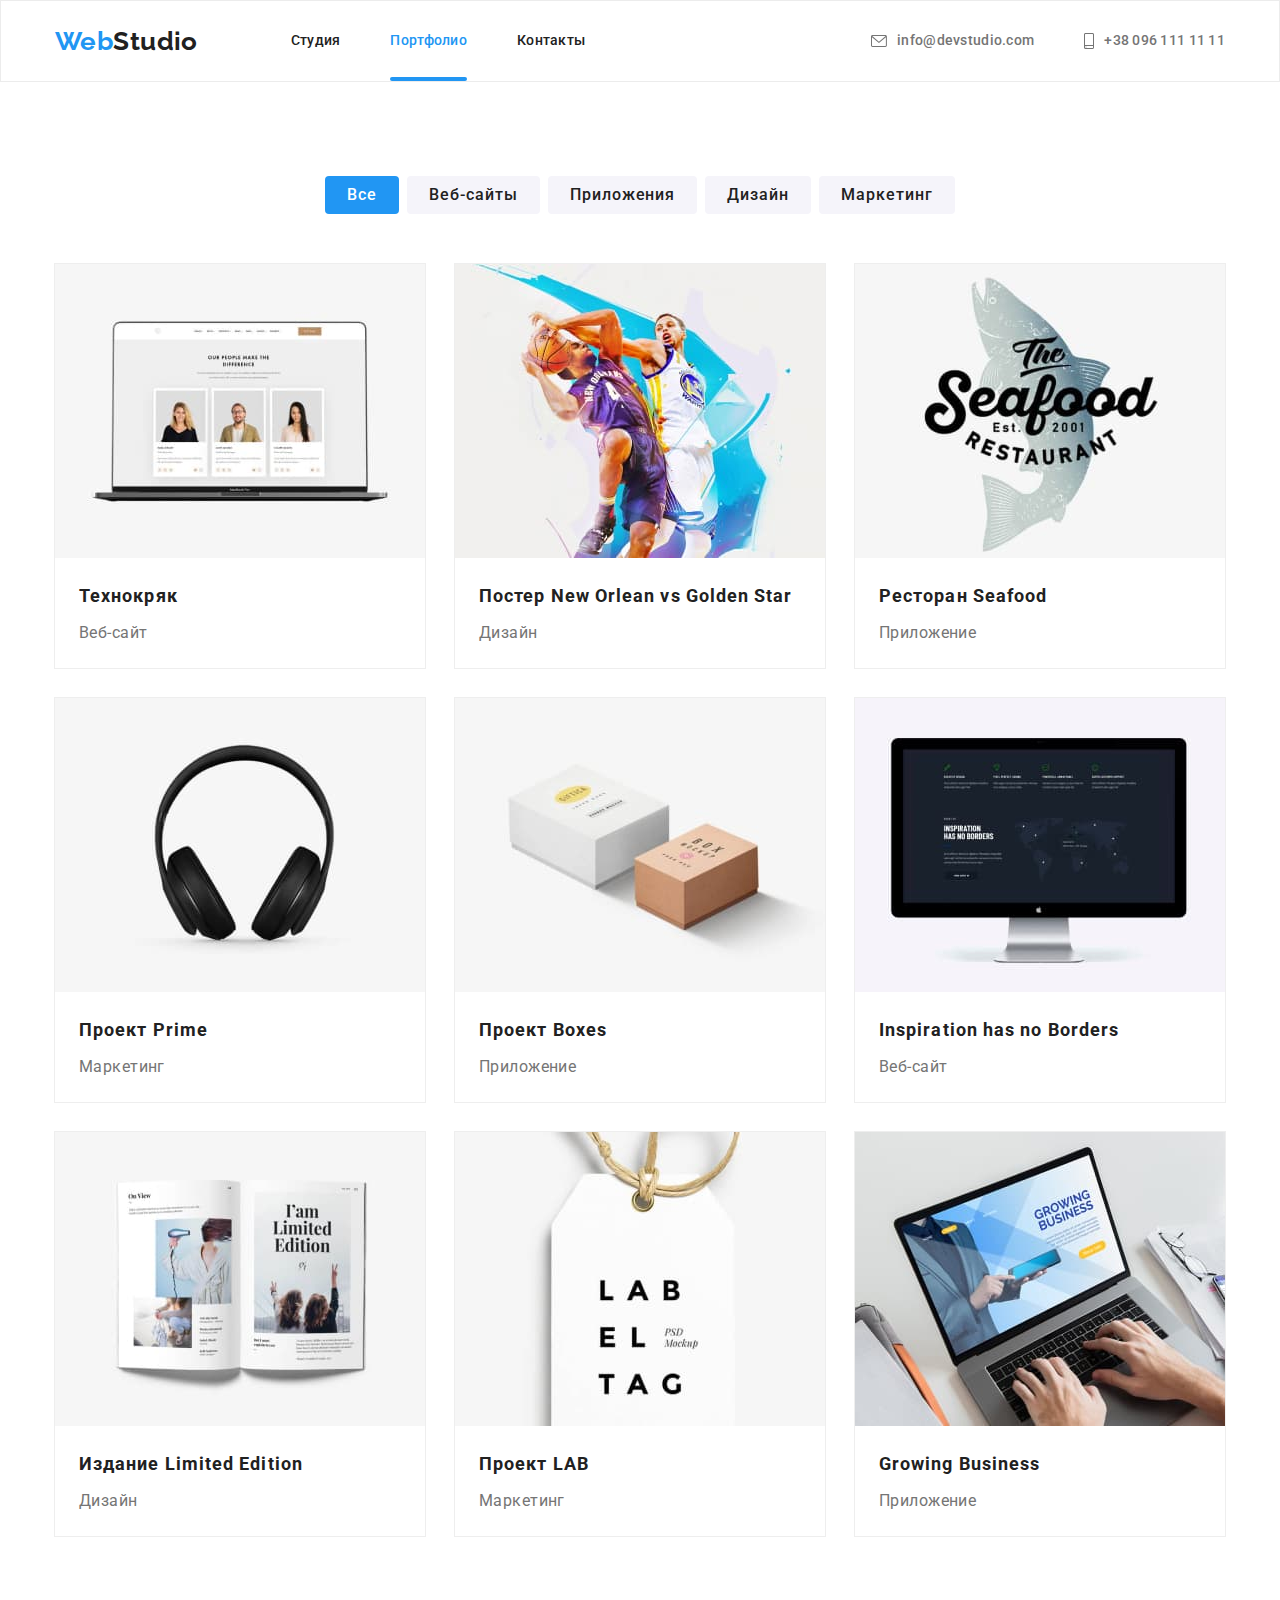
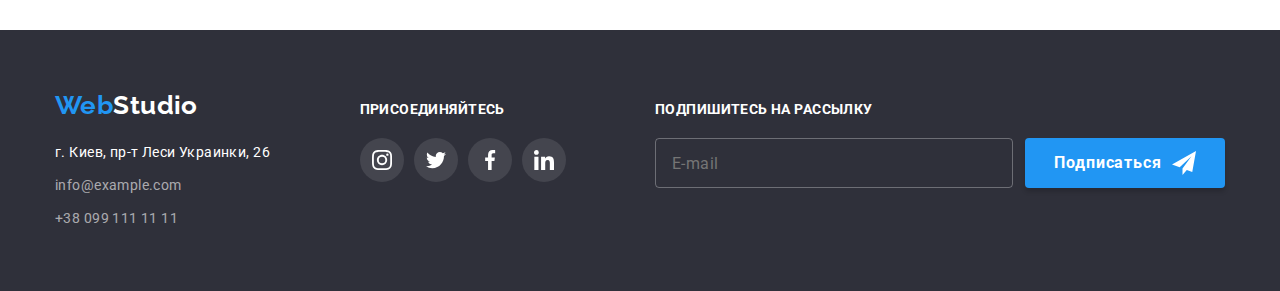
==== portfolio.html @ 144c149c "Initial commit" ====
<!DOCTYPE html>
<html lang="ru">
  <head>
    <meta charset="UTF-8" />
    <meta http-equiv="X-UA-Compatible" content="IE=edge" />
    <meta name="viewport" content="width=device-width, initial-scale=1.0" />
    <title>WebStudio</title>
    <link rel="preconnect" href="https://fonts.googleapis.com" />
    <link rel="preconnect" href="https://fonts.gstatic.com" crossorigin />
    <link
      href="https://fonts.googleapis.com/css2?family=Raleway:wght@700&family=Roboto:wght@400;500;700;900&display=swap"
      rel="stylesheet"
    />
    <link
      rel="stylesheet"
      href="https://cdnjs.cloudflare.com/ajax/libs/modern-normalize/1.1.0/modern-normalize.min.css"
    />
    <link rel="stylesheet" href="css/main.min.css" />
  </head>
  <body>
    <!-- Header -->
    <header class="header">
      <div class="container container-header">
        <!-- Header nav -->
        <nav class="header-nav">
          <a class="link logo header-logo" href="./index.html"
            ><span class="logo--web">Web</span>Studio</a
          >
          <ul class="list header-list">
            <li class="header-list__item">
              <a class="link header-list__link" href="./index.html">Студия</a>
            </li>
            <li class="header-list__item">
              <a class="link header-list__link current" href="./portfolio.html">Портфолио</a>
            </li>
            <li class="header-list__item">
              <a class="link header-list__link" href="">Контакты</a>
            </li>
          </ul>
        </nav>
        <!-- Header contact -->
        <ul class="list header-contact">
          <!-- e-mail -->
          <li class="header-contact__item">
            <a class="link header-contact__link" href="mailto:info@devstudio.com">
              <svg class="header-contact__icon" width="16" height="12">
                <use href="./images/icons.svg#icon-envelope"></use>
              </svg>
              info@devstudio.com
            </a>
          </li>
          <!-- phone number -->
          <li class="header-contact__item">
            <a class="link header-contact__link" href="tel:+380961111111">
              <svg class="header-contact__icon" width="10" height="16">
                <use href="./images/icons.svg#icon-smartphone"></use>
              </svg>
              +38 096 111 11 11
            </a>
          </li>
        </ul>
      </div>
    </header>
    <!-- Main -->
    <main class="main">
      <!-- Portfolio section -->
      <section class="portfolio">
        <div class="container">
          <!-- Filter by projects -->
          <h1 class="visually-hidden">Примеры работ</h1>
          <ul class="list filter-list">
            <li class="btn-item">
              <button class="btn filter-btn filter-btn-active" type="button">Все</button>
            </li>
            <li class="btn-item">
              <button class="btn filter-btn" type="button">Веб-сайты</button>
            </li>
            <li class="btn-item">
              <button class="btn filter-btn" type="button">Приложения</button>
            </li>
            <li class="btn-item"><button class="btn filter-btn" type="button">Дизайн</button></li>
            <li class="btn-item">
              <button class="btn filter-btn" type="button">Маркетинг</button>
            </li>
          </ul>
          <!-- Project examples -->
          <ul class="list projects-list">
            <li class="projects-item">
              <a class="link projects-item__link" href="" target="_blank" rel="noopener noreferrer">
                <div class="projects-item__box">
                  <img
                    class="projects-item__img"
                    src="./images/portfolio/tehnokryak.jpg"
                    alt="Технокряк"
                    width="370"
                    height="294"
                  />
                  <div class="overlay">
                    <p class="overlay__text">
                      Ресурс предлагает комплексные предложения с разным уровнем функционала и
                      сервисов. Все это позволит посетителю получить исчерпывающие сведения о
                      компании или частном лице.
                    </p>
                  </div>
                </div>
                <div class="projects-item__tank">
                  <h3 class="projects-item__subtitle">Технокряк</h3>
                  <p class="projects-item__desc">Веб-сайт</p>
                </div>
              </a>
            </li>
            <li class="projects-item">
              <a class="link projects-item__link" href="" target="_blank" rel="noopener noreferrer">
                <div class="projects-item__box">
                  <img
                    class="projects-item__img"
                    src="./images/portfolio/no-vs-gs.jpg"
                    alt="Постер New Orlean vs Golden Star"
                    width="370"
                    height="294"
                  />
                  <div class="overlay">
                    <p class="overlay__text">
                      Ресурс предлагает комплексные предложения с разным уровнем функционала и
                      сервисов. Все это позволит посетителю получить исчерпывающие сведения о
                      компании или частном лице.
                    </p>
                  </div>
                </div>
                <div class="projects-item__tank">
                  <h3 class="projects-item__subtitle">Постер New Orlean vs Golden Star</h3>
                  <p class="projects-item__desc">Дизайн</p>
                </div>
              </a>
            </li>
            <li class="projects-item">
              <a class="link projects-item__link" href="" target="_blank" rel="noopener noreferrer">
                <div class="projects-item__box">
                  <img
                    class="projects-item__img"
                    src="./images/portfolio/restaurant-seafood.jpg"
                    alt="Ресторан Seafood"
                    width="370"
                    height="294"
                  />
                  <div class="overlay">
                    <p class="overlay__text">
                      Ресурс предлагает комплексные предложения с разным уровнем функционала и
                      сервисов. Все это позволит посетителю получить исчерпывающие сведения о
                      компании или частном лице.
                    </p>
                  </div>
                </div>
                <div class="projects-item__tank">
                  <h3 class="projects-item__subtitle">Ресторан Seafood</h3>
                  <p class="projects-item__desc">Приложение</p>
                </div>
              </a>
            </li>
            <li class="projects-item">
              <a class="link projects-item__link" href="" target="_blank" rel="noopener noreferrer">
                <div class="projects-item__box">
                  <img
                    class="projects-item__img"
                    src="./images/portfolio/prime.jpg"
                    alt="Проект Prime"
                    width="370"
                    height="294"
                  />
                  <div class="overlay">
                    <p class="overlay__text">
                      Ресурс предлагает комплексные предложения с разным уровнем функционала и
                      сервисов. Все это позволит посетителю получить исчерпывающие сведения о
                      компании или частном лице.
                    </p>
                  </div>
                </div>
                <div class="projects-item__tank">
                  <h3 class="projects-item__subtitle">Проект Prime</h3>
                  <p class="projects-item__desc">Маркетинг</p>
                </div>
              </a>
            </li>
            <li class="projects-item">
              <a class="link projects-item__link" href="" target="_blank" rel="noopener noreferrer">
                <div class="projects-item__box">
                  <img
                    class="projects-item__img"
                    src="./images/portfolio/boxes.jpg"
                    alt="Проект Boxes"
                    width="370"
                    height="294"
                  />
                  <div class="overlay">
                    <p class="overlay__text">
                      Ресурс предлагает комплексные предложения с разным уровнем функционала и
                      сервисов. Все это позволит посетителю получить исчерпывающие сведения о
                      компании или частном лице.
                    </p>
                  </div>
                </div>
                <div class="projects-item__tank">
                  <h3 class="projects-item__subtitle">Проект Boxes</h3>
                  <p class="projects-item__desc">Приложение</p>
                </div>
              </a>
            </li>
            <li class="projects-item">
              <a class="link projects-item__link" href="" target="_blank" rel="noopener noreferrer">
                <div class="projects-item__box">
                  <img
                    class="projects-item__img"
                    src="./images/portfolio/inspiration-has-no-borders.jpg"
                    alt="Inspiration has no Borders"
                    width="370"
                    height="294"
                  />
                  <div class="overlay">
                    <p class="overlay__text">
                      Ресурс предлагает комплексные предложения с разным уровнем функционала и
                      сервисов. Все это позволит посетителю получить исчерпывающие сведения о
                      компании или частном лице.
                    </p>
                  </div>
                </div>
                <div class="projects-item__tank">
                  <h3 class="projects-item__subtitle">Inspiration has no Borders</h3>
                  <p class="projects-item__desc">Веб-сайт</p>
                </div>
              </a>
            </li>
            <li class="projects-item">
              <a class="link projects-item__link" href="" target="_blank" rel="noopener noreferrer">
                <div class="projects-item__box">
                  <img
                    class="projects-item__img"
                    src="./images/portfolio/limited-iditions.jpg"
                    alt="Издание Limited Edition"
                    width="370"
                    height="294"
                  />
                  <div class="overlay">
                    <p class="overlay__text">
                      Ресурс предлагает комплексные предложения с разным уровнем функционала и
                      сервисов. Все это позволит посетителю получить исчерпывающие сведения о
                      компании или частном лице.
                    </p>
                  </div>
                </div>
                <div class="projects-item__tank">
                  <h3 class="projects-item__subtitle">Издание Limited Edition</h3>
                  <p class="projects-item__desc">Дизайн</p>
                </div>
              </a>
            </li>
            <li class="projects-item">
              <a class="link projects-item__link" href="" target="_blank" rel="noopener noreferrer">
                <div class="projects-item__box">
                  <img
                    class="projects-item__img"
                    src="./images/portfolio/lab.jpg"
                    alt="Проект LAB"
                    width="370"
                    height="294"
                  />
                  <div class="overlay">
                    <p class="overlay__text">
                      Ресурс предлагает комплексные предложения с разным уровнем функционала и
                      сервисов. Все это позволит посетителю получить исчерпывающие сведения о
                      компании или частном лице.
                    </p>
                  </div>
                </div>
                <div class="projects-item__tank">
                  <h3 class="projects-item__subtitle">Проект LAB</h3>
                  <p class="projects-item__desc">Маркетинг</p>
                </div>
              </a>
            </li>
            <li class="projects-item">
              <a class="link projects-item__link" href="" target="_blank" rel="noopener noreferrer">
                <div class="projects-item__box">
                  <img
                    class="projects-item__img"
                    src="./images/portfolio/growing-business.jpg"
                    alt="Growing Business"
                    width="370"
                    height="294"
                  />
                  <div class="overlay">
                    <p class="overlay__text">
                      Ресурс предлагает комплексные предложения с разным уровнем функционала и
                      сервисов. Все это позволит посетителю получить исчерпывающие сведения о
                      компании или частном лице.
                    </p>
                  </div>
                </div>
                <div class="projects-item__tank">
                  <h3 class="projects-item__subtitle">Growing Business</h3>
                  <p class="projects-item__desc">Приложение</p>
                </div>
              </a>
            </li>
          </ul>
        </div>
      </section>
    </main>
    <!-- Footer -->
    <footer class="footer">
      <div class="container footer-container">
        <!-- Footer contact -->
        <div class="footer-wrapper">
          <a class="link logo footer-logo" href="./index.html"
            ><span class="logo--web">Web</span>Studio</a
          >
          <address class="footer-address">
            <ul class="list footer-contact">
              <li class="footer-contact__item">
                <a
                  class="link footer-contact__map"
                  href="https://goo.gl/maps/JT4i8a7Yn8ErTgSE8"
                  target="_blank"
                  rel="noopener noreferrer"
                  >г. Киев, пр-т Леси Украинки, 26</a
                >
              </li>
              <li class="footer-contact__item">
                <a class="link footer-contact__link" href="mailto:info@example.com"
                  >info@example.com</a
                >
              </li>
              <li class="footer-contact__item">
                <a class="link footer-contact__link" href="tel:+380991111111">+38 099 111 11 11</a>
              </li>
            </ul>
          </address>
        </div>
        <!-- Footer social -->
        <div class="footer-social">
          <h4 class="social-title">присоединяйтесь</h4>
          <ul class="list social-box">
            <li class="social-box__item">
              <a
                href=""
                class="link social-box__link social-box__link--footer"
                target="_blank"
                rel="noopener noreferrer"
              >
                <svg class="social-box__icon social-box__icon--color" width="20px" height="20px">
                  <use href="./images/icons.svg#icon-instagram"></use>
                </svg>
              </a>
            </li>
            <li class="social-box__item">
              <a
                href=""
                class="link social-box__link social-box__link--footer"
                target="_blank"
                rel="noopener noreferrer"
              >
                <svg class="social-box__icon social-box__icon--color" width="20px" height="20px">
                  <use href="./images/icons.svg#icon-twitter"></use>
                </svg>
              </a>
            </li>
            <li class="social-box__item">
              <a
                href=""
                class="link social-box__link social-box__link--footer"
                target="_blank"
                rel="noopener noreferrer"
              >
                <svg class="social-box__icon social-box__icon--color" width="20px" height="20px">
                  <use href="./images/icons.svg#icon-facebook"></use>
                </svg>
              </a>
            </li>
            <li class="social-box__item">
              <a
                href=""
                class="link social-box__link social-box__link--footer"
                target="_blank"
                rel="noopener noreferrer"
              >
                <svg class="social-box__icon social-box__icon--color" width="20px" height="20px">
                  <use href="./images/icons.svg#icon-linkedin"></use>
                </svg>
              </a>
            </li>
          </ul>
        </div>
        <div class="footer-subscribe">
          <h4 class="footer-subscribe__title">Подпишитесь на рассылку</h4>
          <form class="footer-subscribe__form">
            <input class="footer-subscribe__input" type="email" placeholder="E-mail" />
            <button class="btn subscribe-btn" type="submit">
              <span>Подписаться</span>
              <svg class="subscribe-btn__icon" width="24" height="24">
                <use href="./images/icons.svg#icon-subscribe"></use>
              </svg>
            </button>
          </form>
        </div>
      </div>
    </footer>
  </body>
</html>
---- css/main.min.css ----
:root{--main-font: "Roboto";--logo-font: "Raleway";--main-text-color: #212121;--secondary-text-color: #757575;--accent-text-color: #2196F3;--title-text-color: #FFFFFF;--social-icon-text: #AFB1B8;--main-bg-color: #FFFFFF;--secondary-bg-color: #F5F4FA;--title-bg-color: #2F303A;--accent-bg-color: #2196F3;--anim-fast: 250ms cubic-bezier(0.4, 0, 0.2, 1)}.visually-hidden{position:absolute;width:1px;height:1px;margin:-1px;border:0;padding:0;white-space:nowrap;-webkit-clip-path:inset(100%);clip-path:inset(100%);clip:rect(0 0 0 0);overflow:hidden}.portfolio,.clients,.team,.activity,.advantages,.lead{padding-top:94px;padding-bottom:94px}html{-webkit-box-sizing:border-box;box-sizing:border-box}*,*::before,*::after{-webkit-box-sizing:inherit;box-sizing:inherit}body{background-color:var(--main-bg-color);color:var(--main-text-color);font-family:var(--main-font),sans-serif;font-size:14px;line-height:1.14;letter-spacing:.03em;margin:0}body.no-scroll{overflow:hidden}img{display:block;max-width:100%;height:auto}h1,h2,h3,h4,p{margin:0}.list{list-style:none;margin:0;padding:0}.link{text-decoration:none}.container{width:1200px;margin-left:auto;margin-right:auto;padding-left:15px;padding-right:15px}.section{padding-top:94px;padding-bottom:94px}.btn{font-family:inherit;font-weight:700;font-size:16px;line-height:1.88;letter-spacing:.06em;border-radius:4px;border:none;cursor:pointer;color:var(--title-text-color);background:var(--accent-bg-color)}.social-box{display:-webkit-box;display:-ms-flexbox;display:flex;-webkit-box-align:center;-ms-flex-align:center;align-items:center;-webkit-box-pack:center;-ms-flex-pack:center;justify-content:center}.social-box__item:not(:last-child){margin-right:10px}.social-box__link{display:-webkit-box;display:-ms-flexbox;display:flex;-webkit-box-align:center;-ms-flex-align:center;align-items:center;-webkit-box-pack:center;-ms-flex-pack:center;justify-content:center;width:44px;height:44px;background-color:var(--main-bg-color);border-radius:50%;-webkit-transition:background-color var(--anim-fast);transition:background-color var(--anim-fast)}.social-box__link:hover .social-box__icon,.social-box__link:focus .social-box__icon{fill:var(--title-text-color)}.social-box__link:hover,.social-box__link:focus{background-color:var(--accent-bg-color)}.social-box__link--footer{background:rgba(255,255,255,.1)}.social-box__icon{fill:var(--social-icon-text);-webkit-transition:fill var(--anim-fast);transition:fill var(--anim-fast)}.social-box__icon--color{fill:var(--title-text-color)}.title{margin-bottom:50px;font-weight:700;font-size:36px;line-height:1.17;letter-spacing:.03em;color:var(--main-text-color)}.backdrop{position:fixed;top:0;left:0;width:100%;height:100%;background-color:rgba(0,0,0,.2);opacity:1;visibility:visible;pointer-events:initial;-webkit-transition:opacity var(--anim-fast),visibility var(--anim-fast);transition:opacity var(--anim-fast),visibility var(--anim-fast)}.backdrop.is-hidden{opacity:0;visibility:hidden;pointer-events:none}.modal{position:absolute;top:50%;left:50%;-webkit-transform:translate(-50%, -50%);transform:translate(-50%, -50%);width:528px;background-color:var(--main-bg-color);-webkit-box-shadow:0px 1px 3px rgba(0,0,0,.12),0px 1px 1px rgba(0,0,0,.14),0px 2px 1px rgba(0,0,0,.2);box-shadow:0px 1px 3px rgba(0,0,0,.12),0px 1px 1px rgba(0,0,0,.14),0px 2px 1px rgba(0,0,0,.2);border-radius:4px}.modal-form{padding:40px}.modal-form__close-btn{position:absolute;display:-webkit-box;display:-ms-flexbox;display:flex;-webkit-box-pack:center;-ms-flex-pack:center;justify-content:center;-webkit-box-align:center;-ms-flex-align:center;align-items:center;top:8px;right:8px;width:30px;height:30px;border-radius:50%;border:1px solid rgba(0,0,0,.1);background-color:var(--main-bg-color);cursor:pointer}.modal-form__title{margin-bottom:12px;font-weight:700;font-size:20px;line-height:1.15;text-align:center;letter-spacing:.03em;color:var(--main-text-color)}.modal-form__input-area{margin-bottom:20px}.modal-form__label{margin-bottom:4px;display:block;text-align:start;font-weight:400;font-size:12px;line-height:1.17;letter-spacing:.01em;color:var(--secondary-text-color)}.modal-form__field{position:relative;display:block;margin-bottom:10px}.modal-form__field:focus-within>.modal-form__input{border-color:var(--accent-bg-color)}.modal-form__field:focus-within>.modal-form__svg{fill:var(--accent-bg-color)}.modal-form__field:focus-within .modal-form__comment{border-color:var(--accent-bg-color)}.modal-form__input{display:block;padding-left:42px;width:100%;height:40px;border:1px solid rgba(33,33,33,.2);border-radius:4px;outline:rgba(0,0,0,0);-webkit-transition:var(--anim-fast);transition:var(--anim-fast)}.modal-form__svg{position:absolute;top:11px;left:12px;-webkit-transition:var(--anim-fast);transition:var(--anim-fast)}.modal-form__comment{display:block;width:100%;height:120px;padding:12px 16px;border:1px solid rgba(33,33,33,.2);border-radius:4px;resize:none;outline:rgba(0,0,0,0);-webkit-transition:var(--anim-fast);transition:var(--anim-fast)}.modal-form__btn{padding:10px 55px;color:var(--title-text-color);background-color:var(--accent-bg-color);-webkit-box-shadow:0px 4px 4px rgba(0,0,0,.15);box-shadow:0px 4px 4px rgba(0,0,0,.15);-webkit-transition:background var(--anim-fast);transition:background var(--anim-fast)}.modal-form__btn:hover,.modal-form__btn:focus{background-color:#188ce8}.checkbox-label{display:-webkit-box;display:-ms-flexbox;display:flex;-webkit-box-pack:center;-ms-flex-pack:center;justify-content:center;-webkit-box-align:center;-ms-flex-align:center;align-items:center;margin-bottom:30px}.checkbox-label__custom{display:-webkit-inline-box;display:-ms-inline-flexbox;display:inline-flex;-webkit-box-pack:center;-ms-flex-pack:center;justify-content:center;-webkit-box-align:center;-ms-flex-align:center;align-items:center;margin-right:8px;width:16px;height:15px;border:2px solid var(--main-text-color);border-radius:2px;-webkit-transition:var(--anim-fast);transition:var(--anim-fast)}.checkbox-label__input:focus+.checkbox-label__custom{border:2px solid var(--accent-bg-color)}.checkbox-label__input:checked+.checkbox-label__custom{background-color:var(--accent-bg-color);border:2px solid rgba(0,0,0,0)}.checkbox-label__svg{fill:var(--main-bg-color)}.checkbox-label__text{font-weight:400;font-size:14px;line-height:1.7;letter-spacing:.03em;color:var(--secondary-text-color);-webkit-user-select:none;-moz-user-select:none;-ms-user-select:none;user-select:none}.checkbox-label__link{-webkit-text-decoration-line:underline;text-decoration-line:underline;color:var(--accent-text-color)}.overlay{position:absolute;top:0;left:0;-webkit-transform:translateY(100%);transform:translateY(100%);padding:63px 24px;display:-webkit-box;display:-ms-flexbox;display:flex;-webkit-box-align:center;-ms-flex-align:center;align-items:center;-webkit-box-pack:center;-ms-flex-pack:center;justify-content:center;width:100%;height:100%;background:rgba(33,150,243,.9);-webkit-transition:-webkit-transform var(--anim-fast);transition:-webkit-transform var(--anim-fast);transition:transform var(--anim-fast);transition:transform var(--anim-fast), -webkit-transform var(--anim-fast)}.overlay__text{font-weight:400;font-size:18px;line-height:1.55;letter-spacing:.03em;color:var(--title-text-color)}.projects-item__link:hover .overlay,.projects-item__link:focus .overlay{-webkit-transform:translateY(0);transform:translateY(0)}.header{background-color:var(--main-bg-color);border:1px solid #ececec}.container-header{display:-webkit-box;display:-ms-flexbox;display:flex;-webkit-box-align:center;-ms-flex-align:center;align-items:center}.header-nav{display:-webkit-box;display:-ms-flexbox;display:flex;-webkit-box-align:center;-ms-flex-align:center;align-items:center}.logo{font-family:var(--logo-font);font-weight:700;font-size:26px;line-height:1.19}.logo--web{color:var(--accent-text-color)}.header-logo{margin-right:93px;color:var(--main-text-color)}.header-list{display:-webkit-box;display:-ms-flexbox;display:flex}.header-list .header-list__item:not(:last-child){margin-right:50px}.header-list__link{position:relative;display:block;padding-top:32px;padding-bottom:32px;color:var(--main-text-color);font-weight:500;line-height:1.14;letter-spacing:.02em;-webkit-transition:color var(--anim-fast);transition:color var(--anim-fast)}.header-list__link.current::after{content:"";position:absolute;display:block;width:100%;height:4px;background-color:var(--accent-text-color);border-radius:2px;left:0;bottom:0}.header-list__link:hover,.header-list__link:focus{color:var(--accent-text-color)}.header-list .current{color:var(--accent-text-color)}.header-contact{display:-webkit-box;display:-ms-flexbox;display:flex;margin-left:auto}.header-contact__link{display:-webkit-box;display:-ms-flexbox;display:flex;-webkit-box-align:center;-ms-flex-align:center;align-items:center;padding-top:32px;padding-bottom:32px;font-weight:500;line-height:1.14;letter-spacing:.02em;color:var(--secondary-text-color);-webkit-transition:color var(--anim-fast);transition:color var(--anim-fast)}.header-contact__link:hover,.header-contact__link:focus{color:var(--accent-text-color)}.header-contact .header-contact__item:not(:last-child){margin-right:50px}.header-contact__icon{margin-right:10px;fill:currentColor}.lead{padding:200px 0;background-color:var(--title-bg-color)}.container-lead{text-align:center}.cover{max-width:1600px;height:600px;margin-left:auto;margin-right:auto;background-image:-webkit-gradient(linear, left top, right top, from(rgba(47, 48, 58, 0.4)), to(rgba(47, 48, 58, 0.4))),url(../images/Background/Background-lead.jpg);background-image:linear-gradient(to right, rgba(47, 48, 58, 0.4), rgba(47, 48, 58, 0.4)),url(../images/Background/Background-lead.jpg);background-repeat:no-repeat;background-position:center;background-size:cover}.lead-slogan{width:696px;margin:0 auto 30px;font-weight:900;font-size:44px;line-height:1.36;letter-spacing:.06em;text-align:center;text-transform:uppercase;color:var(--title-text-color)}.lead-btn{padding:10px 32px;-webkit-transition:background var(--anim-fast);transition:background var(--anim-fast)}.lead-btn:hover,.lead-btn:focus{background:#188ce8}.advantages-list{display:-webkit-box;display:-ms-flexbox;display:flex}.advantages-list .advantages-item:not(:last-child){margin-right:30px}.advantages-item{width:270px}.advantages-icon-box{display:-webkit-box;display:-ms-flexbox;display:flex;-webkit-box-pack:center;-ms-flex-pack:center;justify-content:center;-webkit-box-align:center;-ms-flex-align:center;align-items:center;margin-bottom:30px;height:120px;background:var(--secondary-bg-color);border-radius:4px}.advantages-subtitle{margin-bottom:10px;font-size:14px;line-height:1.14;text-transform:uppercase}.advantages-desc{line-height:1.71;color:var(--secondary-text-color)}.activity{padding-top:0}.container-activity{text-align:center}.activity-list{display:-webkit-box;display:-ms-flexbox;display:flex}.activity-list .activity-item:not(:last-child){margin-right:30px}.activity-item{position:relative}.activity-item__desc{position:absolute;bottom:0;right:0;display:-webkit-box;display:-ms-flexbox;display:flex;-webkit-box-pack:center;-ms-flex-pack:center;justify-content:center;-webkit-box-align:center;-ms-flex-align:center;align-items:center;width:100%;height:70px;font-weight:700;font-size:14px;line-height:1.14;letter-spacing:.03em;text-transform:uppercase;color:var(--title-text-color);background:rgba(47,48,58,.8)}.team{background-color:var(--secondary-bg-color)}.container-team{text-align:center}.team-list{display:-webkit-box;display:-ms-flexbox;display:flex}.team-list .team-card:not(:last-child){margin-right:30px}.team-card{background-color:var(--main-bg-color);-webkit-box-shadow:0px 1px 3px rgba(0,0,0,.12),0px 1px 1px rgba(0,0,0,.14),0px 2px 1px rgba(0,0,0,.2);box-shadow:0px 1px 3px rgba(0,0,0,.12),0px 1px 1px rgba(0,0,0,.14),0px 2px 1px rgba(0,0,0,.2);border-radius:0px 0px 4px 4px}.team-card__tank{padding-top:30px;padding-bottom:30px}.team-card__name{margin-bottom:10px;font-weight:500;font-size:16px;line-height:1.19;text-align:center}.team-card__position{margin-bottom:16px;font-size:16px;line-height:1.19;text-align:center;color:var(--secondary-text-color)}.container-clients{text-align:center}.clients-list{display:-webkit-box;display:-ms-flexbox;display:flex}.clients-item:not(:last-child){margin-right:30px}.clients-item__icon{fill:var(--social-icon-text);-webkit-transition:fill var(--anim-fast);transition:fill var(--anim-fast)}.clients-item__link{display:-webkit-box;display:-ms-flexbox;display:flex;-webkit-box-align:center;-ms-flex-align:center;align-items:center;-webkit-box-pack:center;-ms-flex-pack:center;justify-content:center;width:170px;height:92px;border:1px solid var(--social-icon-text);border-radius:4px;-webkit-transition:border var(--anim-fast);transition:border var(--anim-fast)}.clients-item__link:hover,.clients-item__link:focus{border:1px solid var(--accent-text-color)}.clients-item__link:hover .clients-item__icon,.clients-item__link:focus .clients-item__icon{fill:var(--accent-text-color)}.filter-btn{padding:6px 22px;font-weight:500;line-height:1.62;color:var(--main-text-color);background-color:var(--secondary-bg-color);-webkit-transition:color var(--anim-fast),background var(--anim-fast),-webkit-box-shadow var(--anim-fast);transition:color var(--anim-fast),background var(--anim-fast),-webkit-box-shadow var(--anim-fast);transition:color var(--anim-fast),background var(--anim-fast),box-shadow var(--anim-fast);transition:color var(--anim-fast),background var(--anim-fast),box-shadow var(--anim-fast),-webkit-box-shadow var(--anim-fast)}.filter-btn:hover,.filter-btn:focus{color:var(--title-text-color);background:var(--accent-bg-color);-webkit-box-shadow:0px 3px 1px rgba(0,0,0,.1),0px 1px 2px rgba(0,0,0,.08),0px 2px 2px rgba(0,0,0,.12);box-shadow:0px 3px 1px rgba(0,0,0,.1),0px 1px 2px rgba(0,0,0,.08),0px 2px 2px rgba(0,0,0,.12)}.filter-btn-active{color:var(--title-text-color);background-color:var(--accent-bg-color)}.filter-list{margin-bottom:50px;display:-webkit-box;display:-ms-flexbox;display:flex;-webkit-box-pack:center;-ms-flex-pack:center;justify-content:center}.filter-list .btn-item:not(:last-child){margin-right:8px}.projects-list{display:-webkit-box;display:-ms-flexbox;display:flex;-ms-flex-wrap:wrap;flex-wrap:wrap}.projects-list .projects-item:nth-child(3n){margin-right:0}.projects-item{margin-right:30px;margin-bottom:30px;background-color:var(--main-bg-color);outline:1px solid #eee}.projects-item:nth-last-child(-n+3){margin-bottom:0}.projects-item__box{position:relative;overflow:hidden}.projects-item__tank{padding:20px 24px}.projects-item__subtitle{margin-bottom:4px;font-size:18px;line-height:2;letter-spacing:.06em;color:var(--main-text-color)}.projects-item__desc{font-size:16px;line-height:1.88;color:var(--secondary-text-color)}.projects-item__link{display:block;-webkit-transition:-webkit-box-shadow var(--anim-fast);transition:-webkit-box-shadow var(--anim-fast);transition:box-shadow var(--anim-fast);transition:box-shadow var(--anim-fast), -webkit-box-shadow var(--anim-fast)}.projects-item__link:hover,.projects-item__link:focus{-webkit-box-shadow:0px 1px 1px rgba(0,0,0,.12),0px 4px 4px rgba(0,0,0,.06),1px 4px 6px rgba(0,0,0,.16);box-shadow:0px 1px 1px rgba(0,0,0,.12),0px 4px 4px rgba(0,0,0,.06),1px 4px 6px rgba(0,0,0,.16)}.footer{padding-top:60px;padding-bottom:60px;background-color:var(--title-bg-color)}.footer-container{display:-webkit-box;display:-ms-flexbox;display:flex;-webkit-box-align:baseline;-ms-flex-align:baseline;align-items:baseline;-webkit-box-pack:justify;-ms-flex-pack:justify;justify-content:space-between}.footer-logo{display:block;margin-bottom:20px;color:var(--title-text-color)}.footer-contact__link{font-style:normal;line-height:1.71;color:rgba(255,255,255,.6);-webkit-transition:color var(--anim-fast);transition:color var(--anim-fast)}.footer-contact__link:hover,.footer-contact__link:focus{color:var(--accent-text-color)}.footer-contact .footer-contact__item:not(:last-child){margin-bottom:9px}.footer-contact__map{font-style:normal;line-height:1.71;color:var(--title-text-color)}.social-title{margin-bottom:20px;font-size:14px;line-height:1.14;letter-spacing:.03em;text-transform:uppercase;color:var(--title-text-color)}.footer-subscribe__form{display:-webkit-box;display:-ms-flexbox;display:flex}.footer-subscribe__title{margin-bottom:20px;font-size:14px;line-height:1.14;letter-spacing:.03em;text-transform:uppercase;color:var(--title-text-color)}.footer-subscribe__input{display:-webkit-box;display:-ms-flexbox;display:flex;-webkit-box-align:center;-ms-flex-align:center;align-items:center;width:358px;height:50px;margin-right:12px;padding-left:16px;background-color:inherit;border-radius:4px;border:1px solid rgba(255,255,255,.3);font-size:16px;line-height:1.25;letter-spacing:.03em;color:var(--title-text-color);outline:rgba(0,0,0,0)}.subscribe-btn{display:-webkit-box;display:-ms-flexbox;display:flex;-webkit-box-align:center;-ms-flex-align:center;align-items:center;-webkit-box-pack:center;-ms-flex-pack:center;justify-content:center;width:200px;height:50px;-webkit-box-shadow:0px 4px 4px rgba(0,0,0,.15);box-shadow:0px 4px 4px rgba(0,0,0,.15)}.subscribe-btn__icon{margin-left:10px;fill:var(--main-bg-color)}/*# sourceMappingURL=main.min.css.map */
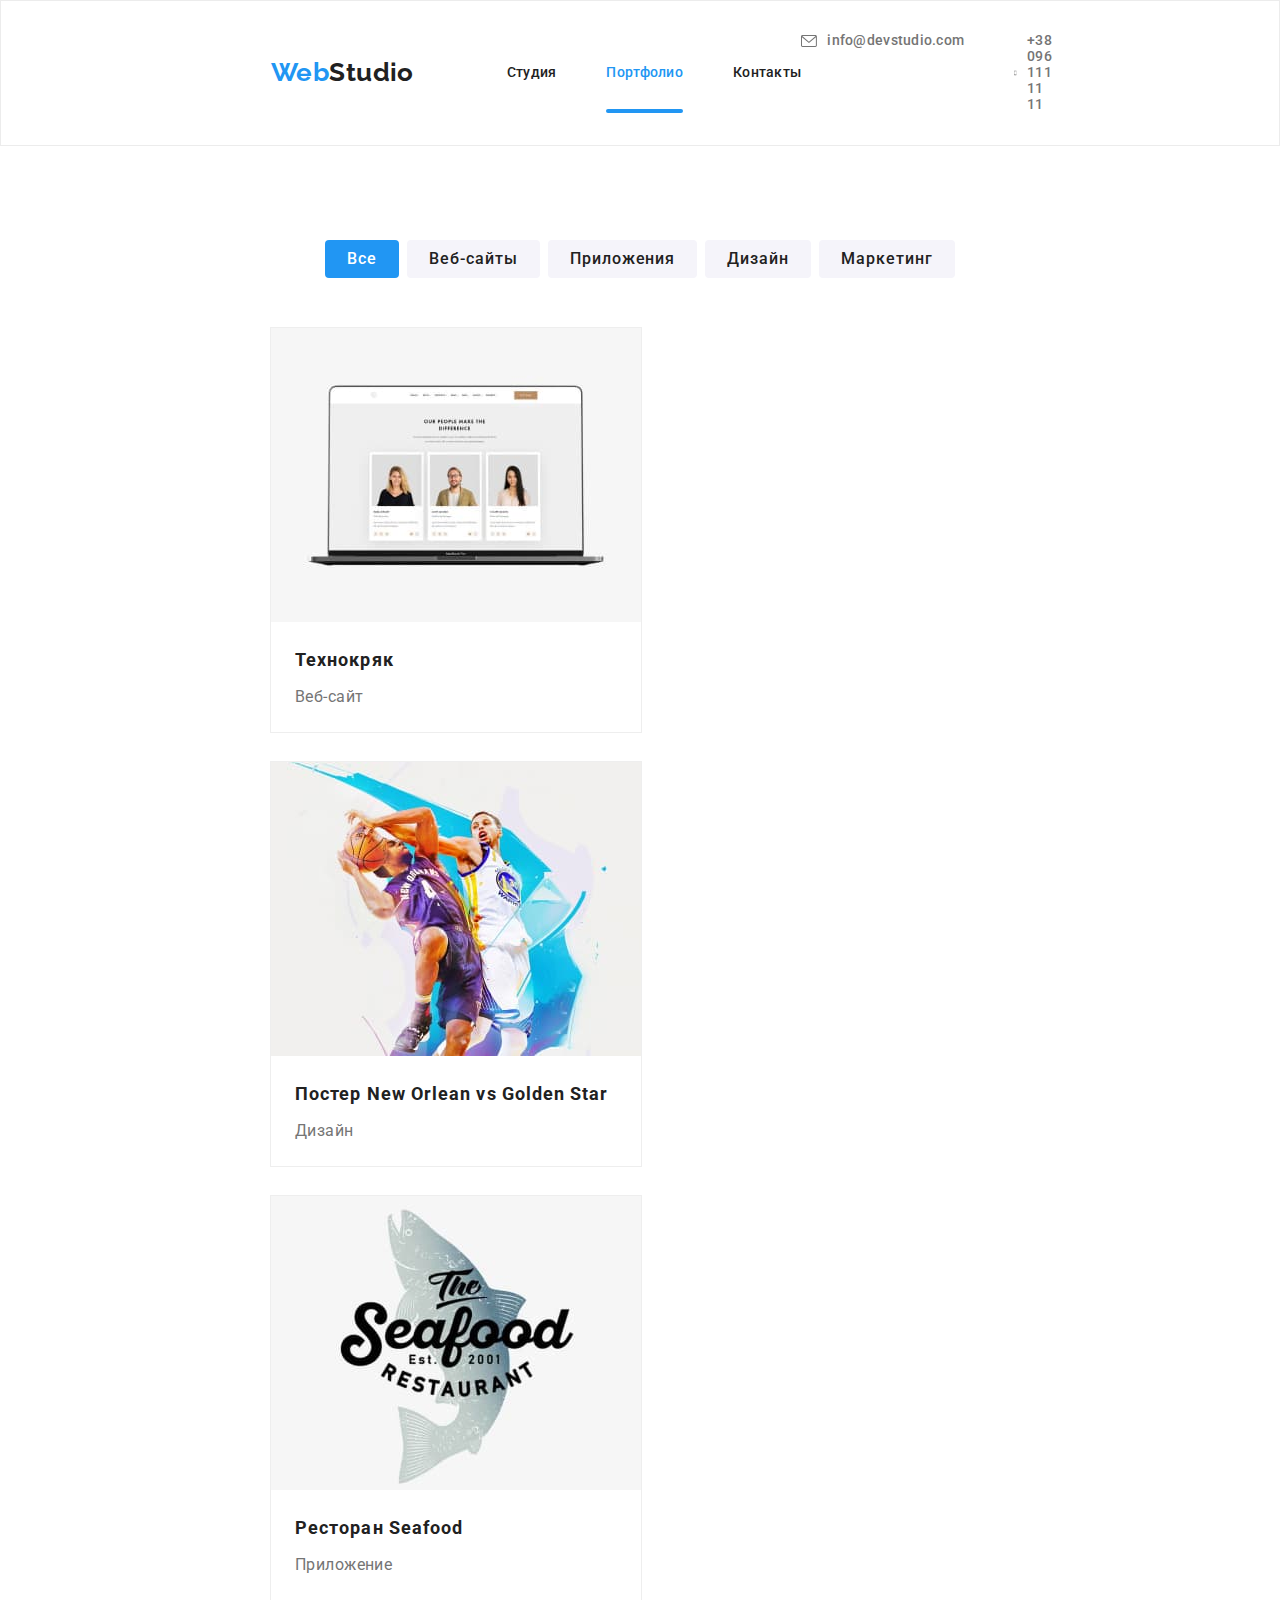
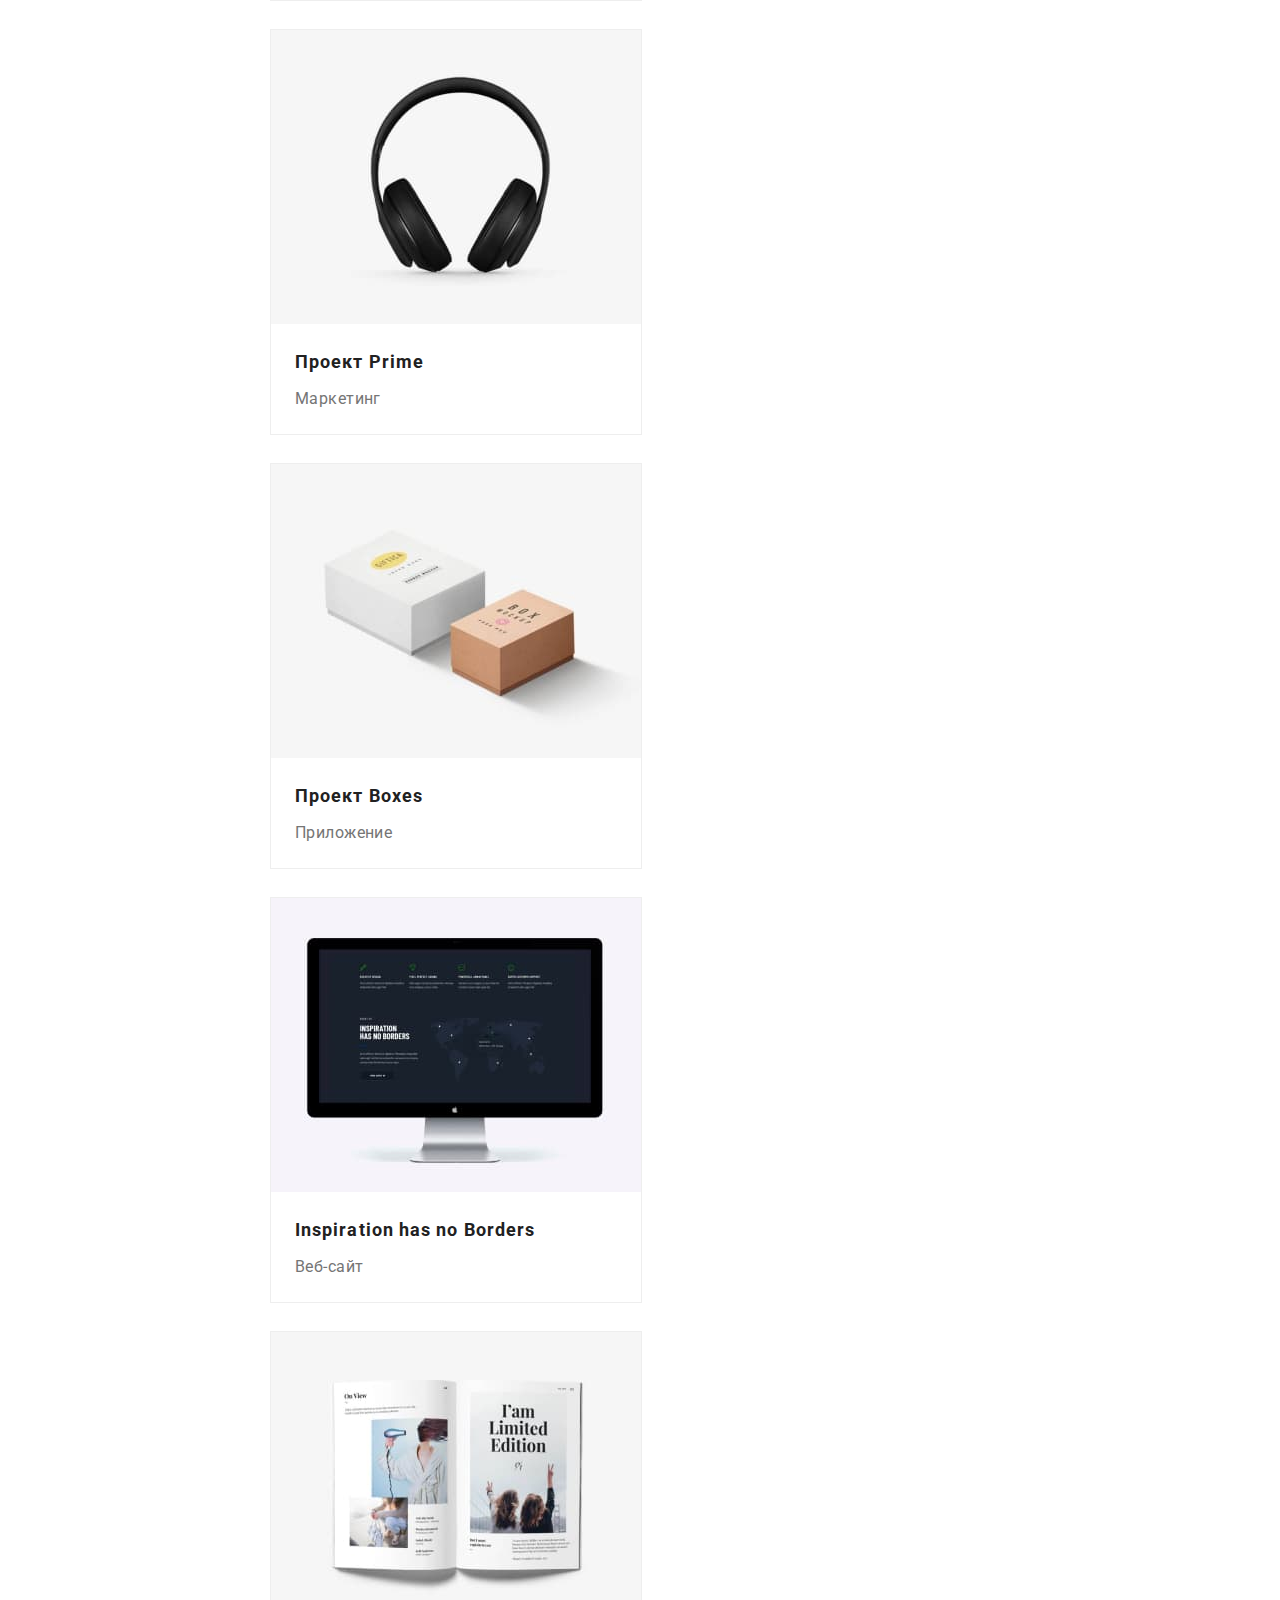
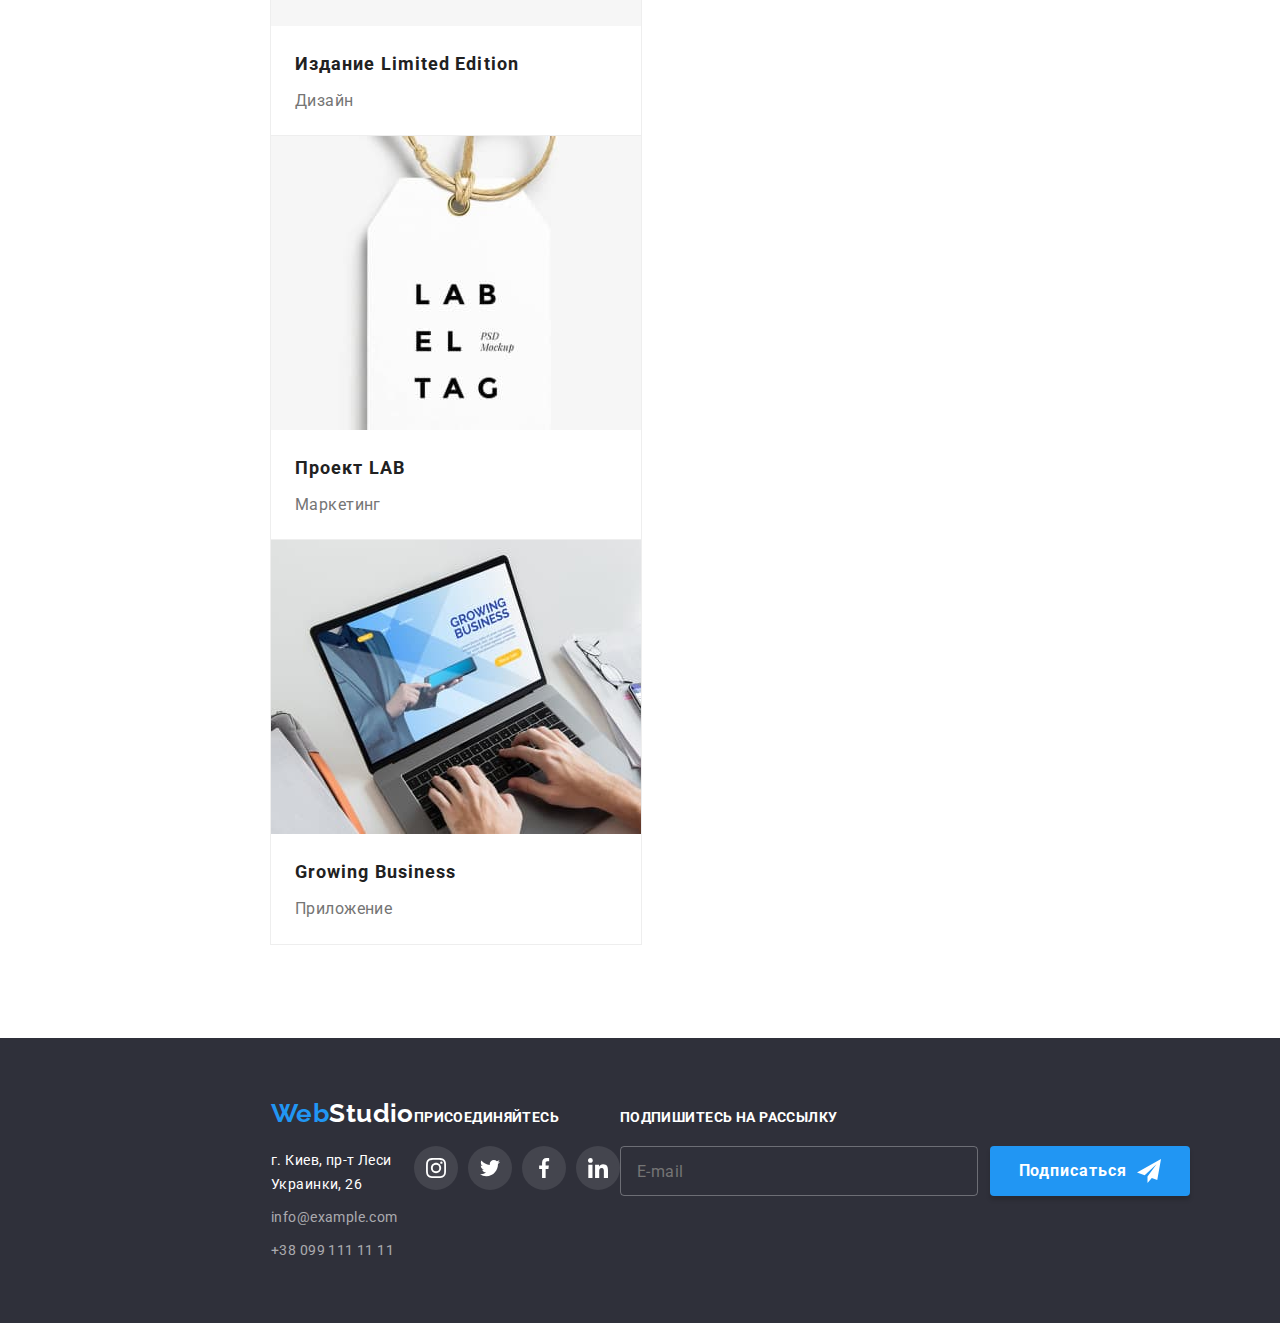
==== commit 4f0e40ae: "Начало адаптива для advantages" ====
--- a/portfolio.html
+++ b/portfolio.html
@@ -21,7 +21,6 @@
     <!-- Header -->
     <header class="header">
       <div class="container container-header">
-        <!-- Header nav -->
         <nav class="header-nav">
           <a class="link logo header-logo" href="./index.html"
             ><span class="logo--web">Web</span>Studio</a
@@ -38,9 +37,7 @@
             </li>
           </ul>
         </nav>
-        <!-- Header contact -->
         <ul class="list header-contact">
-          <!-- e-mail -->
           <li class="header-contact__item">
             <a class="link header-contact__link" href="mailto:info@devstudio.com">
               <svg class="header-contact__icon" width="16" height="12">
@@ -49,7 +46,6 @@
               info@devstudio.com
             </a>
           </li>
-          <!-- phone number -->
           <li class="header-contact__item">
             <a class="link header-contact__link" href="tel:+380961111111">
               <svg class="header-contact__icon" width="10" height="16">
--- a/css/main.min.css
+++ b/css/main.min.css
@@ -1 +1 @@
-:root{--main-font: "Roboto";--logo-font: "Raleway";--main-text-color: #212121;--secondary-text-color: #757575;--accent-text-color: #2196F3;--title-text-color: #FFFFFF;--social-icon-text: #AFB1B8;--main-bg-color: #FFFFFF;--secondary-bg-color: #F5F4FA;--title-bg-color: #2F303A;--accent-bg-color: #2196F3;--anim-fast: 250ms cubic-bezier(0.4, 0, 0.2, 1)}.visually-hidden{position:absolute;width:1px;height:1px;margin:-1px;border:0;padding:0;white-space:nowrap;-webkit-clip-path:inset(100%);clip-path:inset(100%);clip:rect(0 0 0 0);overflow:hidden}.portfolio,.clients,.team,.activity,.advantages,.lead{padding-top:94px;padding-bottom:94px}html{-webkit-box-sizing:border-box;box-sizing:border-box}*,*::before,*::after{-webkit-box-sizing:inherit;box-sizing:inherit}body{background-color:var(--main-bg-color);color:var(--main-text-color);font-family:var(--main-font),sans-serif;font-size:14px;line-height:1.14;letter-spacing:.03em;margin:0}body.no-scroll{overflow:hidden}img{display:block;max-width:100%;height:auto}h1,h2,h3,h4,p{margin:0}.list{list-style:none;margin:0;padding:0}.link{text-decoration:none}.container{width:1200px;margin-left:auto;margin-right:auto;padding-left:15px;padding-right:15px}.section{padding-top:94px;padding-bottom:94px}.btn{font-family:inherit;font-weight:700;font-size:16px;line-height:1.88;letter-spacing:.06em;border-radius:4px;border:none;cursor:pointer;color:var(--title-text-color);background:var(--accent-bg-color)}.social-box{display:-webkit-box;display:-ms-flexbox;display:flex;-webkit-box-align:center;-ms-flex-align:center;align-items:center;-webkit-box-pack:center;-ms-flex-pack:center;justify-content:center}.social-box__item:not(:last-child){margin-right:10px}.social-box__link{display:-webkit-box;display:-ms-flexbox;display:flex;-webkit-box-align:center;-ms-flex-align:center;align-items:center;-webkit-box-pack:center;-ms-flex-pack:center;justify-content:center;width:44px;height:44px;background-color:var(--main-bg-color);border-radius:50%;-webkit-transition:background-color var(--anim-fast);transition:background-color var(--anim-fast)}.social-box__link:hover .social-box__icon,.social-box__link:focus .social-box__icon{fill:var(--title-text-color)}.social-box__link:hover,.social-box__link:focus{background-color:var(--accent-bg-color)}.social-box__link--footer{background:rgba(255,255,255,.1)}.social-box__icon{fill:var(--social-icon-text);-webkit-transition:fill var(--anim-fast);transition:fill var(--anim-fast)}.social-box__icon--color{fill:var(--title-text-color)}.title{margin-bottom:50px;font-weight:700;font-size:36px;line-height:1.17;letter-spacing:.03em;color:var(--main-text-color)}.backdrop{position:fixed;top:0;left:0;width:100%;height:100%;background-color:rgba(0,0,0,.2);opacity:1;visibility:visible;pointer-events:initial;-webkit-transition:opacity var(--anim-fast),visibility var(--anim-fast);transition:opacity var(--anim-fast),visibility var(--anim-fast)}.backdrop.is-hidden{opacity:0;visibility:hidden;pointer-events:none}.modal{position:absolute;top:50%;left:50%;-webkit-transform:translate(-50%, -50%);transform:translate(-50%, -50%);width:528px;background-color:var(--main-bg-color);-webkit-box-shadow:0px 1px 3px rgba(0,0,0,.12),0px 1px 1px rgba(0,0,0,.14),0px 2px 1px rgba(0,0,0,.2);box-shadow:0px 1px 3px rgba(0,0,0,.12),0px 1px 1px rgba(0,0,0,.14),0px 2px 1px rgba(0,0,0,.2);border-radius:4px}.modal-form{padding:40px}.modal-form__close-btn{position:absolute;display:-webkit-box;display:-ms-flexbox;display:flex;-webkit-box-pack:center;-ms-flex-pack:center;justify-content:center;-webkit-box-align:center;-ms-flex-align:center;align-items:center;top:8px;right:8px;width:30px;height:30px;border-radius:50%;border:1px solid rgba(0,0,0,.1);background-color:var(--main-bg-color);cursor:pointer}.modal-form__title{margin-bottom:12px;font-weight:700;font-size:20px;line-height:1.15;text-align:center;letter-spacing:.03em;color:var(--main-text-color)}.modal-form__input-area{margin-bottom:20px}.modal-form__label{margin-bottom:4px;display:block;text-align:start;font-weight:400;font-size:12px;line-height:1.17;letter-spacing:.01em;color:var(--secondary-text-color)}.modal-form__field{position:relative;display:block;margin-bottom:10px}.modal-form__field:focus-within>.modal-form__input{border-color:var(--accent-bg-color)}.modal-form__field:focus-within>.modal-form__svg{fill:var(--accent-bg-color)}.modal-form__field:focus-within .modal-form__comment{border-color:var(--accent-bg-color)}.modal-form__input{display:block;padding-left:42px;width:100%;height:40px;border:1px solid rgba(33,33,33,.2);border-radius:4px;outline:rgba(0,0,0,0);-webkit-transition:var(--anim-fast);transition:var(--anim-fast)}.modal-form__svg{position:absolute;top:11px;left:12px;-webkit-transition:var(--anim-fast);transition:var(--anim-fast)}.modal-form__comment{display:block;width:100%;height:120px;padding:12px 16px;border:1px solid rgba(33,33,33,.2);border-radius:4px;resize:none;outline:rgba(0,0,0,0);-webkit-transition:var(--anim-fast);transition:var(--anim-fast)}.modal-form__btn{padding:10px 55px;color:var(--title-text-color);background-color:var(--accent-bg-color);-webkit-box-shadow:0px 4px 4px rgba(0,0,0,.15);box-shadow:0px 4px 4px rgba(0,0,0,.15);-webkit-transition:background var(--anim-fast);transition:background var(--anim-fast)}.modal-form__btn:hover,.modal-form__btn:focus{background-color:#188ce8}.checkbox-label{display:-webkit-box;display:-ms-flexbox;display:flex;-webkit-box-pack:center;-ms-flex-pack:center;justify-content:center;-webkit-box-align:center;-ms-flex-align:center;align-items:center;margin-bottom:30px}.checkbox-label__custom{display:-webkit-inline-box;display:-ms-inline-flexbox;display:inline-flex;-webkit-box-pack:center;-ms-flex-pack:center;justify-content:center;-webkit-box-align:center;-ms-flex-align:center;align-items:center;margin-right:8px;width:16px;height:15px;border:2px solid var(--main-text-color);border-radius:2px;-webkit-transition:var(--anim-fast);transition:var(--anim-fast)}.checkbox-label__input:focus+.checkbox-label__custom{border:2px solid var(--accent-bg-color)}.checkbox-label__input:checked+.checkbox-label__custom{background-color:var(--accent-bg-color);border:2px solid rgba(0,0,0,0)}.checkbox-label__svg{fill:var(--main-bg-color)}.checkbox-label__text{font-weight:400;font-size:14px;line-height:1.7;letter-spacing:.03em;color:var(--secondary-text-color);-webkit-user-select:none;-moz-user-select:none;-ms-user-select:none;user-select:none}.checkbox-label__link{-webkit-text-decoration-line:underline;text-decoration-line:underline;color:var(--accent-text-color)}.overlay{position:absolute;top:0;left:0;-webkit-transform:translateY(100%);transform:translateY(100%);padding:63px 24px;display:-webkit-box;display:-ms-flexbox;display:flex;-webkit-box-align:center;-ms-flex-align:center;align-items:center;-webkit-box-pack:center;-ms-flex-pack:center;justify-content:center;width:100%;height:100%;background:rgba(33,150,243,.9);-webkit-transition:-webkit-transform var(--anim-fast);transition:-webkit-transform var(--anim-fast);transition:transform var(--anim-fast);transition:transform var(--anim-fast), -webkit-transform var(--anim-fast)}.overlay__text{font-weight:400;font-size:18px;line-height:1.55;letter-spacing:.03em;color:var(--title-text-color)}.projects-item__link:hover .overlay,.projects-item__link:focus .overlay{-webkit-transform:translateY(0);transform:translateY(0)}.header{background-color:var(--main-bg-color);border:1px solid #ececec}.container-header{display:-webkit-box;display:-ms-flexbox;display:flex;-webkit-box-align:center;-ms-flex-align:center;align-items:center}.header-nav{display:-webkit-box;display:-ms-flexbox;display:flex;-webkit-box-align:center;-ms-flex-align:center;align-items:center}.logo{font-family:var(--logo-font);font-weight:700;font-size:26px;line-height:1.19}.logo--web{color:var(--accent-text-color)}.header-logo{margin-right:93px;color:var(--main-text-color)}.header-list{display:-webkit-box;display:-ms-flexbox;display:flex}.header-list .header-list__item:not(:last-child){margin-right:50px}.header-list__link{position:relative;display:block;padding-top:32px;padding-bottom:32px;color:var(--main-text-color);font-weight:500;line-height:1.14;letter-spacing:.02em;-webkit-transition:color var(--anim-fast);transition:color var(--anim-fast)}.header-list__link.current::after{content:"";position:absolute;display:block;width:100%;height:4px;background-color:var(--accent-text-color);border-radius:2px;left:0;bottom:0}.header-list__link:hover,.header-list__link:focus{color:var(--accent-text-color)}.header-list .current{color:var(--accent-text-color)}.header-contact{display:-webkit-box;display:-ms-flexbox;display:flex;margin-left:auto}.header-contact__link{display:-webkit-box;display:-ms-flexbox;display:flex;-webkit-box-align:center;-ms-flex-align:center;align-items:center;padding-top:32px;padding-bottom:32px;font-weight:500;line-height:1.14;letter-spacing:.02em;color:var(--secondary-text-color);-webkit-transition:color var(--anim-fast);transition:color var(--anim-fast)}.header-contact__link:hover,.header-contact__link:focus{color:var(--accent-text-color)}.header-contact .header-contact__item:not(:last-child){margin-right:50px}.header-contact__icon{margin-right:10px;fill:currentColor}.lead{padding:200px 0;background-color:var(--title-bg-color)}.container-lead{text-align:center}.cover{max-width:1600px;height:600px;margin-left:auto;margin-right:auto;background-image:-webkit-gradient(linear, left top, right top, from(rgba(47, 48, 58, 0.4)), to(rgba(47, 48, 58, 0.4))),url(../images/Background/Background-lead.jpg);background-image:linear-gradient(to right, rgba(47, 48, 58, 0.4), rgba(47, 48, 58, 0.4)),url(../images/Background/Background-lead.jpg);background-repeat:no-repeat;background-position:center;background-size:cover}.lead-slogan{width:696px;margin:0 auto 30px;font-weight:900;font-size:44px;line-height:1.36;letter-spacing:.06em;text-align:center;text-transform:uppercase;color:var(--title-text-color)}.lead-btn{padding:10px 32px;-webkit-transition:background var(--anim-fast);transition:background var(--anim-fast)}.lead-btn:hover,.lead-btn:focus{background:#188ce8}.advantages-list{display:-webkit-box;display:-ms-flexbox;display:flex}.advantages-list .advantages-item:not(:last-child){margin-right:30px}.advantages-item{width:270px}.advantages-icon-box{display:-webkit-box;display:-ms-flexbox;display:flex;-webkit-box-pack:center;-ms-flex-pack:center;justify-content:center;-webkit-box-align:center;-ms-flex-align:center;align-items:center;margin-bottom:30px;height:120px;background:var(--secondary-bg-color);border-radius:4px}.advantages-subtitle{margin-bottom:10px;font-size:14px;line-height:1.14;text-transform:uppercase}.advantages-desc{line-height:1.71;color:var(--secondary-text-color)}.activity{padding-top:0}.container-activity{text-align:center}.activity-list{display:-webkit-box;display:-ms-flexbox;display:flex}.activity-list .activity-item:not(:last-child){margin-right:30px}.activity-item{position:relative}.activity-item__desc{position:absolute;bottom:0;right:0;display:-webkit-box;display:-ms-flexbox;display:flex;-webkit-box-pack:center;-ms-flex-pack:center;justify-content:center;-webkit-box-align:center;-ms-flex-align:center;align-items:center;width:100%;height:70px;font-weight:700;font-size:14px;line-height:1.14;letter-spacing:.03em;text-transform:uppercase;color:var(--title-text-color);background:rgba(47,48,58,.8)}.team{background-color:var(--secondary-bg-color)}.container-team{text-align:center}.team-list{display:-webkit-box;display:-ms-flexbox;display:flex}.team-list .team-card:not(:last-child){margin-right:30px}.team-card{background-color:var(--main-bg-color);-webkit-box-shadow:0px 1px 3px rgba(0,0,0,.12),0px 1px 1px rgba(0,0,0,.14),0px 2px 1px rgba(0,0,0,.2);box-shadow:0px 1px 3px rgba(0,0,0,.12),0px 1px 1px rgba(0,0,0,.14),0px 2px 1px rgba(0,0,0,.2);border-radius:0px 0px 4px 4px}.team-card__tank{padding-top:30px;padding-bottom:30px}.team-card__name{margin-bottom:10px;font-weight:500;font-size:16px;line-height:1.19;text-align:center}.team-card__position{margin-bottom:16px;font-size:16px;line-height:1.19;text-align:center;color:var(--secondary-text-color)}.container-clients{text-align:center}.clients-list{display:-webkit-box;display:-ms-flexbox;display:flex}.clients-item:not(:last-child){margin-right:30px}.clients-item__icon{fill:var(--social-icon-text);-webkit-transition:fill var(--anim-fast);transition:fill var(--anim-fast)}.clients-item__link{display:-webkit-box;display:-ms-flexbox;display:flex;-webkit-box-align:center;-ms-flex-align:center;align-items:center;-webkit-box-pack:center;-ms-flex-pack:center;justify-content:center;width:170px;height:92px;border:1px solid var(--social-icon-text);border-radius:4px;-webkit-transition:border var(--anim-fast);transition:border var(--anim-fast)}.clients-item__link:hover,.clients-item__link:focus{border:1px solid var(--accent-text-color)}.clients-item__link:hover .clients-item__icon,.clients-item__link:focus .clients-item__icon{fill:var(--accent-text-color)}.filter-btn{padding:6px 22px;font-weight:500;line-height:1.62;color:var(--main-text-color);background-color:var(--secondary-bg-color);-webkit-transition:color var(--anim-fast),background var(--anim-fast),-webkit-box-shadow var(--anim-fast);transition:color var(--anim-fast),background var(--anim-fast),-webkit-box-shadow var(--anim-fast);transition:color var(--anim-fast),background var(--anim-fast),box-shadow var(--anim-fast);transition:color var(--anim-fast),background var(--anim-fast),box-shadow var(--anim-fast),-webkit-box-shadow var(--anim-fast)}.filter-btn:hover,.filter-btn:focus{color:var(--title-text-color);background:var(--accent-bg-color);-webkit-box-shadow:0px 3px 1px rgba(0,0,0,.1),0px 1px 2px rgba(0,0,0,.08),0px 2px 2px rgba(0,0,0,.12);box-shadow:0px 3px 1px rgba(0,0,0,.1),0px 1px 2px rgba(0,0,0,.08),0px 2px 2px rgba(0,0,0,.12)}.filter-btn-active{color:var(--title-text-color);background-color:var(--accent-bg-color)}.filter-list{margin-bottom:50px;display:-webkit-box;display:-ms-flexbox;display:flex;-webkit-box-pack:center;-ms-flex-pack:center;justify-content:center}.filter-list .btn-item:not(:last-child){margin-right:8px}.projects-list{display:-webkit-box;display:-ms-flexbox;display:flex;-ms-flex-wrap:wrap;flex-wrap:wrap}.projects-list .projects-item:nth-child(3n){margin-right:0}.projects-item{margin-right:30px;margin-bottom:30px;background-color:var(--main-bg-color);outline:1px solid #eee}.projects-item:nth-last-child(-n+3){margin-bottom:0}.projects-item__box{position:relative;overflow:hidden}.projects-item__tank{padding:20px 24px}.projects-item__subtitle{margin-bottom:4px;font-size:18px;line-height:2;letter-spacing:.06em;color:var(--main-text-color)}.projects-item__desc{font-size:16px;line-height:1.88;color:var(--secondary-text-color)}.projects-item__link{display:block;-webkit-transition:-webkit-box-shadow var(--anim-fast);transition:-webkit-box-shadow var(--anim-fast);transition:box-shadow var(--anim-fast);transition:box-shadow var(--anim-fast), -webkit-box-shadow var(--anim-fast)}.projects-item__link:hover,.projects-item__link:focus{-webkit-box-shadow:0px 1px 1px rgba(0,0,0,.12),0px 4px 4px rgba(0,0,0,.06),1px 4px 6px rgba(0,0,0,.16);box-shadow:0px 1px 1px rgba(0,0,0,.12),0px 4px 4px rgba(0,0,0,.06),1px 4px 6px rgba(0,0,0,.16)}.footer{padding-top:60px;padding-bottom:60px;background-color:var(--title-bg-color)}.footer-container{display:-webkit-box;display:-ms-flexbox;display:flex;-webkit-box-align:baseline;-ms-flex-align:baseline;align-items:baseline;-webkit-box-pack:justify;-ms-flex-pack:justify;justify-content:space-between}.footer-logo{display:block;margin-bottom:20px;color:var(--title-text-color)}.footer-contact__link{font-style:normal;line-height:1.71;color:rgba(255,255,255,.6);-webkit-transition:color var(--anim-fast);transition:color var(--anim-fast)}.footer-contact__link:hover,.footer-contact__link:focus{color:var(--accent-text-color)}.footer-contact .footer-contact__item:not(:last-child){margin-bottom:9px}.footer-contact__map{font-style:normal;line-height:1.71;color:var(--title-text-color)}.social-title{margin-bottom:20px;font-size:14px;line-height:1.14;letter-spacing:.03em;text-transform:uppercase;color:var(--title-text-color)}.footer-subscribe__form{display:-webkit-box;display:-ms-flexbox;display:flex}.footer-subscribe__title{margin-bottom:20px;font-size:14px;line-height:1.14;letter-spacing:.03em;text-transform:uppercase;color:var(--title-text-color)}.footer-subscribe__input{display:-webkit-box;display:-ms-flexbox;display:flex;-webkit-box-align:center;-ms-flex-align:center;align-items:center;width:358px;height:50px;margin-right:12px;padding-left:16px;background-color:inherit;border-radius:4px;border:1px solid rgba(255,255,255,.3);font-size:16px;line-height:1.25;letter-spacing:.03em;color:var(--title-text-color);outline:rgba(0,0,0,0)}.subscribe-btn{display:-webkit-box;display:-ms-flexbox;display:flex;-webkit-box-align:center;-ms-flex-align:center;align-items:center;-webkit-box-pack:center;-ms-flex-pack:center;justify-content:center;width:200px;height:50px;-webkit-box-shadow:0px 4px 4px rgba(0,0,0,.15);box-shadow:0px 4px 4px rgba(0,0,0,.15)}.subscribe-btn__icon{margin-left:10px;fill:var(--main-bg-color)}/*# sourceMappingURL=main.min.css.map */+:root{--main-font: "Roboto";--logo-font: "Raleway";--main-text-color: #212121;--secondary-text-color: #757575;--accent-text-color: #2196F3;--title-text-color: #FFFFFF;--social-icon-text: #AFB1B8;--main-bg-color: #FFFFFF;--secondary-bg-color: #F5F4FA;--title-bg-color: #2F303A;--accent-bg-color: #2196F3;--anim-fast: 250ms cubic-bezier(0.4, 0, 0.2, 1)}.visually-hidden{position:absolute;width:1px;height:1px;margin:-1px;border:0;padding:0;white-space:nowrap;-webkit-clip-path:inset(100%);clip-path:inset(100%);clip:rect(0 0 0 0);overflow:hidden}.portfolio,.clients,.team,.activity,.lead{padding-top:94px;padding-bottom:94px}html{-webkit-box-sizing:border-box;box-sizing:border-box}*,*::before,*::after{-webkit-box-sizing:inherit;box-sizing:inherit}body{background-color:var(--main-bg-color);color:var(--main-text-color);font-family:var(--main-font),sans-serif;font-size:14px;line-height:1.14;letter-spacing:.03em;margin:0}body.no-scroll{overflow:hidden}img{display:block;width:100%;height:auto}h1,h2,h3,h4,p{margin:0}.list{list-style:none;margin:0;padding:0}.link{text-decoration:none}.container{width:100%;margin-left:auto;margin-right:auto;padding-left:15px;padding-right:15px}@media screen and (min-width: 480px){.container{max-width:480px}}@media screen and (min-width: 768px){.container{max-width:768px}}@media screen and (min-width: 1200px){.container{width:1200px}}.section{padding-top:94px;padding-bottom:94px}.btn{font-family:inherit;font-weight:700;font-size:16px;line-height:1.88;letter-spacing:.06em;border-radius:4px;border:none;cursor:pointer;color:var(--title-text-color);background:var(--accent-bg-color)}.social-box{display:-webkit-box;display:-ms-flexbox;display:flex;-webkit-box-align:center;-ms-flex-align:center;align-items:center;-webkit-box-pack:center;-ms-flex-pack:center;justify-content:center}.social-box__item:not(:last-child){margin-right:10px}.social-box__link{display:-webkit-box;display:-ms-flexbox;display:flex;-webkit-box-align:center;-ms-flex-align:center;align-items:center;-webkit-box-pack:center;-ms-flex-pack:center;justify-content:center;width:44px;height:44px;background-color:var(--main-bg-color);border-radius:50%;-webkit-transition:background-color var(--anim-fast);transition:background-color var(--anim-fast)}.social-box__link:hover .social-box__icon,.social-box__link:focus .social-box__icon{fill:var(--title-text-color)}.social-box__link:hover,.social-box__link:focus{background-color:var(--accent-bg-color)}.social-box__link--footer{background:rgba(255,255,255,.1)}.social-box__icon{fill:var(--social-icon-text);-webkit-transition:fill var(--anim-fast);transition:fill var(--anim-fast)}.social-box__icon--color{fill:var(--title-text-color)}.title{font-weight:700;font-size:36px;line-height:1.17;letter-spacing:.03em;color:var(--main-text-color)}.backdrop{position:fixed;top:0;left:0;width:100%;height:100%;background-color:rgba(0,0,0,.2);opacity:1;visibility:visible;pointer-events:initial;-webkit-transition:opacity var(--anim-fast),visibility var(--anim-fast);transition:opacity var(--anim-fast),visibility var(--anim-fast)}.backdrop.is-hidden{opacity:0;visibility:hidden;pointer-events:none}.modal{position:absolute;top:50%;left:50%;-webkit-transform:translate(-50%, -50%);transform:translate(-50%, -50%);width:528px;background-color:var(--main-bg-color);-webkit-box-shadow:0px 1px 3px rgba(0,0,0,.12),0px 1px 1px rgba(0,0,0,.14),0px 2px 1px rgba(0,0,0,.2);box-shadow:0px 1px 3px rgba(0,0,0,.12),0px 1px 1px rgba(0,0,0,.14),0px 2px 1px rgba(0,0,0,.2);border-radius:4px}.modal-form{padding:40px}.modal-form__close-btn{position:absolute;top:8px;right:8px;width:30px;height:30px;border-radius:50%;border:1px solid rgba(0,0,0,.1);background-color:var(--main-bg-color);cursor:pointer}.modal-form__title{margin-bottom:12px;font-weight:700;font-size:20px;line-height:1.15;text-align:center;letter-spacing:.03em;color:var(--main-text-color)}.modal-form__input-area{margin-bottom:20px}.modal-form__label{margin-bottom:4px;display:block;text-align:start;font-weight:400;font-size:12px;line-height:1.17;letter-spacing:.01em;color:var(--secondary-text-color)}.modal-form__field{position:relative;display:block;margin-bottom:10px}.modal-form__field:focus-within>.modal-form__input{border-color:var(--accent-bg-color)}.modal-form__field:focus-within>.modal-form__svg{fill:var(--accent-bg-color)}.modal-form__field:focus-within .modal-form__comment{border-color:var(--accent-bg-color)}.modal-form__input{display:block;padding-left:42px;width:100%;height:40px;border:1px solid rgba(33,33,33,.2);border-radius:4px;outline:rgba(0,0,0,0);-webkit-transition:var(--anim-fast);transition:var(--anim-fast)}.modal-form__svg{position:absolute;top:11px;left:12px;-webkit-transition:var(--anim-fast);transition:var(--anim-fast)}.modal-form__comment{display:block;width:100%;height:120px;padding:12px 16px;border:1px solid rgba(33,33,33,.2);border-radius:4px;resize:none;outline:rgba(0,0,0,0);-webkit-transition:var(--anim-fast);transition:var(--anim-fast)}.modal-form__btn{padding:10px 55px;color:var(--title-text-color);background-color:var(--accent-bg-color);-webkit-box-shadow:0px 4px 4px rgba(0,0,0,.15);box-shadow:0px 4px 4px rgba(0,0,0,.15);-webkit-transition:background var(--anim-fast);transition:background var(--anim-fast)}.modal-form__btn:hover,.modal-form__btn:focus{background-color:#188ce8}.checkbox-label{display:-webkit-box;display:-ms-flexbox;display:flex;-webkit-box-pack:center;-ms-flex-pack:center;justify-content:center;-webkit-box-align:center;-ms-flex-align:center;align-items:center;margin-bottom:30px}.checkbox-label__custom{display:-webkit-inline-box;display:-ms-inline-flexbox;display:inline-flex;-webkit-box-pack:center;-ms-flex-pack:center;justify-content:center;-webkit-box-align:center;-ms-flex-align:center;align-items:center;margin-right:8px;width:16px;height:15px;border:2px solid var(--main-text-color);border-radius:2px;-webkit-transition:var(--anim-fast);transition:var(--anim-fast)}.checkbox-label__input:focus+.checkbox-label__custom{border:2px solid var(--accent-bg-color)}.checkbox-label__input:checked+.checkbox-label__custom{background-color:var(--accent-bg-color);border:2px solid rgba(0,0,0,0)}.checkbox-label__svg{fill:var(--main-bg-color)}.checkbox-label__text{font-weight:400;font-size:14px;line-height:1.7;letter-spacing:.03em;color:var(--secondary-text-color);-webkit-user-select:none;-moz-user-select:none;-ms-user-select:none;user-select:none}.checkbox-label__link{-webkit-text-decoration-line:underline;text-decoration-line:underline;color:var(--accent-text-color)}.overlay{position:absolute;top:0;left:0;-webkit-transform:translateY(100%);transform:translateY(100%);padding:63px 24px;display:-webkit-box;display:-ms-flexbox;display:flex;-webkit-box-align:center;-ms-flex-align:center;align-items:center;-webkit-box-pack:center;-ms-flex-pack:center;justify-content:center;width:100%;height:100%;background:rgba(33,150,243,.9);-webkit-transition:-webkit-transform var(--anim-fast);transition:-webkit-transform var(--anim-fast);transition:transform var(--anim-fast);transition:transform var(--anim-fast), -webkit-transform var(--anim-fast)}.overlay__text{font-weight:400;font-size:18px;line-height:1.55;letter-spacing:.03em;color:var(--title-text-color)}.projects-item__link:hover .overlay,.projects-item__link:focus .overlay{-webkit-transform:translateY(0);transform:translateY(0)}.header{background-color:var(--main-bg-color);border:1px solid #ececec}.container-header{display:-webkit-box;display:-ms-flexbox;display:flex;-webkit-box-align:center;-ms-flex-align:center;align-items:center}.header-nav{display:-webkit-box;display:-ms-flexbox;display:flex;-webkit-box-align:center;-ms-flex-align:center;align-items:center}.logo{font-family:var(--logo-font);font-weight:700;font-size:26px;line-height:1.19}.logo--web{color:var(--accent-text-color)}.header-logo{margin-right:93px;color:var(--main-text-color)}.header-list{display:-webkit-box;display:-ms-flexbox;display:flex}.header-list .header-list__item:not(:last-child){margin-right:50px}.header-list__link{position:relative;display:block;padding-top:32px;padding-bottom:32px;color:var(--main-text-color);font-weight:500;line-height:1.14;letter-spacing:.02em;-webkit-transition:color var(--anim-fast);transition:color var(--anim-fast)}.header-list__link.current::after{content:"";position:absolute;display:block;width:100%;height:4px;background-color:var(--accent-text-color);border-radius:2px;left:0;bottom:0}.header-list__link:hover,.header-list__link:focus{color:var(--accent-text-color)}.header-list .current{color:var(--accent-text-color)}.header-contact{display:-webkit-box;display:-ms-flexbox;display:flex;margin-left:auto}.header-contact__link{display:-webkit-box;display:-ms-flexbox;display:flex;-webkit-box-align:center;-ms-flex-align:center;align-items:center;padding-top:32px;padding-bottom:32px;font-weight:500;line-height:1.14;letter-spacing:.02em;color:var(--secondary-text-color);-webkit-transition:color var(--anim-fast);transition:color var(--anim-fast)}.header-contact__link:hover,.header-contact__link:focus{color:var(--accent-text-color)}.header-contact .header-contact__item:not(:last-child){margin-right:50px}.header-contact__icon{margin-right:10px;fill:currentColor}.lead{padding:200px 0;background-color:var(--title-bg-color)}.container-lead{text-align:center}.cover{max-width:1600px;height:600px;margin-left:auto;margin-right:auto;background-image:-webkit-gradient(linear, left top, right top, from(rgba(47, 48, 58, 0.4)), to(rgba(47, 48, 58, 0.4))),url(../images/Background/Background-lead.jpg);background-image:linear-gradient(to right, rgba(47, 48, 58, 0.4), rgba(47, 48, 58, 0.4)),url(../images/Background/Background-lead.jpg);background-repeat:no-repeat;background-position:center;background-size:cover}.lead-slogan{width:696px;margin:0 auto 30px;font-weight:900;font-size:44px;line-height:1.36;letter-spacing:.06em;text-align:center;text-transform:uppercase;color:var(--title-text-color)}.lead-btn{padding:10px 32px;-webkit-transition:background var(--anim-fast);transition:background var(--anim-fast)}.lead-btn:hover,.lead-btn:focus{background:#188ce8}.advantages{padding-top:60px;padding-bottom:60px}@media screen and (min-width: 768px){.advantages{padding-top:60px;padding-bottom:60px}}@media screen and (min-width: 1200px){.advantages{padding-top:94px;padding-bottom:194px}}.advantages-list .advantages-item:not(:last-child){margin-right:30px}.advantages-icon-box{display:-webkit-box;display:-ms-flexbox;display:flex;-webkit-box-pack:center;-ms-flex-pack:center;justify-content:center;-webkit-box-align:center;-ms-flex-align:center;align-items:center;margin-bottom:30px;height:120px;background:var(--secondary-bg-color);border-radius:4px}.advantages-subtitle{margin-bottom:10px;font-size:14px;line-height:1.14;text-transform:uppercase}.advantages-desc{line-height:1.71;color:var(--secondary-text-color)}.activity{padding-top:0}.container-activity{text-align:center}.activity-list{display:-webkit-box;display:-ms-flexbox;display:flex}.activity-list .activity-item:not(:last-child){margin-right:30px}.activity-item{position:relative}.activity-item__desc{position:absolute;bottom:0;right:0;display:-webkit-box;display:-ms-flexbox;display:flex;-webkit-box-pack:center;-ms-flex-pack:center;justify-content:center;-webkit-box-align:center;-ms-flex-align:center;align-items:center;width:100%;height:70px;font-weight:700;font-size:14px;line-height:1.14;letter-spacing:.03em;text-transform:uppercase;color:var(--title-text-color);background:rgba(47,48,58,.8)}.team{background-color:var(--secondary-bg-color)}.container-team{text-align:center}.team-list{display:-webkit-box;display:-ms-flexbox;display:flex}.team-list .team-card:not(:last-child){margin-right:30px}.team-card{background-color:var(--main-bg-color);-webkit-box-shadow:0px 1px 3px rgba(0,0,0,.12),0px 1px 1px rgba(0,0,0,.14),0px 2px 1px rgba(0,0,0,.2);box-shadow:0px 1px 3px rgba(0,0,0,.12),0px 1px 1px rgba(0,0,0,.14),0px 2px 1px rgba(0,0,0,.2);border-radius:0px 0px 4px 4px}.team-card__tank{padding-top:30px;padding-bottom:30px}.team-card__name{margin-bottom:10px;font-weight:500;font-size:16px;line-height:1.19;text-align:center}.team-card__position{margin-bottom:16px;font-size:16px;line-height:1.19;text-align:center;color:var(--secondary-text-color)}.container-clients{text-align:center}.clients-list{display:-webkit-box;display:-ms-flexbox;display:flex}.clients-item:not(:last-child){margin-right:30px}.clients-item__icon{fill:var(--social-icon-text);-webkit-transition:fill var(--anim-fast);transition:fill var(--anim-fast)}.clients-item__link{display:-webkit-box;display:-ms-flexbox;display:flex;-webkit-box-align:center;-ms-flex-align:center;align-items:center;-webkit-box-pack:center;-ms-flex-pack:center;justify-content:center;width:170px;height:92px;border:1px solid var(--social-icon-text);border-radius:4px;-webkit-transition:border var(--anim-fast);transition:border var(--anim-fast)}.clients-item__link:hover,.clients-item__link:focus{border:1px solid var(--accent-text-color)}.clients-item__link:hover .clients-item__icon,.clients-item__link:focus .clients-item__icon{fill:var(--accent-text-color)}.filter-btn{padding:6px 22px;font-weight:500;line-height:1.62;color:var(--main-text-color);background-color:var(--secondary-bg-color);-webkit-transition:color var(--anim-fast),background var(--anim-fast),-webkit-box-shadow var(--anim-fast);transition:color var(--anim-fast),background var(--anim-fast),-webkit-box-shadow var(--anim-fast);transition:color var(--anim-fast),background var(--anim-fast),box-shadow var(--anim-fast);transition:color var(--anim-fast),background var(--anim-fast),box-shadow var(--anim-fast),-webkit-box-shadow var(--anim-fast)}.filter-btn:hover,.filter-btn:focus{color:var(--title-text-color);background:var(--accent-bg-color);-webkit-box-shadow:0px 3px 1px rgba(0,0,0,.1),0px 1px 2px rgba(0,0,0,.08),0px 2px 2px rgba(0,0,0,.12);box-shadow:0px 3px 1px rgba(0,0,0,.1),0px 1px 2px rgba(0,0,0,.08),0px 2px 2px rgba(0,0,0,.12)}.filter-btn-active{color:var(--title-text-color);background-color:var(--accent-bg-color)}.filter-list{margin-bottom:50px;display:-webkit-box;display:-ms-flexbox;display:flex;-webkit-box-pack:center;-ms-flex-pack:center;justify-content:center}.filter-list .btn-item:not(:last-child){margin-right:8px}.projects-list{display:-webkit-box;display:-ms-flexbox;display:flex;-ms-flex-wrap:wrap;flex-wrap:wrap}.projects-list .projects-item:nth-child(3n){margin-right:0}.projects-item{margin-right:30px;margin-bottom:30px;background-color:var(--main-bg-color);outline:1px solid #eee}.projects-item:nth-last-child(-n+3){margin-bottom:0}.projects-item__box{position:relative;overflow:hidden}.projects-item__tank{padding:20px 24px}.projects-item__subtitle{margin-bottom:4px;font-size:18px;line-height:2;letter-spacing:.06em;color:var(--main-text-color)}.projects-item__desc{font-size:16px;line-height:1.88;color:var(--secondary-text-color)}.projects-item__link{display:block;-webkit-transition:-webkit-box-shadow var(--anim-fast);transition:-webkit-box-shadow var(--anim-fast);transition:box-shadow var(--anim-fast);transition:box-shadow var(--anim-fast), -webkit-box-shadow var(--anim-fast)}.projects-item__link:hover,.projects-item__link:focus{-webkit-box-shadow:0px 1px 1px rgba(0,0,0,.12),0px 4px 4px rgba(0,0,0,.06),1px 4px 6px rgba(0,0,0,.16);box-shadow:0px 1px 1px rgba(0,0,0,.12),0px 4px 4px rgba(0,0,0,.06),1px 4px 6px rgba(0,0,0,.16)}.footer{padding-top:60px;padding-bottom:60px;background-color:var(--title-bg-color)}.footer-container{display:-webkit-box;display:-ms-flexbox;display:flex;-webkit-box-align:baseline;-ms-flex-align:baseline;align-items:baseline;-webkit-box-pack:justify;-ms-flex-pack:justify;justify-content:space-between}.footer-logo{display:block;margin-bottom:20px;color:var(--title-text-color)}.footer-contact__link{font-style:normal;line-height:1.71;color:rgba(255,255,255,.6);-webkit-transition:color var(--anim-fast);transition:color var(--anim-fast)}.footer-contact__link:hover,.footer-contact__link:focus{color:var(--accent-text-color)}.footer-contact .footer-contact__item:not(:last-child){margin-bottom:9px}.footer-contact__map{font-style:normal;line-height:1.71;color:var(--title-text-color)}.social-title{margin-bottom:20px;font-size:14px;line-height:1.14;letter-spacing:.03em;text-transform:uppercase;color:var(--title-text-color)}.footer-subscribe__form{display:-webkit-box;display:-ms-flexbox;display:flex}.footer-subscribe__title{margin-bottom:20px;font-size:14px;line-height:1.14;letter-spacing:.03em;text-transform:uppercase;color:var(--title-text-color)}.footer-subscribe__input{display:-webkit-box;display:-ms-flexbox;display:flex;-webkit-box-align:center;-ms-flex-align:center;align-items:center;width:358px;height:50px;margin-right:12px;padding-left:16px;background-color:inherit;border-radius:4px;border:1px solid rgba(255,255,255,.3);font-size:16px;line-height:1.25;letter-spacing:.03em;color:var(--title-text-color);outline:rgba(0,0,0,0)}.subscribe-btn{display:-webkit-box;display:-ms-flexbox;display:flex;-webkit-box-align:center;-ms-flex-align:center;align-items:center;-webkit-box-pack:center;-ms-flex-pack:center;justify-content:center;width:200px;height:50px;-webkit-box-shadow:0px 4px 4px rgba(0,0,0,.15);box-shadow:0px 4px 4px rgba(0,0,0,.15)}.subscribe-btn__icon{margin-left:10px;fill:var(--main-bg-color)}/*# sourceMappingURL=main.min.css.map */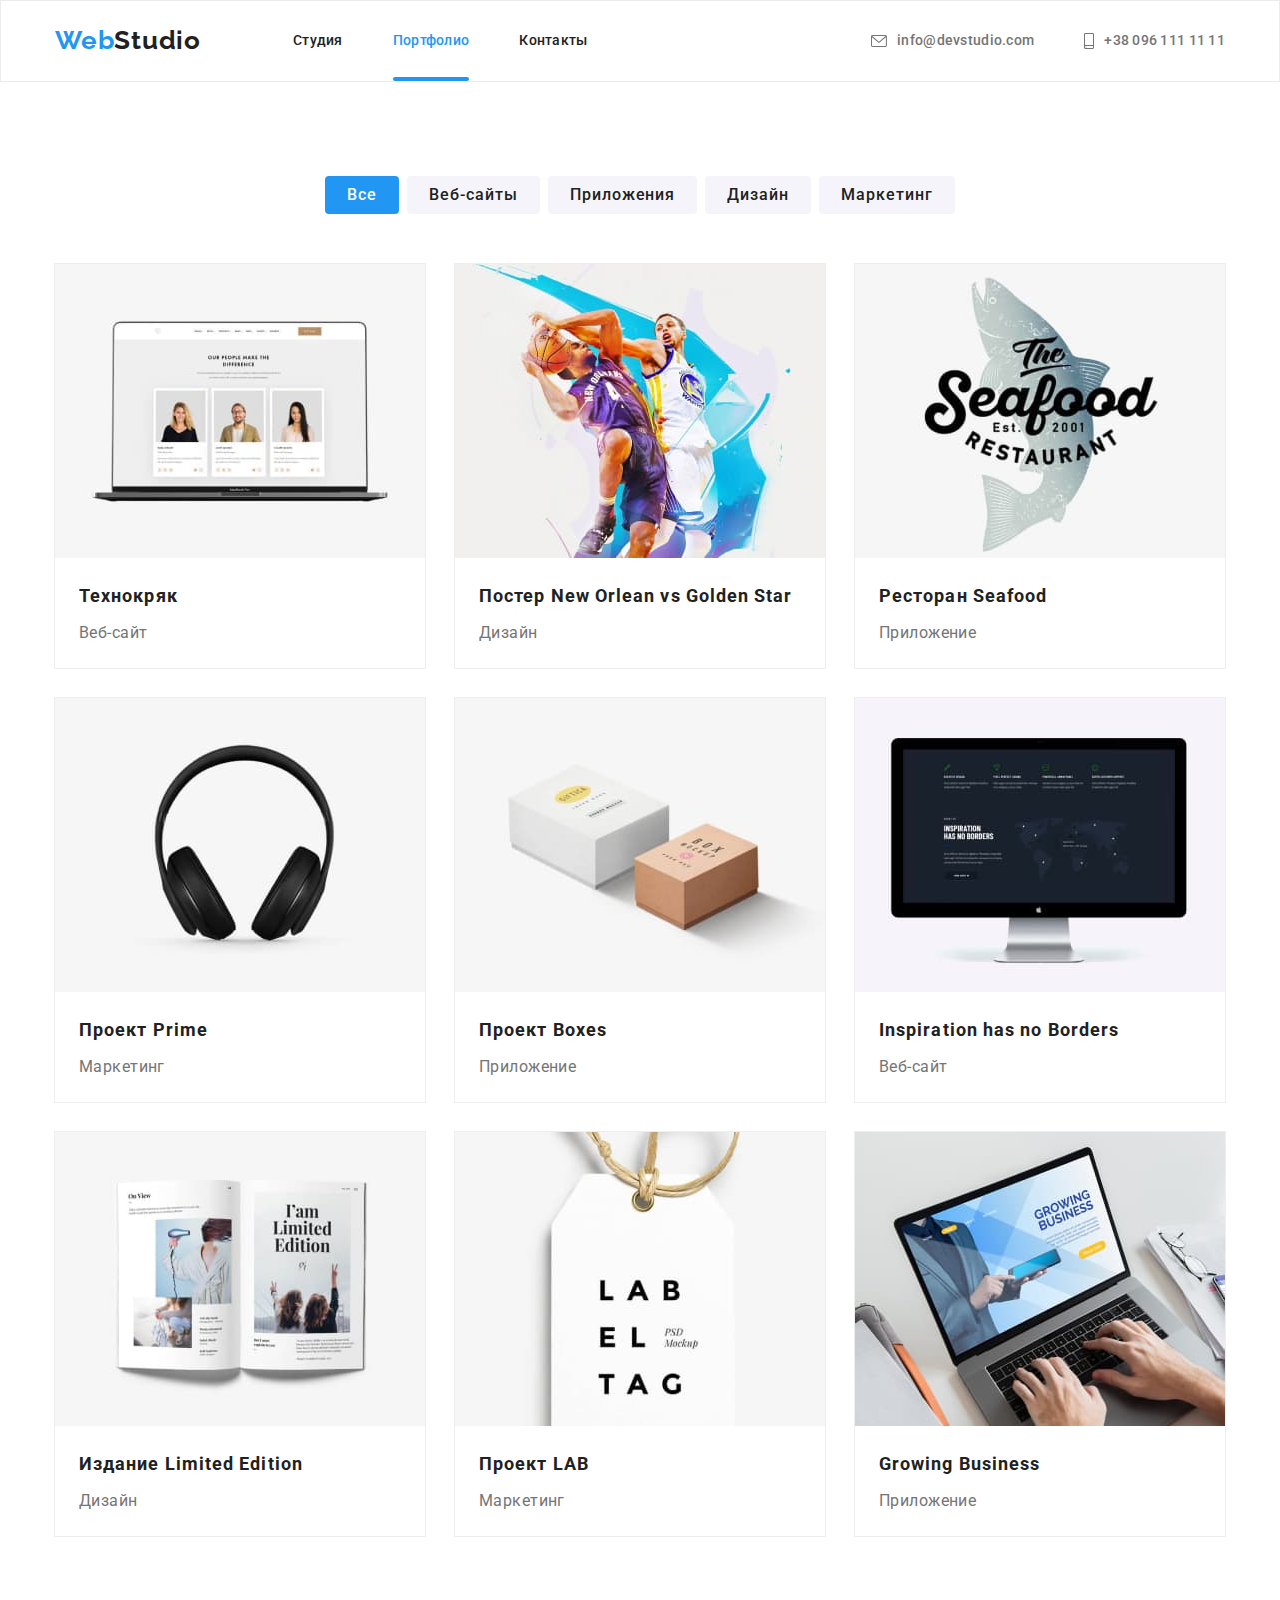
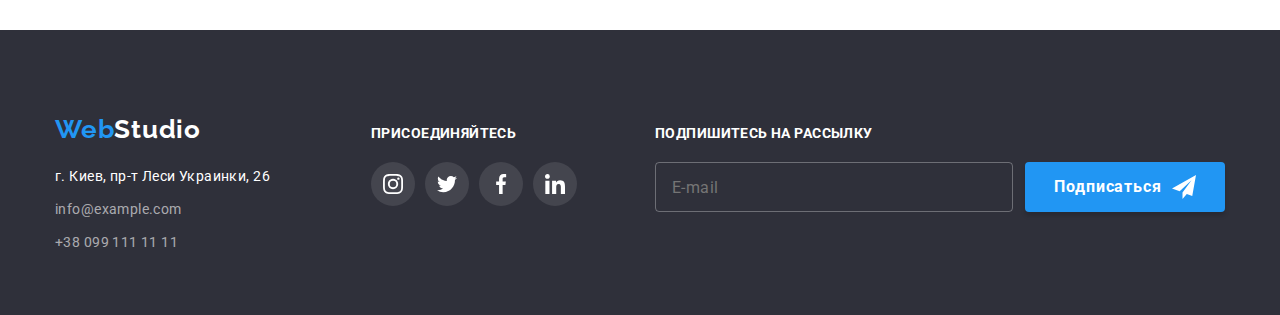
==== commit 7cf9bd4b: "Добавляет адаптив для portfolio" ====
--- a/portfolio.html
+++ b/portfolio.html
@@ -21,10 +21,16 @@
     <!-- Header -->
     <header class="header">
       <div class="container container-header">
+        <a class="link logo header-logo" href="./index.html"
+          ><span class="logo--web">Web</span>Studio</a
+        >
+        <button class="mobile-menu-btn" type="button" data-menu-button>
+          <svg class="mobile-menu-icon" width="24" height="16">
+            <use class="mobile-menu-burger" href="./images/icons.svg#burger-menu"></use>
+            <use class="mobile-menu-close" href="./images/icons.svg#burger-close-btn"></use>
+          </svg>
+        </button>
         <nav class="header-nav">
-          <a class="link logo header-logo" href="./index.html"
-            ><span class="logo--web">Web</span>Studio</a
-          >
           <ul class="list header-list">
             <li class="header-list__item">
               <a class="link header-list__link" href="./index.html">Студия</a>
@@ -62,8 +68,8 @@
       <!-- Portfolio section -->
       <section class="portfolio">
         <div class="container">
-          <!-- Filter by projects -->
           <h1 class="visually-hidden">Примеры работ</h1>
+          <!-- Filter-list -->
           <ul class="list filter-list">
             <li class="btn-item">
               <button class="btn filter-btn filter-btn-active" type="button">Все</button>
@@ -399,5 +405,44 @@
         </div>
       </div>
     </footer>
+    <!-- Mobile menu -->
+    <div class="mobile-menu" data-menu>
+      <ul class="list mobile-menu-nav">
+        <li class="mobile-menu-nav__item">
+          <a class="mobile-menu-nav__link link" href="">Студия</a>
+        </li>
+        <li class="mobile-menu-nav__item">
+          <a class="mobile-menu-nav__link link current" href="">Портфолио</a>
+        </li>
+        <li class="mobile-menu-nav__item">
+          <a class="mobile-menu-nav__link link" href="">Контакты</a>
+        </li>
+      </ul>
+      <ul class="list mobile-menu-contacts">
+        <li class="mobile-menu-contacts__item mobile-menu-contacts__tel">
+          <a class="mobile-menu-contacts__link link mobile-menu-contacts__tel" href=""
+            >+38 096 111 11 11</a
+          >
+        </li>
+        <li class="mobile-menu-contacts__item">
+          <a class="mobile-menu-contacts__link link" href="">info@devstudio.com</a>
+        </li>
+      </ul>
+      <ul class="list mobile-menu-sosial">
+        <li class="mobile-menu-sosial__item">
+          <a class="link mobile-menu-sosial__link" href="">Instagram</a>
+        </li>
+        <li class="mobile-menu-sosial__item">
+          <a class="link mobile-menu-sosial__link" href="">Twitter</a>
+        </li>
+        <li class="mobile-menu-sosial__item">
+          <a class="link mobile-menu-sosial__link" href="">Facebook</a>
+        </li>
+        <li class="mobile-menu-sosial__item">
+          <a class="link mobile-menu-sosial__link" href="">LinkedIn</a>
+        </li>
+      </ul>
+    </div>
+    <script src="./js/mobile-menu.js"></script>
   </body>
 </html>
--- a/css/main.min.css
+++ b/css/main.min.css
@@ -1 +1 @@
-:root{--main-font: "Roboto";--logo-font: "Raleway";--main-text-color: #212121;--secondary-text-color: #757575;--accent-text-color: #2196F3;--title-text-color: #FFFFFF;--social-icon-text: #AFB1B8;--main-bg-color: #FFFFFF;--secondary-bg-color: #F5F4FA;--title-bg-color: #2F303A;--accent-bg-color: #2196F3;--anim-fast: 250ms cubic-bezier(0.4, 0, 0.2, 1)}.visually-hidden{position:absolute;width:1px;height:1px;margin:-1px;border:0;padding:0;white-space:nowrap;-webkit-clip-path:inset(100%);clip-path:inset(100%);clip:rect(0 0 0 0);overflow:hidden}.portfolio,.clients,.team,.activity,.lead{padding-top:94px;padding-bottom:94px}html{-webkit-box-sizing:border-box;box-sizing:border-box}*,*::before,*::after{-webkit-box-sizing:inherit;box-sizing:inherit}body{background-color:var(--main-bg-color);color:var(--main-text-color);font-family:var(--main-font),sans-serif;font-size:14px;line-height:1.14;letter-spacing:.03em;margin:0}body.no-scroll{overflow:hidden}img{display:block;width:100%;height:auto}h1,h2,h3,h4,p{margin:0}.list{list-style:none;margin:0;padding:0}.link{text-decoration:none}.container{width:100%;margin-left:auto;margin-right:auto;padding-left:15px;padding-right:15px}@media screen and (min-width: 480px){.container{max-width:480px}}@media screen and (min-width: 768px){.container{max-width:768px}}@media screen and (min-width: 1200px){.container{width:1200px}}.section{padding-top:94px;padding-bottom:94px}.btn{font-family:inherit;font-weight:700;font-size:16px;line-height:1.88;letter-spacing:.06em;border-radius:4px;border:none;cursor:pointer;color:var(--title-text-color);background:var(--accent-bg-color)}.social-box{display:-webkit-box;display:-ms-flexbox;display:flex;-webkit-box-align:center;-ms-flex-align:center;align-items:center;-webkit-box-pack:center;-ms-flex-pack:center;justify-content:center}.social-box__item:not(:last-child){margin-right:10px}.social-box__link{display:-webkit-box;display:-ms-flexbox;display:flex;-webkit-box-align:center;-ms-flex-align:center;align-items:center;-webkit-box-pack:center;-ms-flex-pack:center;justify-content:center;width:44px;height:44px;background-color:var(--main-bg-color);border-radius:50%;-webkit-transition:background-color var(--anim-fast);transition:background-color var(--anim-fast)}.social-box__link:hover .social-box__icon,.social-box__link:focus .social-box__icon{fill:var(--title-text-color)}.social-box__link:hover,.social-box__link:focus{background-color:var(--accent-bg-color)}.social-box__link--footer{background:rgba(255,255,255,.1)}.social-box__icon{fill:var(--social-icon-text);-webkit-transition:fill var(--anim-fast);transition:fill var(--anim-fast)}.social-box__icon--color{fill:var(--title-text-color)}.title{font-weight:700;font-size:36px;line-height:1.17;letter-spacing:.03em;color:var(--main-text-color)}.backdrop{position:fixed;top:0;left:0;width:100%;height:100%;background-color:rgba(0,0,0,.2);opacity:1;visibility:visible;pointer-events:initial;-webkit-transition:opacity var(--anim-fast),visibility var(--anim-fast);transition:opacity var(--anim-fast),visibility var(--anim-fast)}.backdrop.is-hidden{opacity:0;visibility:hidden;pointer-events:none}.modal{position:absolute;top:50%;left:50%;-webkit-transform:translate(-50%, -50%);transform:translate(-50%, -50%);width:528px;background-color:var(--main-bg-color);-webkit-box-shadow:0px 1px 3px rgba(0,0,0,.12),0px 1px 1px rgba(0,0,0,.14),0px 2px 1px rgba(0,0,0,.2);box-shadow:0px 1px 3px rgba(0,0,0,.12),0px 1px 1px rgba(0,0,0,.14),0px 2px 1px rgba(0,0,0,.2);border-radius:4px}.modal-form{padding:40px}.modal-form__close-btn{position:absolute;top:8px;right:8px;width:30px;height:30px;border-radius:50%;border:1px solid rgba(0,0,0,.1);background-color:var(--main-bg-color);cursor:pointer}.modal-form__title{margin-bottom:12px;font-weight:700;font-size:20px;line-height:1.15;text-align:center;letter-spacing:.03em;color:var(--main-text-color)}.modal-form__input-area{margin-bottom:20px}.modal-form__label{margin-bottom:4px;display:block;text-align:start;font-weight:400;font-size:12px;line-height:1.17;letter-spacing:.01em;color:var(--secondary-text-color)}.modal-form__field{position:relative;display:block;margin-bottom:10px}.modal-form__field:focus-within>.modal-form__input{border-color:var(--accent-bg-color)}.modal-form__field:focus-within>.modal-form__svg{fill:var(--accent-bg-color)}.modal-form__field:focus-within .modal-form__comment{border-color:var(--accent-bg-color)}.modal-form__input{display:block;padding-left:42px;width:100%;height:40px;border:1px solid rgba(33,33,33,.2);border-radius:4px;outline:rgba(0,0,0,0);-webkit-transition:var(--anim-fast);transition:var(--anim-fast)}.modal-form__svg{position:absolute;top:11px;left:12px;-webkit-transition:var(--anim-fast);transition:var(--anim-fast)}.modal-form__comment{display:block;width:100%;height:120px;padding:12px 16px;border:1px solid rgba(33,33,33,.2);border-radius:4px;resize:none;outline:rgba(0,0,0,0);-webkit-transition:var(--anim-fast);transition:var(--anim-fast)}.modal-form__btn{padding:10px 55px;color:var(--title-text-color);background-color:var(--accent-bg-color);-webkit-box-shadow:0px 4px 4px rgba(0,0,0,.15);box-shadow:0px 4px 4px rgba(0,0,0,.15);-webkit-transition:background var(--anim-fast);transition:background var(--anim-fast)}.modal-form__btn:hover,.modal-form__btn:focus{background-color:#188ce8}.checkbox-label{display:-webkit-box;display:-ms-flexbox;display:flex;-webkit-box-pack:center;-ms-flex-pack:center;justify-content:center;-webkit-box-align:center;-ms-flex-align:center;align-items:center;margin-bottom:30px}.checkbox-label__custom{display:-webkit-inline-box;display:-ms-inline-flexbox;display:inline-flex;-webkit-box-pack:center;-ms-flex-pack:center;justify-content:center;-webkit-box-align:center;-ms-flex-align:center;align-items:center;margin-right:8px;width:16px;height:15px;border:2px solid var(--main-text-color);border-radius:2px;-webkit-transition:var(--anim-fast);transition:var(--anim-fast)}.checkbox-label__input:focus+.checkbox-label__custom{border:2px solid var(--accent-bg-color)}.checkbox-label__input:checked+.checkbox-label__custom{background-color:var(--accent-bg-color);border:2px solid rgba(0,0,0,0)}.checkbox-label__svg{fill:var(--main-bg-color)}.checkbox-label__text{font-weight:400;font-size:14px;line-height:1.7;letter-spacing:.03em;color:var(--secondary-text-color);-webkit-user-select:none;-moz-user-select:none;-ms-user-select:none;user-select:none}.checkbox-label__link{-webkit-text-decoration-line:underline;text-decoration-line:underline;color:var(--accent-text-color)}.overlay{position:absolute;top:0;left:0;-webkit-transform:translateY(100%);transform:translateY(100%);padding:63px 24px;display:-webkit-box;display:-ms-flexbox;display:flex;-webkit-box-align:center;-ms-flex-align:center;align-items:center;-webkit-box-pack:center;-ms-flex-pack:center;justify-content:center;width:100%;height:100%;background:rgba(33,150,243,.9);-webkit-transition:-webkit-transform var(--anim-fast);transition:-webkit-transform var(--anim-fast);transition:transform var(--anim-fast);transition:transform var(--anim-fast), -webkit-transform var(--anim-fast)}.overlay__text{font-weight:400;font-size:18px;line-height:1.55;letter-spacing:.03em;color:var(--title-text-color)}.projects-item__link:hover .overlay,.projects-item__link:focus .overlay{-webkit-transform:translateY(0);transform:translateY(0)}.header{background-color:var(--main-bg-color);border:1px solid #ececec}.container-header{display:-webkit-box;display:-ms-flexbox;display:flex;-webkit-box-align:center;-ms-flex-align:center;align-items:center}.header-nav{display:-webkit-box;display:-ms-flexbox;display:flex;-webkit-box-align:center;-ms-flex-align:center;align-items:center}.logo{font-family:var(--logo-font);font-weight:700;font-size:26px;line-height:1.19}.logo--web{color:var(--accent-text-color)}.header-logo{margin-right:93px;color:var(--main-text-color)}.header-list{display:-webkit-box;display:-ms-flexbox;display:flex}.header-list .header-list__item:not(:last-child){margin-right:50px}.header-list__link{position:relative;display:block;padding-top:32px;padding-bottom:32px;color:var(--main-text-color);font-weight:500;line-height:1.14;letter-spacing:.02em;-webkit-transition:color var(--anim-fast);transition:color var(--anim-fast)}.header-list__link.current::after{content:"";position:absolute;display:block;width:100%;height:4px;background-color:var(--accent-text-color);border-radius:2px;left:0;bottom:0}.header-list__link:hover,.header-list__link:focus{color:var(--accent-text-color)}.header-list .current{color:var(--accent-text-color)}.header-contact{display:-webkit-box;display:-ms-flexbox;display:flex;margin-left:auto}.header-contact__link{display:-webkit-box;display:-ms-flexbox;display:flex;-webkit-box-align:center;-ms-flex-align:center;align-items:center;padding-top:32px;padding-bottom:32px;font-weight:500;line-height:1.14;letter-spacing:.02em;color:var(--secondary-text-color);-webkit-transition:color var(--anim-fast);transition:color var(--anim-fast)}.header-contact__link:hover,.header-contact__link:focus{color:var(--accent-text-color)}.header-contact .header-contact__item:not(:last-child){margin-right:50px}.header-contact__icon{margin-right:10px;fill:currentColor}.lead{padding:200px 0;background-color:var(--title-bg-color)}.container-lead{text-align:center}.cover{max-width:1600px;height:600px;margin-left:auto;margin-right:auto;background-image:-webkit-gradient(linear, left top, right top, from(rgba(47, 48, 58, 0.4)), to(rgba(47, 48, 58, 0.4))),url(../images/Background/Background-lead.jpg);background-image:linear-gradient(to right, rgba(47, 48, 58, 0.4), rgba(47, 48, 58, 0.4)),url(../images/Background/Background-lead.jpg);background-repeat:no-repeat;background-position:center;background-size:cover}.lead-slogan{width:696px;margin:0 auto 30px;font-weight:900;font-size:44px;line-height:1.36;letter-spacing:.06em;text-align:center;text-transform:uppercase;color:var(--title-text-color)}.lead-btn{padding:10px 32px;-webkit-transition:background var(--anim-fast);transition:background var(--anim-fast)}.lead-btn:hover,.lead-btn:focus{background:#188ce8}.advantages{padding-top:60px;padding-bottom:60px}@media screen and (min-width: 768px){.advantages{padding-top:60px;padding-bottom:60px}}@media screen and (min-width: 1200px){.advantages{padding-top:94px;padding-bottom:194px}}.advantages-list .advantages-item:not(:last-child){margin-right:30px}.advantages-icon-box{display:-webkit-box;display:-ms-flexbox;display:flex;-webkit-box-pack:center;-ms-flex-pack:center;justify-content:center;-webkit-box-align:center;-ms-flex-align:center;align-items:center;margin-bottom:30px;height:120px;background:var(--secondary-bg-color);border-radius:4px}.advantages-subtitle{margin-bottom:10px;font-size:14px;line-height:1.14;text-transform:uppercase}.advantages-desc{line-height:1.71;color:var(--secondary-text-color)}.activity{padding-top:0}.container-activity{text-align:center}.activity-list{display:-webkit-box;display:-ms-flexbox;display:flex}.activity-list .activity-item:not(:last-child){margin-right:30px}.activity-item{position:relative}.activity-item__desc{position:absolute;bottom:0;right:0;display:-webkit-box;display:-ms-flexbox;display:flex;-webkit-box-pack:center;-ms-flex-pack:center;justify-content:center;-webkit-box-align:center;-ms-flex-align:center;align-items:center;width:100%;height:70px;font-weight:700;font-size:14px;line-height:1.14;letter-spacing:.03em;text-transform:uppercase;color:var(--title-text-color);background:rgba(47,48,58,.8)}.team{background-color:var(--secondary-bg-color)}.container-team{text-align:center}.team-list{display:-webkit-box;display:-ms-flexbox;display:flex}.team-list .team-card:not(:last-child){margin-right:30px}.team-card{background-color:var(--main-bg-color);-webkit-box-shadow:0px 1px 3px rgba(0,0,0,.12),0px 1px 1px rgba(0,0,0,.14),0px 2px 1px rgba(0,0,0,.2);box-shadow:0px 1px 3px rgba(0,0,0,.12),0px 1px 1px rgba(0,0,0,.14),0px 2px 1px rgba(0,0,0,.2);border-radius:0px 0px 4px 4px}.team-card__tank{padding-top:30px;padding-bottom:30px}.team-card__name{margin-bottom:10px;font-weight:500;font-size:16px;line-height:1.19;text-align:center}.team-card__position{margin-bottom:16px;font-size:16px;line-height:1.19;text-align:center;color:var(--secondary-text-color)}.container-clients{text-align:center}.clients-list{display:-webkit-box;display:-ms-flexbox;display:flex}.clients-item:not(:last-child){margin-right:30px}.clients-item__icon{fill:var(--social-icon-text);-webkit-transition:fill var(--anim-fast);transition:fill var(--anim-fast)}.clients-item__link{display:-webkit-box;display:-ms-flexbox;display:flex;-webkit-box-align:center;-ms-flex-align:center;align-items:center;-webkit-box-pack:center;-ms-flex-pack:center;justify-content:center;width:170px;height:92px;border:1px solid var(--social-icon-text);border-radius:4px;-webkit-transition:border var(--anim-fast);transition:border var(--anim-fast)}.clients-item__link:hover,.clients-item__link:focus{border:1px solid var(--accent-text-color)}.clients-item__link:hover .clients-item__icon,.clients-item__link:focus .clients-item__icon{fill:var(--accent-text-color)}.filter-btn{padding:6px 22px;font-weight:500;line-height:1.62;color:var(--main-text-color);background-color:var(--secondary-bg-color);-webkit-transition:color var(--anim-fast),background var(--anim-fast),-webkit-box-shadow var(--anim-fast);transition:color var(--anim-fast),background var(--anim-fast),-webkit-box-shadow var(--anim-fast);transition:color var(--anim-fast),background var(--anim-fast),box-shadow var(--anim-fast);transition:color var(--anim-fast),background var(--anim-fast),box-shadow var(--anim-fast),-webkit-box-shadow var(--anim-fast)}.filter-btn:hover,.filter-btn:focus{color:var(--title-text-color);background:var(--accent-bg-color);-webkit-box-shadow:0px 3px 1px rgba(0,0,0,.1),0px 1px 2px rgba(0,0,0,.08),0px 2px 2px rgba(0,0,0,.12);box-shadow:0px 3px 1px rgba(0,0,0,.1),0px 1px 2px rgba(0,0,0,.08),0px 2px 2px rgba(0,0,0,.12)}.filter-btn-active{color:var(--title-text-color);background-color:var(--accent-bg-color)}.filter-list{margin-bottom:50px;display:-webkit-box;display:-ms-flexbox;display:flex;-webkit-box-pack:center;-ms-flex-pack:center;justify-content:center}.filter-list .btn-item:not(:last-child){margin-right:8px}.projects-list{display:-webkit-box;display:-ms-flexbox;display:flex;-ms-flex-wrap:wrap;flex-wrap:wrap}.projects-list .projects-item:nth-child(3n){margin-right:0}.projects-item{margin-right:30px;margin-bottom:30px;background-color:var(--main-bg-color);outline:1px solid #eee}.projects-item:nth-last-child(-n+3){margin-bottom:0}.projects-item__box{position:relative;overflow:hidden}.projects-item__tank{padding:20px 24px}.projects-item__subtitle{margin-bottom:4px;font-size:18px;line-height:2;letter-spacing:.06em;color:var(--main-text-color)}.projects-item__desc{font-size:16px;line-height:1.88;color:var(--secondary-text-color)}.projects-item__link{display:block;-webkit-transition:-webkit-box-shadow var(--anim-fast);transition:-webkit-box-shadow var(--anim-fast);transition:box-shadow var(--anim-fast);transition:box-shadow var(--anim-fast), -webkit-box-shadow var(--anim-fast)}.projects-item__link:hover,.projects-item__link:focus{-webkit-box-shadow:0px 1px 1px rgba(0,0,0,.12),0px 4px 4px rgba(0,0,0,.06),1px 4px 6px rgba(0,0,0,.16);box-shadow:0px 1px 1px rgba(0,0,0,.12),0px 4px 4px rgba(0,0,0,.06),1px 4px 6px rgba(0,0,0,.16)}.footer{padding-top:60px;padding-bottom:60px;background-color:var(--title-bg-color)}.footer-container{display:-webkit-box;display:-ms-flexbox;display:flex;-webkit-box-align:baseline;-ms-flex-align:baseline;align-items:baseline;-webkit-box-pack:justify;-ms-flex-pack:justify;justify-content:space-between}.footer-logo{display:block;margin-bottom:20px;color:var(--title-text-color)}.footer-contact__link{font-style:normal;line-height:1.71;color:rgba(255,255,255,.6);-webkit-transition:color var(--anim-fast);transition:color var(--anim-fast)}.footer-contact__link:hover,.footer-contact__link:focus{color:var(--accent-text-color)}.footer-contact .footer-contact__item:not(:last-child){margin-bottom:9px}.footer-contact__map{font-style:normal;line-height:1.71;color:var(--title-text-color)}.social-title{margin-bottom:20px;font-size:14px;line-height:1.14;letter-spacing:.03em;text-transform:uppercase;color:var(--title-text-color)}.footer-subscribe__form{display:-webkit-box;display:-ms-flexbox;display:flex}.footer-subscribe__title{margin-bottom:20px;font-size:14px;line-height:1.14;letter-spacing:.03em;text-transform:uppercase;color:var(--title-text-color)}.footer-subscribe__input{display:-webkit-box;display:-ms-flexbox;display:flex;-webkit-box-align:center;-ms-flex-align:center;align-items:center;width:358px;height:50px;margin-right:12px;padding-left:16px;background-color:inherit;border-radius:4px;border:1px solid rgba(255,255,255,.3);font-size:16px;line-height:1.25;letter-spacing:.03em;color:var(--title-text-color);outline:rgba(0,0,0,0)}.subscribe-btn{display:-webkit-box;display:-ms-flexbox;display:flex;-webkit-box-align:center;-ms-flex-align:center;align-items:center;-webkit-box-pack:center;-ms-flex-pack:center;justify-content:center;width:200px;height:50px;-webkit-box-shadow:0px 4px 4px rgba(0,0,0,.15);box-shadow:0px 4px 4px rgba(0,0,0,.15)}.subscribe-btn__icon{margin-left:10px;fill:var(--main-bg-color)}/*# sourceMappingURL=main.min.css.map */+:root{--main-font: "Roboto";--logo-font: "Raleway";--main-text-color: #212121;--secondary-text-color: #757575;--accent-text-color: #2196F3;--title-text-color: #FFFFFF;--social-icon-text: #AFB1B8;--main-bg-color: #FFFFFF;--secondary-bg-color: #F5F4FA;--title-bg-color: #2F303A;--accent-bg-color: #2196F3;--anim-fast: 250ms cubic-bezier(0.4, 0, 0.2, 1)}.visually-hidden{position:absolute;width:1px;height:1px;margin:-1px;border:0;padding:0;white-space:nowrap;-webkit-clip-path:inset(100%);clip-path:inset(100%);clip:rect(0 0 0 0);overflow:hidden}.portfolio,.clients,.activity,.lead{padding-top:94px;padding-bottom:94px}html{-webkit-box-sizing:border-box;box-sizing:border-box}*,*::before,*::after{-webkit-box-sizing:inherit;box-sizing:inherit}body{background-color:var(--main-bg-color);color:var(--main-text-color);font-family:var(--main-font),sans-serif;font-size:14px;line-height:1.14;letter-spacing:.03em;margin:0}body.no-scroll{overflow:hidden}img{display:block;width:100%;height:auto}h1,h2,h3,h4,p{margin:0}.list{list-style:none;margin:0;padding:0}.link{text-decoration:none}.container{width:100%;margin-left:auto;margin-right:auto;padding-left:15px;padding-right:15px}@media screen and (min-width: 480px){.container{max-width:480px}}@media screen and (min-width: 768px){.container{max-width:768px}}@media screen and (min-width: 1200px){.container{max-width:1200px}}.section{padding-top:60px;padding-bottom:60px}.btn{font-family:inherit;font-weight:700;font-size:16px;line-height:1.88;letter-spacing:.06em;border-radius:4px;border:none;cursor:pointer;color:var(--title-text-color);background:var(--accent-bg-color)}.social-box{display:-webkit-box;display:-ms-flexbox;display:flex;-webkit-box-align:center;-ms-flex-align:center;align-items:center;-webkit-box-pack:center;-ms-flex-pack:center;justify-content:center}.social-box__item:not(:last-child){margin-right:10px}.social-box__link{display:-webkit-box;display:-ms-flexbox;display:flex;-webkit-box-align:center;-ms-flex-align:center;align-items:center;-webkit-box-pack:center;-ms-flex-pack:center;justify-content:center;width:44px;height:44px;background-color:var(--main-bg-color);border-radius:50%;-webkit-transition:background-color var(--anim-fast);transition:background-color var(--anim-fast)}.social-box__link:hover .social-box__icon,.social-box__link:focus .social-box__icon{fill:var(--title-text-color)}.social-box__link:hover,.social-box__link:focus{background-color:var(--accent-bg-color)}.social-box__link--footer{background:rgba(255,255,255,.1)}.social-box__icon{fill:var(--social-icon-text);-webkit-transition:fill var(--anim-fast);transition:fill var(--anim-fast)}.social-box__icon--color{fill:var(--title-text-color)}.title{margin-bottom:30px;text-align:center;font-weight:700;font-size:28px;line-height:1.18;letter-spacing:.03em;color:var(--main-text-color)}@media screen and (min-width: 1200px){.title{margin-bottom:50px;font-weight:700;font-size:36px;line-height:1.17;letter-spacing:.03em}}.backdrop{position:fixed;top:0;left:0;width:100%;height:100%;background-color:rgba(0,0,0,.2);opacity:1;visibility:visible;pointer-events:initial;-webkit-transition:opacity var(--anim-fast),visibility var(--anim-fast);transition:opacity var(--anim-fast),visibility var(--anim-fast)}.backdrop.is-hidden{opacity:0;visibility:hidden;pointer-events:none}.modal{position:absolute;top:50%;left:50%;-webkit-transform:translate(-50%, -50%);transform:translate(-50%, -50%);width:450px;height:609px;background-color:var(--main-bg-color);-webkit-box-shadow:0px 1px 3px rgba(0,0,0,.12),0px 1px 1px rgba(0,0,0,.14),0px 2px 1px rgba(0,0,0,.2);box-shadow:0px 1px 3px rgba(0,0,0,.12),0px 1px 1px rgba(0,0,0,.14),0px 2px 1px rgba(0,0,0,.2);border-radius:4px}@media screen and (min-width: 1200px){.modal{width:528px}}.modal__close-btn{position:absolute;display:-webkit-box;display:-ms-flexbox;display:flex;-webkit-box-pack:center;-ms-flex-pack:center;justify-content:center;-webkit-box-align:center;-ms-flex-align:center;align-items:center;top:8px;right:8px;width:30px;height:30px;border-radius:50%;border:1px solid rgba(0,0,0,.1);background-color:var(--main-bg-color);cursor:pointer}.modal-form{display:-webkit-box;display:-ms-flexbox;display:flex;-webkit-box-orient:vertical;-webkit-box-direction:normal;-ms-flex-direction:column;flex-direction:column;padding:40px}.modal-form__title{margin-bottom:12px;font-weight:700;font-size:20px;line-height:1.5;text-align:center;letter-spacing:.03em;color:var(--main-text-color)}@media screen and (min-width: 1200px){.modal-form__title{line-height:1.15}}.modal-form__input-area{margin-bottom:20px}.modal-form__label{margin-bottom:4px;display:block;text-align:start;font-weight:400;font-size:12px;line-height:1.17;letter-spacing:.01em;color:var(--secondary-text-color)}.modal-form__field{position:relative;display:block;margin-bottom:10px}.modal-form__field:focus-within>.modal-form__input{border-color:var(--accent-bg-color)}.modal-form__field:focus-within>.modal-form__svg{fill:var(--accent-bg-color)}.modal-form__field:focus-within .modal-form__comment{border-color:var(--accent-bg-color)}.modal-form__input{display:block;padding-left:42px;width:100%;height:40px;border:1px solid rgba(33,33,33,.2);border-radius:4px;outline:rgba(0,0,0,0);-webkit-transition:var(--anim-fast);transition:var(--anim-fast)}.modal-form__svg{position:absolute;top:11px;left:12px;-webkit-transition:var(--anim-fast);transition:var(--anim-fast)}.modal-form__comment{display:block;width:100%;height:120px;padding:12px 16px;border:1px solid rgba(33,33,33,.2);border-radius:4px;resize:none;outline:rgba(0,0,0,0);-webkit-transition:var(--anim-fast);transition:var(--anim-fast)}.modal-form__btn{margin-left:auto;margin-right:auto;padding:10px 55px;width:200px;color:var(--title-text-color);background-color:var(--accent-bg-color);-webkit-box-shadow:0px 4px 4px rgba(0,0,0,.15);box-shadow:0px 4px 4px rgba(0,0,0,.15);-webkit-transition:background var(--anim-fast);transition:background var(--anim-fast)}.modal-form__btn:hover,.modal-form__btn:focus{background-color:#188ce8}.checkbox-label{display:-webkit-box;display:-ms-flexbox;display:flex;-webkit-box-pack:center;-ms-flex-pack:center;justify-content:center;-webkit-box-align:center;-ms-flex-align:center;align-items:center;margin-bottom:30px}.checkbox-label__custom{display:-webkit-inline-box;display:-ms-inline-flexbox;display:inline-flex;-webkit-box-pack:center;-ms-flex-pack:center;justify-content:center;-webkit-box-align:center;-ms-flex-align:center;align-items:center;margin-right:8px;width:16px;height:15px;border:2px solid var(--main-text-color);border-radius:2px;-webkit-transition:var(--anim-fast);transition:var(--anim-fast)}.checkbox-label__input:focus+.checkbox-label__custom{border:2px solid var(--accent-bg-color)}.checkbox-label__input:checked+.checkbox-label__custom{background-color:var(--accent-bg-color);border:2px solid rgba(0,0,0,0)}.checkbox-label__svg{fill:var(--main-bg-color)}.checkbox-label__text{font-weight:400;font-size:12px;line-height:1.17;letter-spacing:.03em;color:var(--secondary-text-color);-webkit-user-select:none;-moz-user-select:none;-ms-user-select:none;user-select:none}@media screen and (min-width: 1200px){.checkbox-label__text{font-size:14px;line-height:1.7}}.checkbox-label__link{-webkit-text-decoration-line:underline;text-decoration-line:underline;color:var(--accent-text-color)}.overlay{position:absolute;top:0;left:0;-webkit-transform:translateY(100%);transform:translateY(100%);padding:63px 24px;display:-webkit-box;display:-ms-flexbox;display:flex;-webkit-box-align:center;-ms-flex-align:center;align-items:center;-webkit-box-pack:center;-ms-flex-pack:center;justify-content:center;width:100%;height:100%;background:rgba(33,150,243,.9);-webkit-transition:-webkit-transform var(--anim-fast);transition:-webkit-transform var(--anim-fast);transition:transform var(--anim-fast);transition:transform var(--anim-fast), -webkit-transform var(--anim-fast)}.overlay__text{font-weight:400;font-size:18px;line-height:1.55;letter-spacing:.03em;color:var(--title-text-color)}.projects-item__link:hover .overlay,.projects-item__link:focus .overlay{-webkit-transform:translateY(0);transform:translateY(0)}.mobile-menu-btn{background-color:rgba(0,0,0,0);border:none;width:40px;height:40px;display:-webkit-box;display:-ms-flexbox;display:flex;-webkit-box-align:center;-ms-flex-align:center;align-items:center;-webkit-box-pack:center;-ms-flex-pack:center;justify-content:center;z-index:100}@media screen and (min-width: 768px){.mobile-menu-btn{display:none}}.mobile-menu-btn.is-open .mobile-menu-burger{opacity:0}.mobile-menu-close{opacity:0}.mobile-menu-btn.is-open .mobile-menu-close{opacity:1}.mobile-menu{position:fixed;top:0;left:0;z-index:10;-webkit-transform:translateX(100%);transform:translateX(100%);width:100%;height:100%;padding:48px 40px;display:-webkit-box;display:-ms-flexbox;display:flex;-webkit-box-orient:vertical;-webkit-box-direction:normal;-ms-flex-direction:column;flex-direction:column;background-color:#fff;-webkit-transition:500ms;transition:500ms}.mobile-menu.is-open{-webkit-transform:translateX(0);transform:translateX(0)}@media screen and (min-width: 768px){.mobile-menu{display:none}}.mobile-menu-nav{margin-bottom:auto}.mobile-menu-nav__link{font-weight:500;font-size:40px;line-height:1.18;letter-spacing:.02em;color:#212121}.mobile-menu-nav__item:not(:last-child){margin-bottom:32px}.mobile-menu-nav .current{color:var(--accent-text-color)}.mobile-menu-contacts{margin-bottom:64px}.mobile-menu-contacts__link{font-weight:500;font-size:24px;line-height:1.17;letter-spacing:.02em;color:#757575}.mobile-menu-contacts__tel{font-size:34px;line-height:1.18;color:var(--accent-text-color)}.mobile-menu-contacts__item:not(:last-child){margin-bottom:32px}.mobile-menu-sosial{display:-webkit-box;display:-ms-flexbox;display:flex;-webkit-box-align:center;-ms-flex-align:center;align-items:center;-ms-flex-wrap:wrap;flex-wrap:wrap;gap:10px}.mobile-menu-sosial__link{font-weight:500;font-size:18px;line-height:1.22;letter-spacing:.02em;color:#2196f3}.mobile-menu-sosial__item:not(:last-child) .mobile-menu-sosial__link{padding-right:10px;border-right:1px solid rgba(33,33,33,.2)}.header{background-color:var(--main-bg-color);border:1px solid #ececec}.container-header{display:-webkit-box;display:-ms-flexbox;display:flex;-webkit-box-align:center;-ms-flex-align:center;align-items:center}@media screen and (min-width: 768px)and (max-width: 1199px){.container-header{display:-webkit-box;display:-ms-flexbox;display:flex;-webkit-box-pack:justify;-ms-flex-pack:justify;justify-content:space-between}}@media screen and (min-width: 1200px){.header-nav{display:-webkit-box;display:-ms-flexbox;display:flex;-webkit-box-align:center;-ms-flex-align:center;align-items:center}}.logo{display:block;margin:16px auto 16px 15px;font-family:var(--logo-font);font-weight:700;font-size:24px;line-height:1.17;letter-spacing:.03em}.logo--web{color:var(--accent-text-color)}@media screen and (min-width: 768px){.logo{margin:26px auto 26px 0}}@media screen and (min-width: 1200px){.logo{margin:24px 92px 25px 0px;font-size:26px;line-height:1.19}}.header-logo{color:var(--main-text-color)}.header-list{display:none}@media screen and (min-width: 768px){.header-list{display:-webkit-box;display:-ms-flexbox;display:flex}.header-list .header-list__item:not(:last-child){margin-right:50px}.header-list__link{position:relative;display:block;padding-top:32px;padding-bottom:32px;color:var(--main-text-color);font-weight:500;line-height:1.14;letter-spacing:.02em;-webkit-transition:color var(--anim-fast);transition:color var(--anim-fast)}.header-list__link.current::after{content:"";position:absolute;display:block;width:100%;height:4px;background-color:var(--accent-text-color);border-radius:2px;left:0;bottom:0}.header-list__link:focus{color:var(--accent-text-color)}.header-list .current{color:var(--accent-text-color)}}@media screen and (min-width: 1200px){.header-list{display:-webkit-box;display:-ms-flexbox;display:flex}.header-list .header-list__item:not(:last-child){margin-right:50px}.header-list__link{position:relative;display:block;padding-top:32px;padding-bottom:32px;color:var(--main-text-color);font-weight:500;line-height:1.14;letter-spacing:.02em;-webkit-transition:color var(--anim-fast);transition:color var(--anim-fast)}.header-list__link.current::after{content:"";position:absolute;display:block;width:100%;height:4px;background-color:var(--accent-text-color);border-radius:2px;left:0;bottom:0}.header-list__link:hover,.header-list__link:focus{color:var(--accent-text-color)}.header-list .current{color:var(--accent-text-color)}}.header-contact{display:none}@media screen and (min-width: 768px)and (max-width: 1199px){.header-contact{display:-webkit-box;display:-ms-flexbox;display:flex;-webkit-box-orient:vertical;-webkit-box-direction:normal;-ms-flex-direction:column;flex-direction:column;gap:10px;margin-left:auto;margin-top:21px;margin-bottom:21px;margin-right:0}.header-contact__link{display:-webkit-box;display:-ms-flexbox;display:flex;-webkit-box-align:center;-ms-flex-align:center;align-items:center;font-weight:500;font-size:12px;line-height:1.17;letter-spacing:.02em;color:var(--secondary-text-color);-webkit-transition:color var(--anim-fast);transition:color var(--anim-fast)}.header-contact__link:focus{color:var(--accent-text-color)}.header-contact__icon{margin-right:10px;fill:currentColor}}@media screen and (min-width: 1200px){.header-contact{display:-webkit-box;display:-ms-flexbox;display:flex;margin-left:auto}.header-contact__link{display:-webkit-box;display:-ms-flexbox;display:flex;-webkit-box-align:center;-ms-flex-align:center;align-items:center;padding-top:32px;padding-bottom:32px;font-weight:500;font-size:14px;line-height:1.14;letter-spacing:.02em;color:var(--secondary-text-color);-webkit-transition:color var(--anim-fast);transition:color var(--anim-fast)}.header-contact__link:hover,.header-contact__link:focus{color:var(--accent-text-color)}.header-contact .header-contact__item:not(:last-child){margin-right:50px}.header-contact__icon{margin-right:10px;fill:currentColor}}.lead{padding:118px 0;background-color:var(--title-bg-color)}@media screen and (min-width: 1200px){.lead{padding:200px 0}}.container-lead{text-align:center}.cover{margin-left:auto;margin-right:auto;background-image:-webkit-gradient(linear, left top, right top, from(rgba(47, 48, 58, 0.4)), to(rgba(47, 48, 58, 0.4))),url(../images/Background/Background-lead.jpg);background-image:linear-gradient(to right, rgba(47, 48, 58, 0.4), rgba(47, 48, 58, 0.4)),url(../images/Background/Background-lead.jpg);background-repeat:no-repeat;background-position:center;background-size:cover}@media screen and (min-width: 1200px){.cover{max-width:1600px}}.lead-slogan{margin:0 auto 30px;font-weight:900;font-size:26px;line-height:1.6;letter-spacing:.06em;text-align:center;text-transform:uppercase;color:var(--title-text-color)}@media screen and (min-width: 768px){.lead-slogan{width:360px}}@media screen and (min-width: 1200px){.lead-slogan{width:696px;font-weight:900;font-size:44px;line-height:1.36;letter-spacing:.06em}}.lead-btn{padding:10px 32px;-webkit-transition:background var(--anim-fast);transition:background var(--anim-fast)}.lead-btn:hover,.lead-btn:focus{background:#188ce8}.advantages{padding-top:60px;padding-bottom:60px}@media screen and (min-width: 768px){.advantages{padding-top:60px;padding-bottom:60px}}@media screen and (min-width: 1200px){.advantages{padding-top:94px;padding-bottom:94px}}@media screen and (min-width: 768px){.advantages-list{display:-webkit-box;display:-ms-flexbox;display:flex;-ms-flex-wrap:wrap;flex-wrap:wrap;-webkit-box-pack:justify;-ms-flex-pack:justify;justify-content:space-between}}@media screen and (min-width: 1200px){.advantages-list{display:-webkit-box;display:-ms-flexbox;display:flex;-ms-flex-wrap:nowrap;flex-wrap:nowrap}}@media screen and (max-width: 767px){.advantages-item:not(:last-child){margin-bottom:30px}}@media screen and (min-width: 768px){.advantages-item{width:354px}.advantages-item:nth-child(-n+2){margin-bottom:30px}}@media screen and (min-width: 1200px){.advantages-item{width:270px}.advantages-item:nth-child(-n+4){margin-bottom:0}.advantages-item:not(:last-child){margin-right:30px}}.advantages-icon-box{display:-webkit-box;display:-ms-flexbox;display:flex;-webkit-box-pack:center;-ms-flex-pack:center;justify-content:center;-webkit-box-align:center;-ms-flex-align:center;align-items:center;margin-bottom:30px;height:120px;background:var(--secondary-bg-color);border-radius:4px}.advantages-subtitle{margin-bottom:10px;font-size:14px;line-height:1.14;text-transform:uppercase}.advantages-desc{line-height:1.71;color:var(--secondary-text-color)}.activity{padding-top:0}@media screen and (max-width: 1199px){.activity{display:none}}.container-activity{text-align:center}.activity-list{display:-webkit-box;display:-ms-flexbox;display:flex}.activity-list .activity-item:not(:last-child){margin-right:30px}.activity-item{position:relative}.activity-item__desc{position:absolute;bottom:0;right:0;display:-webkit-box;display:-ms-flexbox;display:flex;-webkit-box-pack:center;-ms-flex-pack:center;justify-content:center;-webkit-box-align:center;-ms-flex-align:center;align-items:center;width:100%;height:70px;font-weight:700;font-size:14px;line-height:1.14;letter-spacing:.03em;text-transform:uppercase;color:var(--title-text-color);background:rgba(47,48,58,.8)}.team{padding-top:60px;padding-bottom:60px;background-color:var(--secondary-bg-color)}@media screen and (min-width: 768px){.team{padding-top:60px;padding-bottom:60px}}@media screen and (min-width: 1200px){.team{padding-top:94px;padding-bottom:94px}}@media screen and (min-width: 768px){.team-list{display:-webkit-box;display:-ms-flexbox;display:flex;-ms-flex-wrap:wrap;flex-wrap:wrap;-webkit-box-pack:justify;-ms-flex-pack:justify;justify-content:space-between}}@media screen and (min-width: 1200px){.team-list{display:-webkit-box;display:-ms-flexbox;display:flex;-ms-flex-wrap:nowrap;flex-wrap:nowrap}}.team-card{background-color:var(--main-bg-color);-webkit-box-shadow:0px 1px 3px rgba(0,0,0,.12),0px 1px 1px rgba(0,0,0,.14),0px 2px 1px rgba(0,0,0,.2);box-shadow:0px 1px 3px rgba(0,0,0,.12),0px 1px 1px rgba(0,0,0,.14),0px 2px 1px rgba(0,0,0,.2);border-radius:0px 0px 4px 4px}@media screen and (max-width: 767px){.team-card:not(:last-child){margin-bottom:30px}}@media screen and (min-width: 768px){.team-card{width:354px}.team-card:nth-child(-n+2){margin-bottom:30px}}@media screen and (min-width: 1200px){.team-card{width:270px}.team-card:nth-child(-n+4){margin-bottom:0}.team-card:not(:last-child){margin-right:30px}}.team-card__tank{padding-top:30px;padding-bottom:30px}.team-card__name{margin-bottom:10px;font-weight:500;font-size:16px;line-height:1.19;text-align:center}.team-card__position{margin-bottom:16px;font-size:16px;line-height:1.19;text-align:center;color:var(--secondary-text-color)}.container-clients{text-align:center}.clients-list{display:-webkit-box;display:-ms-flexbox;display:flex;-ms-flex-wrap:wrap;flex-wrap:wrap;gap:30px}.clients-item{width:210px}@media screen and (max-width: 479px){.clients-item{width:100%}}@media screen and (min-width: 768px){.clients-item{width:226px}}@media screen and (min-width: 1200px){.clients-item{width:170px}}.clients-item__icon{fill:var(--social-icon-text);-webkit-transition:fill var(--anim-fast);transition:fill var(--anim-fast)}.clients-item__link{display:-webkit-box;display:-ms-flexbox;display:flex;-webkit-box-align:center;-ms-flex-align:center;align-items:center;-webkit-box-pack:center;-ms-flex-pack:center;justify-content:center;height:92px;border:1px solid var(--social-icon-text);border-radius:4px;-webkit-transition:border var(--anim-fast);transition:border var(--anim-fast)}.clients-item__link:hover,.clients-item__link:focus{border:1px solid var(--accent-text-color)}.clients-item__link:hover .clients-item__icon,.clients-item__link:focus .clients-item__icon{fill:var(--accent-text-color)}.filter-btn{padding:6px 22px;margin-bottom:15px;font-weight:500;line-height:1.62;color:var(--main-text-color);background-color:var(--secondary-bg-color);-webkit-transition:color var(--anim-fast),background var(--anim-fast),-webkit-box-shadow var(--anim-fast);transition:color var(--anim-fast),background var(--anim-fast),-webkit-box-shadow var(--anim-fast);transition:color var(--anim-fast),background var(--anim-fast),box-shadow var(--anim-fast);transition:color var(--anim-fast),background var(--anim-fast),box-shadow var(--anim-fast),-webkit-box-shadow var(--anim-fast)}.filter-btn:hover,.filter-btn:focus{color:var(--title-text-color);background:var(--accent-bg-color);-webkit-box-shadow:0px 3px 1px rgba(0,0,0,.1),0px 1px 2px rgba(0,0,0,.08),0px 2px 2px rgba(0,0,0,.12);box-shadow:0px 3px 1px rgba(0,0,0,.1),0px 1px 2px rgba(0,0,0,.08),0px 2px 2px rgba(0,0,0,.12)}.filter-btn-active{color:var(--title-text-color);background-color:var(--accent-bg-color)}.filter-list{display:-webkit-box;display:-ms-flexbox;display:flex;-ms-flex-wrap:wrap;flex-wrap:wrap;margin-bottom:25px}.filter-list .btn-item:not(:last-child){margin-right:8px}@media screen and (min-width: 768px){.filter-list{-webkit-box-pack:center;-ms-flex-pack:center;justify-content:center;margin-bottom:15px}}@media screen and (min-width: 1200px){.filter-list{margin-bottom:35px}}.projects-list{display:-webkit-box;display:-ms-flexbox;display:flex;-webkit-box-pack:center;-ms-flex-pack:center;justify-content:center;-ms-flex-wrap:wrap;flex-wrap:wrap;gap:30px}.projects-item{width:450px;background-color:var(--main-bg-color);outline:1px solid #eee}@media screen and (min-width: 768px){.projects-item{width:354px}}@media screen and (min-width: 1200px){.projects-item{width:370px}}.projects-item__box{position:relative;overflow:hidden}.projects-item__tank{padding:20px 24px}.projects-item__subtitle{margin-bottom:4px;font-size:18px;line-height:2;letter-spacing:.06em;color:var(--main-text-color)}.projects-item__desc{font-size:16px;line-height:1.88;color:var(--secondary-text-color)}.projects-item__link{display:block;-webkit-transition:-webkit-box-shadow var(--anim-fast);transition:-webkit-box-shadow var(--anim-fast);transition:box-shadow var(--anim-fast);transition:box-shadow var(--anim-fast), -webkit-box-shadow var(--anim-fast)}.projects-item__link:hover,.projects-item__link:focus{-webkit-box-shadow:0px 1px 1px rgba(0,0,0,.12),0px 4px 4px rgba(0,0,0,.06),1px 4px 6px rgba(0,0,0,.16);box-shadow:0px 1px 1px rgba(0,0,0,.12),0px 4px 4px rgba(0,0,0,.06),1px 4px 6px rgba(0,0,0,.16)}.footer{padding-top:60px;padding-bottom:60px;background-color:var(--title-bg-color)}@media screen and (min-width: 768px)and (max-width: 1199px){.footer-container{display:-webkit-box;display:-ms-flexbox;display:flex;-ms-flex-wrap:wrap;flex-wrap:wrap;-webkit-box-pack:justify;-ms-flex-pack:justify;justify-content:space-between;-webkit-box-align:baseline;-ms-flex-align:baseline;align-items:baseline;padding-left:76px;padding-right:89px}}@media screen and (max-width: 1199px){.footer-container{text-align:center}}@media screen and (min-width: 1200px){.footer-container{display:-webkit-box;display:-ms-flexbox;display:flex;-webkit-box-align:baseline;-ms-flex-align:baseline;align-items:baseline;-webkit-box-pack:justify;-ms-flex-pack:justify;justify-content:space-between}}.footer-logo{display:block;margin-bottom:20px;color:var(--title-text-color)}.footer-wrapper{margin-bottom:60px}@media screen and (min-width: 1200px){.footer-wrapper{margin-bottom:0}}.footer-social{margin-bottom:60px}@media screen and (min-width: 1200px){.footer-social{margin-bottom:0}}.footer-contact__link{font-style:normal;line-height:1.71;color:rgba(255,255,255,.6);-webkit-transition:color var(--anim-fast);transition:color var(--anim-fast)}.footer-contact__link:hover,.footer-contact__link:focus{color:var(--accent-text-color)}.footer-contact .footer-contact__item:not(:last-child){margin-bottom:9px}.footer-contact__map{font-style:normal;line-height:1.71;color:var(--title-text-color)}.social-title{margin-bottom:20px;font-size:14px;line-height:1.14;letter-spacing:.03em;text-transform:uppercase;color:var(--title-text-color)}@media screen and (max-width: 1199px){.footer-subscribe__form{display:-webkit-box;display:-ms-flexbox;display:flex;-webkit-box-orient:vertical;-webkit-box-direction:normal;-ms-flex-direction:column;flex-direction:column;-webkit-box-align:center;-ms-flex-align:center;align-items:center;max-width:450px}}@media screen and (min-width: 768px)and (max-width: 1199px){.footer-subscribe{margin-left:76px;margin-right:76px;width:450px}}.footer-subscribe__title{margin-bottom:20px;font-size:14px;line-height:1.14;letter-spacing:.03em;text-transform:uppercase;color:var(--title-text-color)}.footer-subscribe__input{display:-webkit-box;display:-ms-flexbox;display:flex;-webkit-box-align:center;-ms-flex-align:center;align-items:center;width:100%;height:50px;padding-left:16px;margin-bottom:20px;background-color:inherit;border-radius:4px;border:1px solid rgba(255,255,255,.3);font-size:16px;line-height:1.25;letter-spacing:.03em;color:var(--title-text-color);outline:rgba(0,0,0,0)}@media screen and (min-width: 1200px){.footer-subscribe__form{display:-webkit-box;display:-ms-flexbox;display:flex;width:570px}.footer-subscribe__input{width:358px;margin-right:12px}}.subscribe-btn{display:-webkit-box;display:-ms-flexbox;display:flex;-webkit-box-align:center;-ms-flex-align:center;align-items:center;-webkit-box-pack:center;-ms-flex-pack:center;justify-content:center;width:200px;height:50px;-webkit-box-shadow:0px 4px 4px rgba(0,0,0,.15);box-shadow:0px 4px 4px rgba(0,0,0,.15)}.subscribe-btn__icon{margin-left:10px;fill:var(--main-bg-color)}/*# sourceMappingURL=main.min.css.map */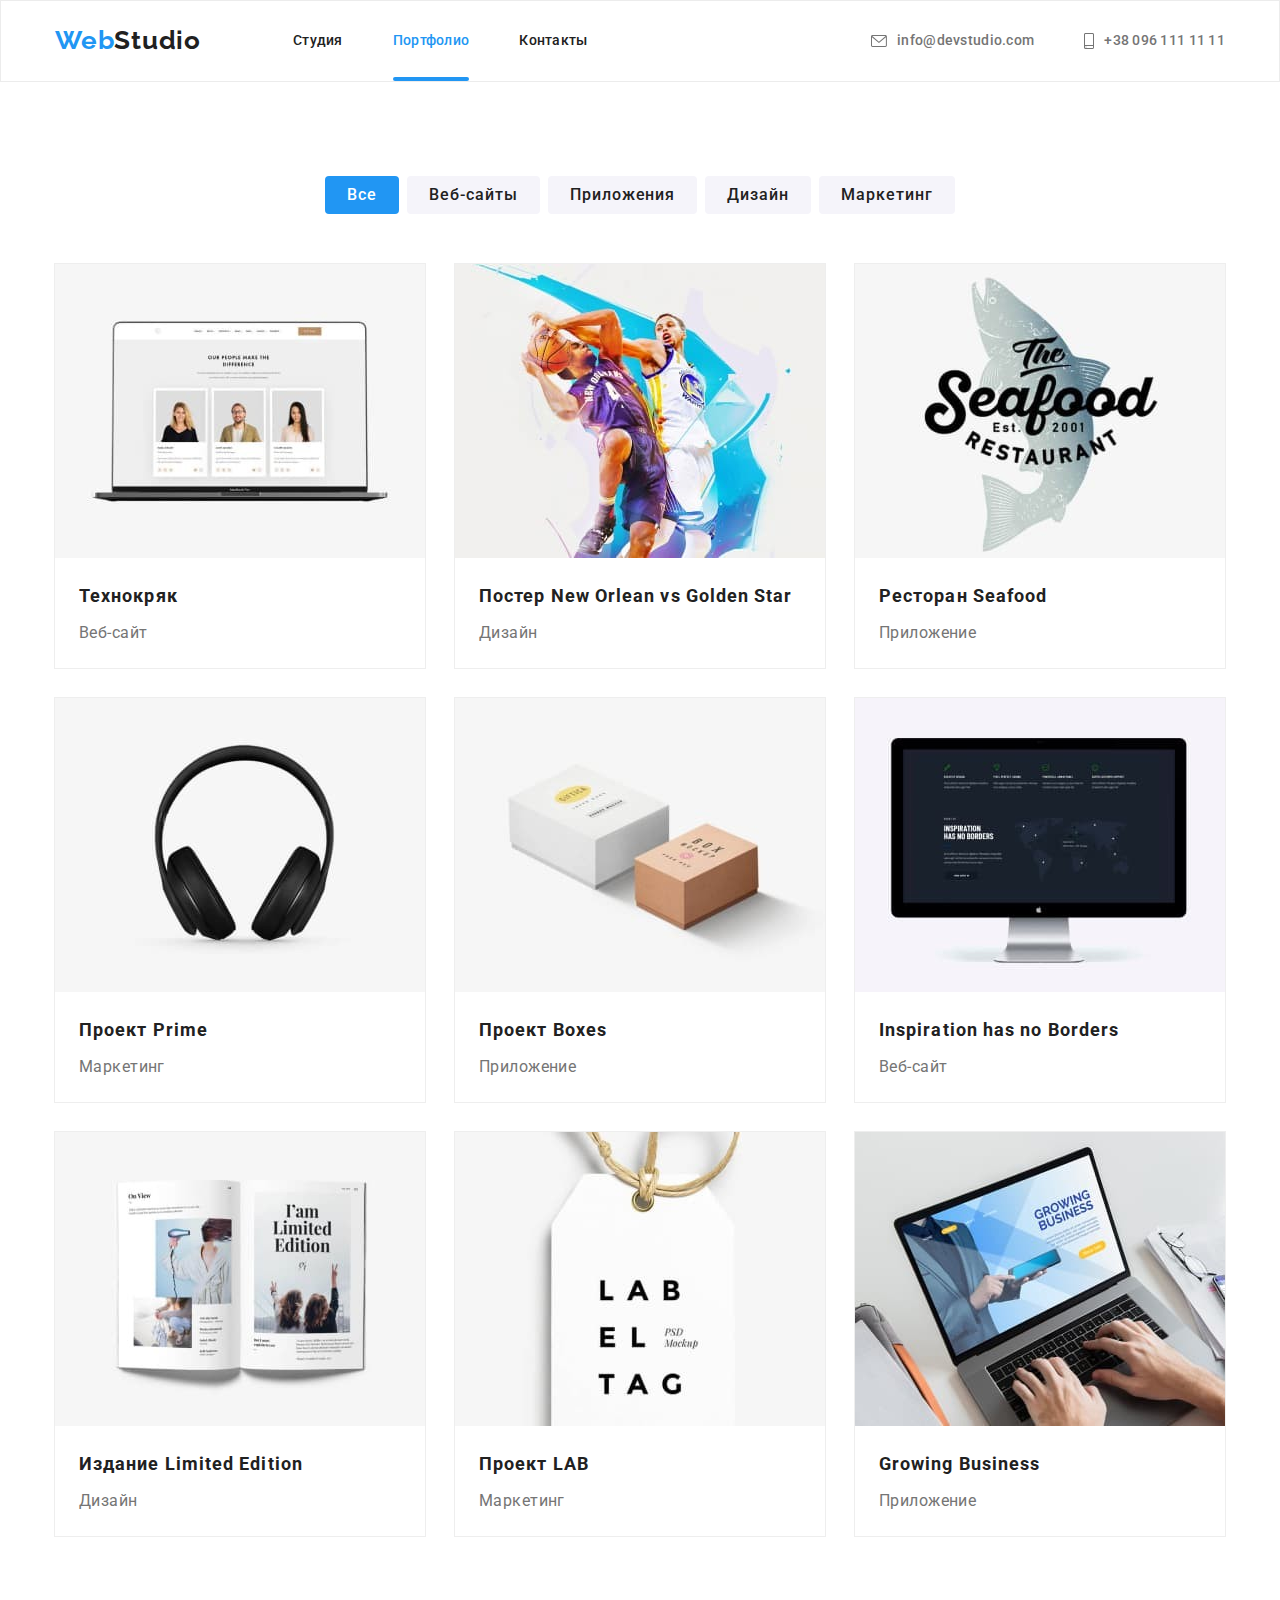
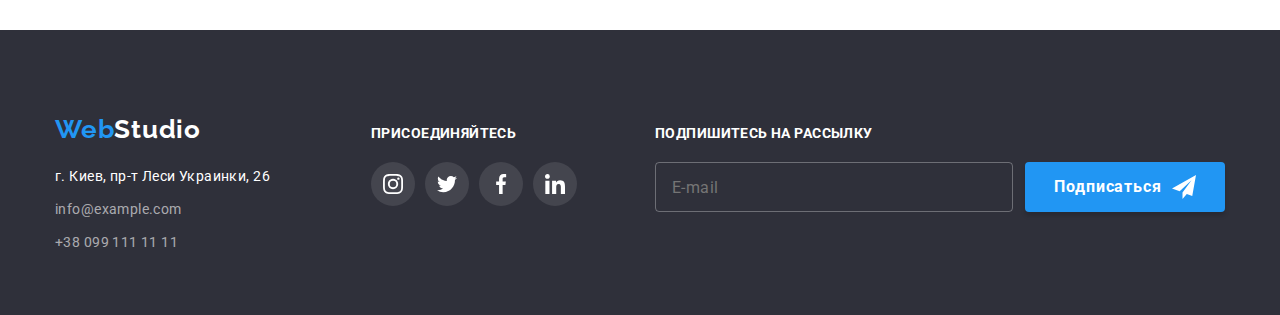
==== commit 0a35c302: "Добавляет адаптив всем изображениям" ====
--- a/portfolio.html
+++ b/portfolio.html
@@ -90,13 +90,38 @@
             <li class="projects-item">
               <a class="link projects-item__link" href="" target="_blank" rel="noopener noreferrer">
                 <div class="projects-item__box">
-                  <img
-                    class="projects-item__img"
-                    src="./images/portfolio/tehnokryak.jpg"
-                    alt="Технокряк"
-                    width="370"
-                    height="294"
-                  />
+                  <picture>
+                    <source
+                      media="(min-width: 1200px)"
+                      srcset="
+                        ./images/portfolio/tehnokryak_l.jpg    1x,
+                        ./images/portfolio/tehnokryak_l@2x.jpg 2x
+                      "
+                      type="image/jpg"
+                    />
+                    <source
+                      media="(min-width: 768px)"
+                      srcset="
+                        ./images/portfolio/tehnokryak_m.jpg    1x,
+                        ./images/portfolio/tehnokryak_m@2x.jpg 2x
+                      "
+                      type="image/jpg"
+                    />
+                    <source
+                      media="(max-width: 767px)"
+                      srcset="
+                        ./images/portfolio/tehnokryak_s.jpg    1x,
+                        ./images/portfolio/tehnokryak_s@2x.jpg 2x
+                      "
+                      type="image/jpg"
+                    />
+                    <img
+                      src="./images/portfolio/tehnokryak_s.jpg"
+                      alt="Технокряк"
+                      width="450"
+                      height="294"
+                    />
+                  </picture>
                   <div class="overlay">
                     <p class="overlay__text">
                       Ресурс предлагает комплексные предложения с разным уровнем функционала и
@@ -114,13 +139,38 @@
             <li class="projects-item">
               <a class="link projects-item__link" href="" target="_blank" rel="noopener noreferrer">
                 <div class="projects-item__box">
-                  <img
-                    class="projects-item__img"
-                    src="./images/portfolio/no-vs-gs.jpg"
-                    alt="Постер New Orlean vs Golden Star"
-                    width="370"
-                    height="294"
-                  />
+                  <picture>
+                    <source
+                      media="(min-width: 1200px)"
+                      srcset="
+                        ./images/portfolio/no-vs-gs_l.jpg    1x,
+                        ./images/portfolio/no-vs-gs_l@2x.jpg 2x
+                      "
+                      type="image/jpg"
+                    />
+                    <source
+                      media="(min-width: 768px)"
+                      srcset="
+                        ./images/portfolio/no-vs-gs_m.jpg    1x,
+                        ./images/portfolio/no-vs-gs_m@2x.jpg 2x
+                      "
+                      type="image/jpg"
+                    />
+                    <source
+                      media="(max-width: 767px)"
+                      srcset="
+                        ./images/portfolio/no-vs-gs_s.jpg    1x,
+                        ./images/portfolio/no-vs-gs_s@2x.jpg 2x
+                      "
+                      type="image/jpg"
+                    />
+                    <img
+                      src="./images/portfolio/no-vs-gs_s.jpg"
+                      alt="New Orlean vs Golden Star"
+                      width="450"
+                      height="294"
+                    />
+                  </picture>
                   <div class="overlay">
                     <p class="overlay__text">
                       Ресурс предлагает комплексные предложения с разным уровнем функционала и
@@ -138,13 +188,38 @@
             <li class="projects-item">
               <a class="link projects-item__link" href="" target="_blank" rel="noopener noreferrer">
                 <div class="projects-item__box">
-                  <img
-                    class="projects-item__img"
-                    src="./images/portfolio/restaurant-seafood.jpg"
-                    alt="Ресторан Seafood"
-                    width="370"
-                    height="294"
-                  />
+                  <picture>
+                    <source
+                      media="(min-width: 1200px)"
+                      srcset="
+                        ./images/portfolio/restaurant-seafood_l.jpg    1x,
+                        ./images/portfolio/restaurant-seafood_l@2x.jpg 2x
+                      "
+                      type="image/jpg"
+                    />
+                    <source
+                      media="(min-width: 768px)"
+                      srcset="
+                        ./images/portfolio/restaurant-seafood_m.jpg    1x,
+                        ./images/portfolio/restaurant-seafood_m@2x.jpg 2x
+                      "
+                      type="image/jpg"
+                    />
+                    <source
+                      media="(max-width: 767px)"
+                      srcset="
+                        ./images/portfolio/restaurant-seafood_s.jpg    1x,
+                        ./images/portfolio/restaurant-seafood_s@2x.jpg 2x
+                      "
+                      type="image/jpg"
+                    />
+                    <img
+                      src="./images/portfolio/restaurant-seafood_s.jpg"
+                      alt="Ресторан Seafood"
+                      width="450"
+                      height="294"
+                    />
+                  </picture>
                   <div class="overlay">
                     <p class="overlay__text">
                       Ресурс предлагает комплексные предложения с разным уровнем функционала и
@@ -162,13 +237,38 @@
             <li class="projects-item">
               <a class="link projects-item__link" href="" target="_blank" rel="noopener noreferrer">
                 <div class="projects-item__box">
-                  <img
-                    class="projects-item__img"
-                    src="./images/portfolio/prime.jpg"
-                    alt="Проект Prime"
-                    width="370"
-                    height="294"
-                  />
+                  <picture>
+                    <source
+                      media="(min-width: 1200px)"
+                      srcset="
+                        ./images/portfolio/prime_l.jpg    1x,
+                        ./images/portfolio/prime_l@2x.jpg 2x
+                      "
+                      type="image/jpg"
+                    />
+                    <source
+                      media="(min-width: 768px)"
+                      srcset="
+                        ./images/portfolio/prime_m.jpg    1x,
+                        ./images/portfolio/prime_m@2x.jpg 2x
+                      "
+                      type="image/jpg"
+                    />
+                    <source
+                      media="(max-width: 767px)"
+                      srcset="
+                        ./images/portfolio/prime_s.jpg    1x,
+                        ./images/portfolio/prime_s@2x.jpg 2x
+                      "
+                      type="image/jpg"
+                    />
+                    <img
+                      src="./images/portfolio/prime_s.jpg"
+                      alt="Проект Prime"
+                      width="450"
+                      height="294"
+                    />
+                  </picture>
                   <div class="overlay">
                     <p class="overlay__text">
                       Ресурс предлагает комплексные предложения с разным уровнем функционала и
@@ -186,13 +286,38 @@
             <li class="projects-item">
               <a class="link projects-item__link" href="" target="_blank" rel="noopener noreferrer">
                 <div class="projects-item__box">
-                  <img
-                    class="projects-item__img"
-                    src="./images/portfolio/boxes.jpg"
-                    alt="Проект Boxes"
-                    width="370"
-                    height="294"
-                  />
+                  <picture>
+                    <source
+                      media="(min-width: 1200px)"
+                      srcset="
+                        ./images/portfolio/boxes_l.jpg    1x,
+                        ./images/portfolio/boxes_l@2x.jpg 2x
+                      "
+                      type="image/jpg"
+                    />
+                    <source
+                      media="(min-width: 768px)"
+                      srcset="
+                        ./images/portfolio/boxes_m.jpg    1x,
+                        ./images/portfolio/boxes_m@2x.jpg 2x
+                      "
+                      type="image/jpg"
+                    />
+                    <source
+                      media="(max-width: 767px)"
+                      srcset="
+                        ./images/portfolio/boxes_s.jpg    1x,
+                        ./images/portfolio/boxes_s@2x.jpg 2x
+                      "
+                      type="image/jpg"
+                    />
+                    <img
+                      src="./images/portfolio/boxes_s.jpg"
+                      alt="Проект Boxes"
+                      width="450"
+                      height="294"
+                    />
+                  </picture>
                   <div class="overlay">
                     <p class="overlay__text">
                       Ресурс предлагает комплексные предложения с разным уровнем функционала и
@@ -210,13 +335,38 @@
             <li class="projects-item">
               <a class="link projects-item__link" href="" target="_blank" rel="noopener noreferrer">
                 <div class="projects-item__box">
-                  <img
-                    class="projects-item__img"
-                    src="./images/portfolio/inspiration-has-no-borders.jpg"
-                    alt="Inspiration has no Borders"
-                    width="370"
-                    height="294"
-                  />
+                  <picture>
+                    <source
+                      media="(min-width: 1200px)"
+                      srcset="
+                        ./images/portfolio/inspiration-has-no-borders_l.jpg    1x,
+                        ./images/portfolio/inspiration-has-no-borders_l@2x.jpg 2x
+                      "
+                      type="image/jpg"
+                    />
+                    <source
+                      media="(min-width: 768px)"
+                      srcset="
+                        ./images/portfolio/inspiration-has-no-borders_m.jpg    1x,
+                        ./images/portfolio/inspiration-has-no-borders_m@2x.jpg 2x
+                      "
+                      type="image/jpg"
+                    />
+                    <source
+                      media="(max-width: 767px)"
+                      srcset="
+                        ./images/portfolio/inspiration-has-no-borders_s.jpg    1x,
+                        ./images/portfolio/inspiration-has-no-borders_s@2x.jpg 2x
+                      "
+                      type="image/jpg"
+                    />
+                    <img
+                      src="./images/portfolio/inspiration-has-no-borders_s.jpg"
+                      alt="Inspiration has no Borders"
+                      width="450"
+                      height="294"
+                    />
+                  </picture>
                   <div class="overlay">
                     <p class="overlay__text">
                       Ресурс предлагает комплексные предложения с разным уровнем функционала и
@@ -234,13 +384,38 @@
             <li class="projects-item">
               <a class="link projects-item__link" href="" target="_blank" rel="noopener noreferrer">
                 <div class="projects-item__box">
-                  <img
-                    class="projects-item__img"
-                    src="./images/portfolio/limited-iditions.jpg"
-                    alt="Издание Limited Edition"
-                    width="370"
-                    height="294"
-                  />
+                  <picture>
+                    <source
+                      media="(min-width: 1200px)"
+                      srcset="
+                        ./images/portfolio/limited-iditions_l.jpg    1x,
+                        ./images/portfolio/limited-iditions_l@2x.jpg 2x
+                      "
+                      type="image/jpg"
+                    />
+                    <source
+                      media="(min-width: 768px)"
+                      srcset="
+                        ./images/portfolio/limited-iditions_m.jpg    1x,
+                        ./images/portfolio/limited-iditions_m@2x.jpg 2x
+                      "
+                      type="image/jpg"
+                    />
+                    <source
+                      media="(max-width: 767px)"
+                      srcset="
+                        ./images/portfolio/limited-iditions_s.jpg    1x,
+                        ./images/portfolio/limited-iditions_s@2x.jpg 2x
+                      "
+                      type="image/jpg"
+                    />
+                    <img
+                      src="./images/portfolio/limited-iditions_s.jpg"
+                      alt="Издание Limited Edition"
+                      width="450"
+                      height="294"
+                    />
+                  </picture>
                   <div class="overlay">
                     <p class="overlay__text">
                       Ресурс предлагает комплексные предложения с разным уровнем функционала и
@@ -258,13 +433,29 @@
             <li class="projects-item">
               <a class="link projects-item__link" href="" target="_blank" rel="noopener noreferrer">
                 <div class="projects-item__box">
-                  <img
-                    class="projects-item__img"
-                    src="./images/portfolio/lab.jpg"
-                    alt="Проект LAB"
-                    width="370"
-                    height="294"
-                  />
+                  <picture>
+                    <source
+                      media="(min-width: 1200px)"
+                      srcset="./images/portfolio/lab_l.jpg 1x, ./images/portfolio/lab_l@2x.jpg 2x"
+                      type="image/jpg"
+                    />
+                    <source
+                      media="(min-width: 768px)"
+                      srcset="./images/portfolio/lab_m.jpg 1x, ./images/portfolio/lab_m@2x.jpg 2x"
+                      type="image/jpg"
+                    />
+                    <source
+                      media="(max-width: 767px)"
+                      srcset="./images/portfolio/lab_s.jpg 1x, ./images/portfolio/lab_s@2x.jpg 2x"
+                      type="image/jpg"
+                    />
+                    <img
+                      src="./images/portfolio/lab_s.jpg"
+                      alt="Проект LAB"
+                      width="450"
+                      height="294"
+                    />
+                  </picture>
                   <div class="overlay">
                     <p class="overlay__text">
                       Ресурс предлагает комплексные предложения с разным уровнем функционала и
@@ -282,13 +473,38 @@
             <li class="projects-item">
               <a class="link projects-item__link" href="" target="_blank" rel="noopener noreferrer">
                 <div class="projects-item__box">
-                  <img
-                    class="projects-item__img"
-                    src="./images/portfolio/growing-business.jpg"
-                    alt="Growing Business"
-                    width="370"
-                    height="294"
-                  />
+                  <picture>
+                    <source
+                      media="(min-width: 1200px)"
+                      srcset="
+                        ./images/portfolio/growing-business_l.jpg    1x,
+                        ./images/portfolio/growing-business_l@2x.jpg 2x
+                      "
+                      type="image/jpg"
+                    />
+                    <source
+                      media="(min-width: 768px)"
+                      srcset="
+                        ./images/portfolio/growing-business_m.jpg    1x,
+                        ./images/portfolio/growing-business_m@2x.jpg 2x
+                      "
+                      type="image/jpg"
+                    />
+                    <source
+                      media="(max-width: 767px)"
+                      srcset="
+                        ./images/portfolio/growing-business_s.jpg    1x,
+                        ./images/portfolio/growing-business_s@2x.jpg 2x
+                      "
+                      type="image/jpg"
+                    />
+                    <img
+                      src="./images/portfolio/growing-business_s.jpg"
+                      alt="Growing Business"
+                      width="450"
+                      height="294"
+                    />
+                  </picture>
                   <div class="overlay">
                     <p class="overlay__text">
                       Ресурс предлагает комплексные предложения с разным уровнем функционала и
@@ -409,10 +625,10 @@
     <div class="mobile-menu" data-menu>
       <ul class="list mobile-menu-nav">
         <li class="mobile-menu-nav__item">
-          <a class="mobile-menu-nav__link link" href="">Студия</a>
+          <a class="mobile-menu-nav__link link" href="./index.html">Студия</a>
         </li>
         <li class="mobile-menu-nav__item">
-          <a class="mobile-menu-nav__link link current" href="">Портфолио</a>
+          <a class="mobile-menu-nav__link link current" href="./portfolio.html">Портфолио</a>
         </li>
         <li class="mobile-menu-nav__item">
           <a class="mobile-menu-nav__link link" href="">Контакты</a>
@@ -420,12 +636,16 @@
       </ul>
       <ul class="list mobile-menu-contacts">
         <li class="mobile-menu-contacts__item mobile-menu-contacts__tel">
-          <a class="mobile-menu-contacts__link link mobile-menu-contacts__tel" href=""
+          <a
+            class="mobile-menu-contacts__link link mobile-menu-contacts__tel"
+            href="tel:+380961111111"
             >+38 096 111 11 11</a
           >
         </li>
         <li class="mobile-menu-contacts__item">
-          <a class="mobile-menu-contacts__link link" href="">info@devstudio.com</a>
+          <a class="mobile-menu-contacts__link link" href="mailto:info@devstudio.com"
+            >info@devstudio.com</a
+          >
         </li>
       </ul>
       <ul class="list mobile-menu-sosial">
--- a/css/main.min.css
+++ b/css/main.min.css
@@ -1 +1 @@
-:root{--main-font: "Roboto";--logo-font: "Raleway";--main-text-color: #212121;--secondary-text-color: #757575;--accent-text-color: #2196F3;--title-text-color: #FFFFFF;--social-icon-text: #AFB1B8;--main-bg-color: #FFFFFF;--secondary-bg-color: #F5F4FA;--title-bg-color: #2F303A;--accent-bg-color: #2196F3;--anim-fast: 250ms cubic-bezier(0.4, 0, 0.2, 1)}.visually-hidden{position:absolute;width:1px;height:1px;margin:-1px;border:0;padding:0;white-space:nowrap;-webkit-clip-path:inset(100%);clip-path:inset(100%);clip:rect(0 0 0 0);overflow:hidden}.portfolio,.clients,.activity,.lead{padding-top:94px;padding-bottom:94px}html{-webkit-box-sizing:border-box;box-sizing:border-box}*,*::before,*::after{-webkit-box-sizing:inherit;box-sizing:inherit}body{background-color:var(--main-bg-color);color:var(--main-text-color);font-family:var(--main-font),sans-serif;font-size:14px;line-height:1.14;letter-spacing:.03em;margin:0}body.no-scroll{overflow:hidden}img{display:block;width:100%;height:auto}h1,h2,h3,h4,p{margin:0}.list{list-style:none;margin:0;padding:0}.link{text-decoration:none}.container{width:100%;margin-left:auto;margin-right:auto;padding-left:15px;padding-right:15px}@media screen and (min-width: 480px){.container{max-width:480px}}@media screen and (min-width: 768px){.container{max-width:768px}}@media screen and (min-width: 1200px){.container{max-width:1200px}}.section{padding-top:60px;padding-bottom:60px}.btn{font-family:inherit;font-weight:700;font-size:16px;line-height:1.88;letter-spacing:.06em;border-radius:4px;border:none;cursor:pointer;color:var(--title-text-color);background:var(--accent-bg-color)}.social-box{display:-webkit-box;display:-ms-flexbox;display:flex;-webkit-box-align:center;-ms-flex-align:center;align-items:center;-webkit-box-pack:center;-ms-flex-pack:center;justify-content:center}.social-box__item:not(:last-child){margin-right:10px}.social-box__link{display:-webkit-box;display:-ms-flexbox;display:flex;-webkit-box-align:center;-ms-flex-align:center;align-items:center;-webkit-box-pack:center;-ms-flex-pack:center;justify-content:center;width:44px;height:44px;background-color:var(--main-bg-color);border-radius:50%;-webkit-transition:background-color var(--anim-fast);transition:background-color var(--anim-fast)}.social-box__link:hover .social-box__icon,.social-box__link:focus .social-box__icon{fill:var(--title-text-color)}.social-box__link:hover,.social-box__link:focus{background-color:var(--accent-bg-color)}.social-box__link--footer{background:rgba(255,255,255,.1)}.social-box__icon{fill:var(--social-icon-text);-webkit-transition:fill var(--anim-fast);transition:fill var(--anim-fast)}.social-box__icon--color{fill:var(--title-text-color)}.title{margin-bottom:30px;text-align:center;font-weight:700;font-size:28px;line-height:1.18;letter-spacing:.03em;color:var(--main-text-color)}@media screen and (min-width: 1200px){.title{margin-bottom:50px;font-weight:700;font-size:36px;line-height:1.17;letter-spacing:.03em}}.backdrop{position:fixed;top:0;left:0;width:100%;height:100%;background-color:rgba(0,0,0,.2);opacity:1;visibility:visible;pointer-events:initial;-webkit-transition:opacity var(--anim-fast),visibility var(--anim-fast);transition:opacity var(--anim-fast),visibility var(--anim-fast)}.backdrop.is-hidden{opacity:0;visibility:hidden;pointer-events:none}.modal{position:absolute;top:50%;left:50%;-webkit-transform:translate(-50%, -50%);transform:translate(-50%, -50%);width:450px;height:609px;background-color:var(--main-bg-color);-webkit-box-shadow:0px 1px 3px rgba(0,0,0,.12),0px 1px 1px rgba(0,0,0,.14),0px 2px 1px rgba(0,0,0,.2);box-shadow:0px 1px 3px rgba(0,0,0,.12),0px 1px 1px rgba(0,0,0,.14),0px 2px 1px rgba(0,0,0,.2);border-radius:4px}@media screen and (min-width: 1200px){.modal{width:528px}}.modal__close-btn{position:absolute;display:-webkit-box;display:-ms-flexbox;display:flex;-webkit-box-pack:center;-ms-flex-pack:center;justify-content:center;-webkit-box-align:center;-ms-flex-align:center;align-items:center;top:8px;right:8px;width:30px;height:30px;border-radius:50%;border:1px solid rgba(0,0,0,.1);background-color:var(--main-bg-color);cursor:pointer}.modal-form{display:-webkit-box;display:-ms-flexbox;display:flex;-webkit-box-orient:vertical;-webkit-box-direction:normal;-ms-flex-direction:column;flex-direction:column;padding:40px}.modal-form__title{margin-bottom:12px;font-weight:700;font-size:20px;line-height:1.5;text-align:center;letter-spacing:.03em;color:var(--main-text-color)}@media screen and (min-width: 1200px){.modal-form__title{line-height:1.15}}.modal-form__input-area{margin-bottom:20px}.modal-form__label{margin-bottom:4px;display:block;text-align:start;font-weight:400;font-size:12px;line-height:1.17;letter-spacing:.01em;color:var(--secondary-text-color)}.modal-form__field{position:relative;display:block;margin-bottom:10px}.modal-form__field:focus-within>.modal-form__input{border-color:var(--accent-bg-color)}.modal-form__field:focus-within>.modal-form__svg{fill:var(--accent-bg-color)}.modal-form__field:focus-within .modal-form__comment{border-color:var(--accent-bg-color)}.modal-form__input{display:block;padding-left:42px;width:100%;height:40px;border:1px solid rgba(33,33,33,.2);border-radius:4px;outline:rgba(0,0,0,0);-webkit-transition:var(--anim-fast);transition:var(--anim-fast)}.modal-form__svg{position:absolute;top:11px;left:12px;-webkit-transition:var(--anim-fast);transition:var(--anim-fast)}.modal-form__comment{display:block;width:100%;height:120px;padding:12px 16px;border:1px solid rgba(33,33,33,.2);border-radius:4px;resize:none;outline:rgba(0,0,0,0);-webkit-transition:var(--anim-fast);transition:var(--anim-fast)}.modal-form__btn{margin-left:auto;margin-right:auto;padding:10px 55px;width:200px;color:var(--title-text-color);background-color:var(--accent-bg-color);-webkit-box-shadow:0px 4px 4px rgba(0,0,0,.15);box-shadow:0px 4px 4px rgba(0,0,0,.15);-webkit-transition:background var(--anim-fast);transition:background var(--anim-fast)}.modal-form__btn:hover,.modal-form__btn:focus{background-color:#188ce8}.checkbox-label{display:-webkit-box;display:-ms-flexbox;display:flex;-webkit-box-pack:center;-ms-flex-pack:center;justify-content:center;-webkit-box-align:center;-ms-flex-align:center;align-items:center;margin-bottom:30px}.checkbox-label__custom{display:-webkit-inline-box;display:-ms-inline-flexbox;display:inline-flex;-webkit-box-pack:center;-ms-flex-pack:center;justify-content:center;-webkit-box-align:center;-ms-flex-align:center;align-items:center;margin-right:8px;width:16px;height:15px;border:2px solid var(--main-text-color);border-radius:2px;-webkit-transition:var(--anim-fast);transition:var(--anim-fast)}.checkbox-label__input:focus+.checkbox-label__custom{border:2px solid var(--accent-bg-color)}.checkbox-label__input:checked+.checkbox-label__custom{background-color:var(--accent-bg-color);border:2px solid rgba(0,0,0,0)}.checkbox-label__svg{fill:var(--main-bg-color)}.checkbox-label__text{font-weight:400;font-size:12px;line-height:1.17;letter-spacing:.03em;color:var(--secondary-text-color);-webkit-user-select:none;-moz-user-select:none;-ms-user-select:none;user-select:none}@media screen and (min-width: 1200px){.checkbox-label__text{font-size:14px;line-height:1.7}}.checkbox-label__link{-webkit-text-decoration-line:underline;text-decoration-line:underline;color:var(--accent-text-color)}.overlay{position:absolute;top:0;left:0;-webkit-transform:translateY(100%);transform:translateY(100%);padding:63px 24px;display:-webkit-box;display:-ms-flexbox;display:flex;-webkit-box-align:center;-ms-flex-align:center;align-items:center;-webkit-box-pack:center;-ms-flex-pack:center;justify-content:center;width:100%;height:100%;background:rgba(33,150,243,.9);-webkit-transition:-webkit-transform var(--anim-fast);transition:-webkit-transform var(--anim-fast);transition:transform var(--anim-fast);transition:transform var(--anim-fast), -webkit-transform var(--anim-fast)}.overlay__text{font-weight:400;font-size:18px;line-height:1.55;letter-spacing:.03em;color:var(--title-text-color)}.projects-item__link:hover .overlay,.projects-item__link:focus .overlay{-webkit-transform:translateY(0);transform:translateY(0)}.mobile-menu-btn{background-color:rgba(0,0,0,0);border:none;width:40px;height:40px;display:-webkit-box;display:-ms-flexbox;display:flex;-webkit-box-align:center;-ms-flex-align:center;align-items:center;-webkit-box-pack:center;-ms-flex-pack:center;justify-content:center;z-index:100}@media screen and (min-width: 768px){.mobile-menu-btn{display:none}}.mobile-menu-btn.is-open .mobile-menu-burger{opacity:0}.mobile-menu-close{opacity:0}.mobile-menu-btn.is-open .mobile-menu-close{opacity:1}.mobile-menu{position:fixed;top:0;left:0;z-index:10;-webkit-transform:translateX(100%);transform:translateX(100%);width:100%;height:100%;padding:48px 40px;display:-webkit-box;display:-ms-flexbox;display:flex;-webkit-box-orient:vertical;-webkit-box-direction:normal;-ms-flex-direction:column;flex-direction:column;background-color:#fff;-webkit-transition:500ms;transition:500ms}.mobile-menu.is-open{-webkit-transform:translateX(0);transform:translateX(0)}@media screen and (min-width: 768px){.mobile-menu{display:none}}.mobile-menu-nav{margin-bottom:auto}.mobile-menu-nav__link{font-weight:500;font-size:40px;line-height:1.18;letter-spacing:.02em;color:#212121}.mobile-menu-nav__item:not(:last-child){margin-bottom:32px}.mobile-menu-nav .current{color:var(--accent-text-color)}.mobile-menu-contacts{margin-bottom:64px}.mobile-menu-contacts__link{font-weight:500;font-size:24px;line-height:1.17;letter-spacing:.02em;color:#757575}.mobile-menu-contacts__tel{font-size:34px;line-height:1.18;color:var(--accent-text-color)}.mobile-menu-contacts__item:not(:last-child){margin-bottom:32px}.mobile-menu-sosial{display:-webkit-box;display:-ms-flexbox;display:flex;-webkit-box-align:center;-ms-flex-align:center;align-items:center;-ms-flex-wrap:wrap;flex-wrap:wrap;gap:10px}.mobile-menu-sosial__link{font-weight:500;font-size:18px;line-height:1.22;letter-spacing:.02em;color:#2196f3}.mobile-menu-sosial__item:not(:last-child) .mobile-menu-sosial__link{padding-right:10px;border-right:1px solid rgba(33,33,33,.2)}.header{background-color:var(--main-bg-color);border:1px solid #ececec}.container-header{display:-webkit-box;display:-ms-flexbox;display:flex;-webkit-box-align:center;-ms-flex-align:center;align-items:center}@media screen and (min-width: 768px)and (max-width: 1199px){.container-header{display:-webkit-box;display:-ms-flexbox;display:flex;-webkit-box-pack:justify;-ms-flex-pack:justify;justify-content:space-between}}@media screen and (min-width: 1200px){.header-nav{display:-webkit-box;display:-ms-flexbox;display:flex;-webkit-box-align:center;-ms-flex-align:center;align-items:center}}.logo{display:block;margin:16px auto 16px 15px;font-family:var(--logo-font);font-weight:700;font-size:24px;line-height:1.17;letter-spacing:.03em}.logo--web{color:var(--accent-text-color)}@media screen and (min-width: 768px){.logo{margin:26px auto 26px 0}}@media screen and (min-width: 1200px){.logo{margin:24px 92px 25px 0px;font-size:26px;line-height:1.19}}.header-logo{color:var(--main-text-color)}.header-list{display:none}@media screen and (min-width: 768px){.header-list{display:-webkit-box;display:-ms-flexbox;display:flex}.header-list .header-list__item:not(:last-child){margin-right:50px}.header-list__link{position:relative;display:block;padding-top:32px;padding-bottom:32px;color:var(--main-text-color);font-weight:500;line-height:1.14;letter-spacing:.02em;-webkit-transition:color var(--anim-fast);transition:color var(--anim-fast)}.header-list__link.current::after{content:"";position:absolute;display:block;width:100%;height:4px;background-color:var(--accent-text-color);border-radius:2px;left:0;bottom:0}.header-list__link:focus{color:var(--accent-text-color)}.header-list .current{color:var(--accent-text-color)}}@media screen and (min-width: 1200px){.header-list{display:-webkit-box;display:-ms-flexbox;display:flex}.header-list .header-list__item:not(:last-child){margin-right:50px}.header-list__link{position:relative;display:block;padding-top:32px;padding-bottom:32px;color:var(--main-text-color);font-weight:500;line-height:1.14;letter-spacing:.02em;-webkit-transition:color var(--anim-fast);transition:color var(--anim-fast)}.header-list__link.current::after{content:"";position:absolute;display:block;width:100%;height:4px;background-color:var(--accent-text-color);border-radius:2px;left:0;bottom:0}.header-list__link:hover,.header-list__link:focus{color:var(--accent-text-color)}.header-list .current{color:var(--accent-text-color)}}.header-contact{display:none}@media screen and (min-width: 768px)and (max-width: 1199px){.header-contact{display:-webkit-box;display:-ms-flexbox;display:flex;-webkit-box-orient:vertical;-webkit-box-direction:normal;-ms-flex-direction:column;flex-direction:column;gap:10px;margin-left:auto;margin-top:21px;margin-bottom:21px;margin-right:0}.header-contact__link{display:-webkit-box;display:-ms-flexbox;display:flex;-webkit-box-align:center;-ms-flex-align:center;align-items:center;font-weight:500;font-size:12px;line-height:1.17;letter-spacing:.02em;color:var(--secondary-text-color);-webkit-transition:color var(--anim-fast);transition:color var(--anim-fast)}.header-contact__link:focus{color:var(--accent-text-color)}.header-contact__icon{margin-right:10px;fill:currentColor}}@media screen and (min-width: 1200px){.header-contact{display:-webkit-box;display:-ms-flexbox;display:flex;margin-left:auto}.header-contact__link{display:-webkit-box;display:-ms-flexbox;display:flex;-webkit-box-align:center;-ms-flex-align:center;align-items:center;padding-top:32px;padding-bottom:32px;font-weight:500;font-size:14px;line-height:1.14;letter-spacing:.02em;color:var(--secondary-text-color);-webkit-transition:color var(--anim-fast);transition:color var(--anim-fast)}.header-contact__link:hover,.header-contact__link:focus{color:var(--accent-text-color)}.header-contact .header-contact__item:not(:last-child){margin-right:50px}.header-contact__icon{margin-right:10px;fill:currentColor}}.lead{padding:118px 0;background-color:var(--title-bg-color)}@media screen and (min-width: 1200px){.lead{padding:200px 0}}.container-lead{text-align:center}.cover{margin-left:auto;margin-right:auto;background-image:-webkit-gradient(linear, left top, right top, from(rgba(47, 48, 58, 0.4)), to(rgba(47, 48, 58, 0.4))),url(../images/Background/Background-lead.jpg);background-image:linear-gradient(to right, rgba(47, 48, 58, 0.4), rgba(47, 48, 58, 0.4)),url(../images/Background/Background-lead.jpg);background-repeat:no-repeat;background-position:center;background-size:cover}@media screen and (min-width: 1200px){.cover{max-width:1600px}}.lead-slogan{margin:0 auto 30px;font-weight:900;font-size:26px;line-height:1.6;letter-spacing:.06em;text-align:center;text-transform:uppercase;color:var(--title-text-color)}@media screen and (min-width: 768px){.lead-slogan{width:360px}}@media screen and (min-width: 1200px){.lead-slogan{width:696px;font-weight:900;font-size:44px;line-height:1.36;letter-spacing:.06em}}.lead-btn{padding:10px 32px;-webkit-transition:background var(--anim-fast);transition:background var(--anim-fast)}.lead-btn:hover,.lead-btn:focus{background:#188ce8}.advantages{padding-top:60px;padding-bottom:60px}@media screen and (min-width: 768px){.advantages{padding-top:60px;padding-bottom:60px}}@media screen and (min-width: 1200px){.advantages{padding-top:94px;padding-bottom:94px}}@media screen and (min-width: 768px){.advantages-list{display:-webkit-box;display:-ms-flexbox;display:flex;-ms-flex-wrap:wrap;flex-wrap:wrap;-webkit-box-pack:justify;-ms-flex-pack:justify;justify-content:space-between}}@media screen and (min-width: 1200px){.advantages-list{display:-webkit-box;display:-ms-flexbox;display:flex;-ms-flex-wrap:nowrap;flex-wrap:nowrap}}@media screen and (max-width: 767px){.advantages-item:not(:last-child){margin-bottom:30px}}@media screen and (min-width: 768px){.advantages-item{width:354px}.advantages-item:nth-child(-n+2){margin-bottom:30px}}@media screen and (min-width: 1200px){.advantages-item{width:270px}.advantages-item:nth-child(-n+4){margin-bottom:0}.advantages-item:not(:last-child){margin-right:30px}}.advantages-icon-box{display:-webkit-box;display:-ms-flexbox;display:flex;-webkit-box-pack:center;-ms-flex-pack:center;justify-content:center;-webkit-box-align:center;-ms-flex-align:center;align-items:center;margin-bottom:30px;height:120px;background:var(--secondary-bg-color);border-radius:4px}.advantages-subtitle{margin-bottom:10px;font-size:14px;line-height:1.14;text-transform:uppercase}.advantages-desc{line-height:1.71;color:var(--secondary-text-color)}.activity{padding-top:0}@media screen and (max-width: 1199px){.activity{display:none}}.container-activity{text-align:center}.activity-list{display:-webkit-box;display:-ms-flexbox;display:flex}.activity-list .activity-item:not(:last-child){margin-right:30px}.activity-item{position:relative}.activity-item__desc{position:absolute;bottom:0;right:0;display:-webkit-box;display:-ms-flexbox;display:flex;-webkit-box-pack:center;-ms-flex-pack:center;justify-content:center;-webkit-box-align:center;-ms-flex-align:center;align-items:center;width:100%;height:70px;font-weight:700;font-size:14px;line-height:1.14;letter-spacing:.03em;text-transform:uppercase;color:var(--title-text-color);background:rgba(47,48,58,.8)}.team{padding-top:60px;padding-bottom:60px;background-color:var(--secondary-bg-color)}@media screen and (min-width: 768px){.team{padding-top:60px;padding-bottom:60px}}@media screen and (min-width: 1200px){.team{padding-top:94px;padding-bottom:94px}}@media screen and (min-width: 768px){.team-list{display:-webkit-box;display:-ms-flexbox;display:flex;-ms-flex-wrap:wrap;flex-wrap:wrap;-webkit-box-pack:justify;-ms-flex-pack:justify;justify-content:space-between}}@media screen and (min-width: 1200px){.team-list{display:-webkit-box;display:-ms-flexbox;display:flex;-ms-flex-wrap:nowrap;flex-wrap:nowrap}}.team-card{background-color:var(--main-bg-color);-webkit-box-shadow:0px 1px 3px rgba(0,0,0,.12),0px 1px 1px rgba(0,0,0,.14),0px 2px 1px rgba(0,0,0,.2);box-shadow:0px 1px 3px rgba(0,0,0,.12),0px 1px 1px rgba(0,0,0,.14),0px 2px 1px rgba(0,0,0,.2);border-radius:0px 0px 4px 4px}@media screen and (max-width: 767px){.team-card:not(:last-child){margin-bottom:30px}}@media screen and (min-width: 768px){.team-card{width:354px}.team-card:nth-child(-n+2){margin-bottom:30px}}@media screen and (min-width: 1200px){.team-card{width:270px}.team-card:nth-child(-n+4){margin-bottom:0}.team-card:not(:last-child){margin-right:30px}}.team-card__tank{padding-top:30px;padding-bottom:30px}.team-card__name{margin-bottom:10px;font-weight:500;font-size:16px;line-height:1.19;text-align:center}.team-card__position{margin-bottom:16px;font-size:16px;line-height:1.19;text-align:center;color:var(--secondary-text-color)}.container-clients{text-align:center}.clients-list{display:-webkit-box;display:-ms-flexbox;display:flex;-ms-flex-wrap:wrap;flex-wrap:wrap;gap:30px}.clients-item{width:210px}@media screen and (max-width: 479px){.clients-item{width:100%}}@media screen and (min-width: 768px){.clients-item{width:226px}}@media screen and (min-width: 1200px){.clients-item{width:170px}}.clients-item__icon{fill:var(--social-icon-text);-webkit-transition:fill var(--anim-fast);transition:fill var(--anim-fast)}.clients-item__link{display:-webkit-box;display:-ms-flexbox;display:flex;-webkit-box-align:center;-ms-flex-align:center;align-items:center;-webkit-box-pack:center;-ms-flex-pack:center;justify-content:center;height:92px;border:1px solid var(--social-icon-text);border-radius:4px;-webkit-transition:border var(--anim-fast);transition:border var(--anim-fast)}.clients-item__link:hover,.clients-item__link:focus{border:1px solid var(--accent-text-color)}.clients-item__link:hover .clients-item__icon,.clients-item__link:focus .clients-item__icon{fill:var(--accent-text-color)}.filter-btn{padding:6px 22px;margin-bottom:15px;font-weight:500;line-height:1.62;color:var(--main-text-color);background-color:var(--secondary-bg-color);-webkit-transition:color var(--anim-fast),background var(--anim-fast),-webkit-box-shadow var(--anim-fast);transition:color var(--anim-fast),background var(--anim-fast),-webkit-box-shadow var(--anim-fast);transition:color var(--anim-fast),background var(--anim-fast),box-shadow var(--anim-fast);transition:color var(--anim-fast),background var(--anim-fast),box-shadow var(--anim-fast),-webkit-box-shadow var(--anim-fast)}.filter-btn:hover,.filter-btn:focus{color:var(--title-text-color);background:var(--accent-bg-color);-webkit-box-shadow:0px 3px 1px rgba(0,0,0,.1),0px 1px 2px rgba(0,0,0,.08),0px 2px 2px rgba(0,0,0,.12);box-shadow:0px 3px 1px rgba(0,0,0,.1),0px 1px 2px rgba(0,0,0,.08),0px 2px 2px rgba(0,0,0,.12)}.filter-btn-active{color:var(--title-text-color);background-color:var(--accent-bg-color)}.filter-list{display:-webkit-box;display:-ms-flexbox;display:flex;-ms-flex-wrap:wrap;flex-wrap:wrap;margin-bottom:25px}.filter-list .btn-item:not(:last-child){margin-right:8px}@media screen and (min-width: 768px){.filter-list{-webkit-box-pack:center;-ms-flex-pack:center;justify-content:center;margin-bottom:15px}}@media screen and (min-width: 1200px){.filter-list{margin-bottom:35px}}.projects-list{display:-webkit-box;display:-ms-flexbox;display:flex;-webkit-box-pack:center;-ms-flex-pack:center;justify-content:center;-ms-flex-wrap:wrap;flex-wrap:wrap;gap:30px}.projects-item{width:450px;background-color:var(--main-bg-color);outline:1px solid #eee}@media screen and (min-width: 768px){.projects-item{width:354px}}@media screen and (min-width: 1200px){.projects-item{width:370px}}.projects-item__box{position:relative;overflow:hidden}.projects-item__tank{padding:20px 24px}.projects-item__subtitle{margin-bottom:4px;font-size:18px;line-height:2;letter-spacing:.06em;color:var(--main-text-color)}.projects-item__desc{font-size:16px;line-height:1.88;color:var(--secondary-text-color)}.projects-item__link{display:block;-webkit-transition:-webkit-box-shadow var(--anim-fast);transition:-webkit-box-shadow var(--anim-fast);transition:box-shadow var(--anim-fast);transition:box-shadow var(--anim-fast), -webkit-box-shadow var(--anim-fast)}.projects-item__link:hover,.projects-item__link:focus{-webkit-box-shadow:0px 1px 1px rgba(0,0,0,.12),0px 4px 4px rgba(0,0,0,.06),1px 4px 6px rgba(0,0,0,.16);box-shadow:0px 1px 1px rgba(0,0,0,.12),0px 4px 4px rgba(0,0,0,.06),1px 4px 6px rgba(0,0,0,.16)}.footer{padding-top:60px;padding-bottom:60px;background-color:var(--title-bg-color)}@media screen and (min-width: 768px)and (max-width: 1199px){.footer-container{display:-webkit-box;display:-ms-flexbox;display:flex;-ms-flex-wrap:wrap;flex-wrap:wrap;-webkit-box-pack:justify;-ms-flex-pack:justify;justify-content:space-between;-webkit-box-align:baseline;-ms-flex-align:baseline;align-items:baseline;padding-left:76px;padding-right:89px}}@media screen and (max-width: 1199px){.footer-container{text-align:center}}@media screen and (min-width: 1200px){.footer-container{display:-webkit-box;display:-ms-flexbox;display:flex;-webkit-box-align:baseline;-ms-flex-align:baseline;align-items:baseline;-webkit-box-pack:justify;-ms-flex-pack:justify;justify-content:space-between}}.footer-logo{display:block;margin-bottom:20px;color:var(--title-text-color)}.footer-wrapper{margin-bottom:60px}@media screen and (min-width: 1200px){.footer-wrapper{margin-bottom:0}}.footer-social{margin-bottom:60px}@media screen and (min-width: 1200px){.footer-social{margin-bottom:0}}.footer-contact__link{font-style:normal;line-height:1.71;color:rgba(255,255,255,.6);-webkit-transition:color var(--anim-fast);transition:color var(--anim-fast)}.footer-contact__link:hover,.footer-contact__link:focus{color:var(--accent-text-color)}.footer-contact .footer-contact__item:not(:last-child){margin-bottom:9px}.footer-contact__map{font-style:normal;line-height:1.71;color:var(--title-text-color)}.social-title{margin-bottom:20px;font-size:14px;line-height:1.14;letter-spacing:.03em;text-transform:uppercase;color:var(--title-text-color)}@media screen and (max-width: 1199px){.footer-subscribe__form{display:-webkit-box;display:-ms-flexbox;display:flex;-webkit-box-orient:vertical;-webkit-box-direction:normal;-ms-flex-direction:column;flex-direction:column;-webkit-box-align:center;-ms-flex-align:center;align-items:center;max-width:450px}}@media screen and (min-width: 768px)and (max-width: 1199px){.footer-subscribe{margin-left:76px;margin-right:76px;width:450px}}.footer-subscribe__title{margin-bottom:20px;font-size:14px;line-height:1.14;letter-spacing:.03em;text-transform:uppercase;color:var(--title-text-color)}.footer-subscribe__input{display:-webkit-box;display:-ms-flexbox;display:flex;-webkit-box-align:center;-ms-flex-align:center;align-items:center;width:100%;height:50px;padding-left:16px;margin-bottom:20px;background-color:inherit;border-radius:4px;border:1px solid rgba(255,255,255,.3);font-size:16px;line-height:1.25;letter-spacing:.03em;color:var(--title-text-color);outline:rgba(0,0,0,0)}@media screen and (min-width: 1200px){.footer-subscribe__form{display:-webkit-box;display:-ms-flexbox;display:flex;width:570px}.footer-subscribe__input{width:358px;margin-right:12px}}.subscribe-btn{display:-webkit-box;display:-ms-flexbox;display:flex;-webkit-box-align:center;-ms-flex-align:center;align-items:center;-webkit-box-pack:center;-ms-flex-pack:center;justify-content:center;width:200px;height:50px;-webkit-box-shadow:0px 4px 4px rgba(0,0,0,.15);box-shadow:0px 4px 4px rgba(0,0,0,.15)}.subscribe-btn__icon{margin-left:10px;fill:var(--main-bg-color)}/*# sourceMappingURL=main.min.css.map */+:root{--main-font: "Roboto";--logo-font: "Raleway";--main-text-color: #212121;--secondary-text-color: #757575;--accent-text-color: #2196F3;--title-text-color: #FFFFFF;--social-icon-text: #AFB1B8;--main-bg-color: #FFFFFF;--secondary-bg-color: #F5F4FA;--title-bg-color: #2F303A;--accent-bg-color: #2196F3;--anim-fast: 250ms cubic-bezier(0.4, 0, 0.2, 1)}.visually-hidden{position:absolute;width:1px;height:1px;margin:-1px;border:0;padding:0;white-space:nowrap;-webkit-clip-path:inset(100%);clip-path:inset(100%);clip:rect(0 0 0 0);overflow:hidden}.portfolio,.clients,.activity,.lead{padding-top:94px;padding-bottom:94px}html{-webkit-box-sizing:border-box;box-sizing:border-box}*,*::before,*::after{-webkit-box-sizing:inherit;box-sizing:inherit}body{background-color:var(--main-bg-color);color:var(--main-text-color);font-family:var(--main-font),sans-serif;font-size:14px;line-height:1.14;letter-spacing:.03em;margin:0}body.no-scroll{overflow:hidden}img{display:block;max-width:100%;height:auto}h1,h2,h3,h4,p{margin:0}.list{list-style:none;margin:0;padding:0}.link{text-decoration:none}.container{width:100%;margin-left:auto;margin-right:auto;padding-left:15px;padding-right:15px}@media screen and (min-width: 480px){.container{max-width:480px}}@media screen and (min-width: 768px){.container{max-width:768px}}@media screen and (min-width: 1200px){.container{max-width:1200px}}.section{padding-top:60px;padding-bottom:60px}.btn{font-family:inherit;font-weight:700;font-size:16px;line-height:1.88;letter-spacing:.06em;border-radius:4px;border:none;cursor:pointer;color:var(--title-text-color);background:var(--accent-bg-color)}.social-box{display:-webkit-box;display:-ms-flexbox;display:flex;-webkit-box-align:center;-ms-flex-align:center;align-items:center;-webkit-box-pack:center;-ms-flex-pack:center;justify-content:center}.social-box__item:not(:last-child){margin-right:10px}.social-box__link{display:-webkit-box;display:-ms-flexbox;display:flex;-webkit-box-align:center;-ms-flex-align:center;align-items:center;-webkit-box-pack:center;-ms-flex-pack:center;justify-content:center;width:44px;height:44px;background-color:var(--main-bg-color);border-radius:50%;-webkit-transition:background-color var(--anim-fast);transition:background-color var(--anim-fast)}.social-box__link:hover .social-box__icon,.social-box__link:focus .social-box__icon{fill:var(--title-text-color)}.social-box__link:hover,.social-box__link:focus{background-color:var(--accent-bg-color)}.social-box__link--footer{background:rgba(255,255,255,.1)}.social-box__icon{fill:var(--social-icon-text);-webkit-transition:fill var(--anim-fast);transition:fill var(--anim-fast)}.social-box__icon--color{fill:var(--title-text-color)}.title{margin-bottom:30px;text-align:center;font-weight:700;font-size:28px;line-height:1.18;letter-spacing:.03em;color:var(--main-text-color)}@media screen and (min-width: 1200px){.title{margin-bottom:50px;font-weight:700;font-size:36px;line-height:1.17;letter-spacing:.03em}}.backdrop{position:fixed;top:0;left:0;width:100%;height:100%;background-color:rgba(0,0,0,.2);opacity:1;visibility:visible;pointer-events:initial;-webkit-transition:opacity var(--anim-fast),visibility var(--anim-fast);transition:opacity var(--anim-fast),visibility var(--anim-fast)}.backdrop.is-hidden{opacity:0;visibility:hidden;pointer-events:none}.modal{position:absolute;top:50%;left:50%;-webkit-transform:translate(-50%, -50%);transform:translate(-50%, -50%);width:450px;height:609px;background-color:var(--main-bg-color);-webkit-box-shadow:0px 1px 3px rgba(0,0,0,.12),0px 1px 1px rgba(0,0,0,.14),0px 2px 1px rgba(0,0,0,.2);box-shadow:0px 1px 3px rgba(0,0,0,.12),0px 1px 1px rgba(0,0,0,.14),0px 2px 1px rgba(0,0,0,.2);border-radius:4px}@media screen and (max-width: 479px){.modal{width:100%}}@media screen and (min-width: 1200px){.modal{width:528px}}.modal__close-btn{position:absolute;display:-webkit-box;display:-ms-flexbox;display:flex;-webkit-box-pack:center;-ms-flex-pack:center;justify-content:center;-webkit-box-align:center;-ms-flex-align:center;align-items:center;top:8px;right:8px;width:30px;height:30px;border-radius:50%;border:1px solid rgba(0,0,0,.1);background-color:var(--main-bg-color);cursor:pointer}.modal-form{display:-webkit-box;display:-ms-flexbox;display:flex;-webkit-box-orient:vertical;-webkit-box-direction:normal;-ms-flex-direction:column;flex-direction:column;padding:40px}.modal-form__title{margin-bottom:12px;font-weight:700;font-size:20px;line-height:1.5;text-align:center;letter-spacing:.03em;color:var(--main-text-color)}@media screen and (min-width: 1200px){.modal-form__title{line-height:1.15}}.modal-form__input-area{margin-bottom:20px}.modal-form__label{margin-bottom:4px;display:block;text-align:start;font-weight:400;font-size:12px;line-height:1.17;letter-spacing:.01em;color:var(--secondary-text-color)}.modal-form__field{position:relative;display:block;margin-bottom:10px}.modal-form__field:focus-within>.modal-form__input{border-color:var(--accent-bg-color)}.modal-form__field:focus-within>.modal-form__svg{fill:var(--accent-bg-color)}.modal-form__field:focus-within .modal-form__comment{border-color:var(--accent-bg-color)}.modal-form__input{display:block;padding-left:42px;width:100%;height:40px;border:1px solid rgba(33,33,33,.2);border-radius:4px;outline:rgba(0,0,0,0);-webkit-transition:var(--anim-fast);transition:var(--anim-fast)}.modal-form__svg{position:absolute;top:11px;left:12px;-webkit-transition:var(--anim-fast);transition:var(--anim-fast)}.modal-form__comment{display:block;width:100%;height:120px;padding:12px 16px;border:1px solid rgba(33,33,33,.2);border-radius:4px;resize:none;outline:rgba(0,0,0,0);-webkit-transition:var(--anim-fast);transition:var(--anim-fast)}.modal-form__btn{margin-left:auto;margin-right:auto;padding:10px 55px;width:200px;color:var(--title-text-color);background-color:var(--accent-bg-color);-webkit-box-shadow:0px 4px 4px rgba(0,0,0,.15);box-shadow:0px 4px 4px rgba(0,0,0,.15);-webkit-transition:background var(--anim-fast);transition:background var(--anim-fast)}.modal-form__btn:hover,.modal-form__btn:focus{background-color:#188ce8}.checkbox-label{display:-webkit-box;display:-ms-flexbox;display:flex;-webkit-box-pack:center;-ms-flex-pack:center;justify-content:center;-webkit-box-align:center;-ms-flex-align:center;align-items:center;margin-bottom:30px}.checkbox-label__custom{display:-webkit-inline-box;display:-ms-inline-flexbox;display:inline-flex;-webkit-box-pack:center;-ms-flex-pack:center;justify-content:center;-webkit-box-align:center;-ms-flex-align:center;align-items:center;margin-right:8px;width:16px;height:15px;border:2px solid var(--main-text-color);border-radius:2px;-webkit-transition:var(--anim-fast);transition:var(--anim-fast)}.checkbox-label__input:focus+.checkbox-label__custom{border:2px solid var(--accent-bg-color)}.checkbox-label__input:checked+.checkbox-label__custom{background-color:var(--accent-bg-color);border:2px solid rgba(0,0,0,0)}.checkbox-label__svg{fill:var(--main-bg-color)}.checkbox-label__text{font-weight:400;font-size:12px;line-height:1.17;letter-spacing:.03em;color:var(--secondary-text-color);-webkit-user-select:none;-moz-user-select:none;-ms-user-select:none;user-select:none}@media screen and (min-width: 1200px){.checkbox-label__text{font-size:14px;line-height:1.7}}.checkbox-label__link{-webkit-text-decoration-line:underline;text-decoration-line:underline;color:var(--accent-text-color)}.overlay{position:absolute;top:0;left:0;-webkit-transform:translateY(100%);transform:translateY(100%);padding:63px 24px;display:-webkit-box;display:-ms-flexbox;display:flex;-webkit-box-align:center;-ms-flex-align:center;align-items:center;-webkit-box-pack:center;-ms-flex-pack:center;justify-content:center;width:100%;height:100%;background:rgba(33,150,243,.9);-webkit-transition:-webkit-transform var(--anim-fast);transition:-webkit-transform var(--anim-fast);transition:transform var(--anim-fast);transition:transform var(--anim-fast), -webkit-transform var(--anim-fast)}.overlay__text{font-weight:400;font-size:18px;line-height:1.55;letter-spacing:.03em;color:var(--title-text-color)}.projects-item__link:hover .overlay,.projects-item__link:focus .overlay{-webkit-transform:translateY(0);transform:translateY(0)}.mobile-menu-btn{background-color:rgba(0,0,0,0);border:none;width:40px;height:40px;display:-webkit-box;display:-ms-flexbox;display:flex;-webkit-box-align:center;-ms-flex-align:center;align-items:center;-webkit-box-pack:center;-ms-flex-pack:center;justify-content:center;z-index:100}@media screen and (min-width: 768px){.mobile-menu-btn{display:none}}.mobile-menu-btn.is-open .mobile-menu-burger{opacity:0}.mobile-menu-close{opacity:0}.mobile-menu-btn.is-open .mobile-menu-close{opacity:1}.mobile-menu{position:fixed;top:0;left:0;z-index:10;-webkit-transform:translateX(100%);transform:translateX(100%);width:100%;height:100%;padding:48px 40px;display:-webkit-box;display:-ms-flexbox;display:flex;-webkit-box-orient:vertical;-webkit-box-direction:normal;-ms-flex-direction:column;flex-direction:column;background-color:#fff;-webkit-transition:500ms;transition:500ms}.mobile-menu.is-open{-webkit-transform:translateX(0);transform:translateX(0)}@media screen and (min-width: 768px){.mobile-menu{display:none}}.mobile-menu-nav{margin-bottom:auto}.mobile-menu-nav__link{font-weight:500;font-size:40px;line-height:1.18;letter-spacing:.02em;color:#212121}.mobile-menu-nav__item:not(:last-child){margin-bottom:32px}.mobile-menu-nav .current{color:var(--accent-text-color)}.mobile-menu-contacts{margin-bottom:64px}.mobile-menu-contacts__link{font-weight:500;font-size:24px;line-height:1.17;letter-spacing:.02em;color:#757575}.mobile-menu-contacts__tel{font-size:34px;line-height:1.18;color:var(--accent-text-color)}.mobile-menu-contacts__item:not(:last-child){margin-bottom:32px}.mobile-menu-sosial{display:-webkit-box;display:-ms-flexbox;display:flex;-webkit-box-align:center;-ms-flex-align:center;align-items:center;-ms-flex-wrap:wrap;flex-wrap:wrap;gap:10px}.mobile-menu-sosial__link{font-weight:500;font-size:18px;line-height:1.22;letter-spacing:.02em;color:#2196f3}.mobile-menu-sosial__item:not(:last-child) .mobile-menu-sosial__link{padding-right:10px;border-right:1px solid rgba(33,33,33,.2)}.header{background-color:var(--main-bg-color);border:1px solid #ececec}.container-header{display:-webkit-box;display:-ms-flexbox;display:flex;-webkit-box-align:center;-ms-flex-align:center;align-items:center}@media screen and (min-width: 768px)and (max-width: 1199px){.container-header{display:-webkit-box;display:-ms-flexbox;display:flex;-webkit-box-pack:justify;-ms-flex-pack:justify;justify-content:space-between}}@media screen and (min-width: 1200px){.header-nav{display:-webkit-box;display:-ms-flexbox;display:flex;-webkit-box-align:center;-ms-flex-align:center;align-items:center}}.logo{display:block;margin:16px auto 16px 15px;font-family:var(--logo-font);font-weight:700;font-size:24px;line-height:1.17;letter-spacing:.03em}.logo--web{color:var(--accent-text-color)}@media screen and (min-width: 768px){.logo{margin:26px auto 26px 0}}@media screen and (min-width: 1200px){.logo{margin:24px 92px 25px 0px;font-size:26px;line-height:1.19}}.header-logo{color:var(--main-text-color)}.header-list{display:none}@media screen and (min-width: 768px){.header-list{display:-webkit-box;display:-ms-flexbox;display:flex}.header-list .header-list__item:not(:last-child){margin-right:50px}.header-list__link{position:relative;display:block;padding-top:32px;padding-bottom:32px;color:var(--main-text-color);font-weight:500;line-height:1.14;letter-spacing:.02em;-webkit-transition:color var(--anim-fast);transition:color var(--anim-fast)}.header-list__link.current::after{content:"";position:absolute;display:block;width:100%;height:4px;background-color:var(--accent-text-color);border-radius:2px;left:0;bottom:0}.header-list__link:focus{color:var(--accent-text-color)}.header-list .current{color:var(--accent-text-color)}}@media screen and (min-width: 1200px){.header-list{display:-webkit-box;display:-ms-flexbox;display:flex}.header-list .header-list__item:not(:last-child){margin-right:50px}.header-list__link{position:relative;display:block;padding-top:32px;padding-bottom:32px;color:var(--main-text-color);font-weight:500;line-height:1.14;letter-spacing:.02em;-webkit-transition:color var(--anim-fast);transition:color var(--anim-fast)}.header-list__link.current::after{content:"";position:absolute;display:block;width:100%;height:4px;background-color:var(--accent-text-color);border-radius:2px;left:0;bottom:0}.header-list__link:hover,.header-list__link:focus{color:var(--accent-text-color)}.header-list .current{color:var(--accent-text-color)}}.header-contact{display:none}@media screen and (min-width: 768px)and (max-width: 1199px){.header-contact{display:-webkit-box;display:-ms-flexbox;display:flex;-webkit-box-orient:vertical;-webkit-box-direction:normal;-ms-flex-direction:column;flex-direction:column;gap:10px;margin-left:auto;margin-top:21px;margin-bottom:21px;margin-right:0}.header-contact__link{display:-webkit-box;display:-ms-flexbox;display:flex;-webkit-box-align:center;-ms-flex-align:center;align-items:center;font-weight:500;font-size:12px;line-height:1.17;letter-spacing:.02em;color:var(--secondary-text-color);-webkit-transition:color var(--anim-fast);transition:color var(--anim-fast)}.header-contact__link:focus{color:var(--accent-text-color)}.header-contact__icon{margin-right:10px;fill:currentColor}}@media screen and (min-width: 1200px){.header-contact{display:-webkit-box;display:-ms-flexbox;display:flex;margin-left:auto}.header-contact__link{display:-webkit-box;display:-ms-flexbox;display:flex;-webkit-box-align:center;-ms-flex-align:center;align-items:center;padding-top:32px;padding-bottom:32px;font-weight:500;font-size:14px;line-height:1.14;letter-spacing:.02em;color:var(--secondary-text-color);-webkit-transition:color var(--anim-fast);transition:color var(--anim-fast)}.header-contact__link:hover,.header-contact__link:focus{color:var(--accent-text-color)}.header-contact .header-contact__item:not(:last-child){margin-right:50px}.header-contact__icon{margin-right:10px;fill:currentColor}}.lead{padding:118px 0;background-color:var(--title-bg-color)}@media screen and (min-width: 1200px){.lead{padding:200px 0}}.container-lead{text-align:center}.cover{margin-left:auto;margin-right:auto;background-repeat:no-repeat;background-position:center;background-size:cover;background-image:-webkit-gradient(linear, left top, right top, from(rgba(47, 48, 58, 0.4)), to(rgba(47, 48, 58, 0.4))),url(../images/Background/Background-lead_s.jpg);background-image:linear-gradient(to right, rgba(47, 48, 58, 0.4), rgba(47, 48, 58, 0.4)),url(../images/Background/Background-lead_s.jpg)}@media(min-device-pixel-ratio: 2),(-webkit-min-device-pixel-ratio: 2),(min-resolution: 192dpi),(min-resolution: 2dppx){.cover{background-image:-webkit-gradient(linear, left top, right top, from(rgba(47, 48, 58, 0.4)), to(rgba(47, 48, 58, 0.4))),url(../images/Background/Background-lead_s@2x.jpg);background-image:linear-gradient(to right, rgba(47, 48, 58, 0.4), rgba(47, 48, 58, 0.4)),url(../images/Background/Background-lead_s@2x.jpg)}}@media screen and (min-width: 768px){.cover{background-image:-webkit-gradient(linear, left top, right top, from(rgba(47, 48, 58, 0.4)), to(rgba(47, 48, 58, 0.4))),url(../images/Background/Background-lead_m.jpg);background-image:linear-gradient(to right, rgba(47, 48, 58, 0.4), rgba(47, 48, 58, 0.4)),url(../images/Background/Background-lead_m.jpg)}}@media screen and (min-width: 768px)and (min-device-pixel-ratio: 2),screen and (min-width: 768px)and (-webkit-min-device-pixel-ratio: 2),screen and (min-width: 768px)and (min-resolution: 192dpi),screen and (min-width: 768px)and (min-resolution: 2dppx){.cover{background-image:-webkit-gradient(linear, left top, right top, from(rgba(47, 48, 58, 0.4)), to(rgba(47, 48, 58, 0.4))),url(../images/Background/Background-lead_m@2x.jpg);background-image:linear-gradient(to right, rgba(47, 48, 58, 0.4), rgba(47, 48, 58, 0.4)),url(../images/Background/Background-lead_m@2x.jpg)}}@media screen and (min-width: 1200px){.cover{max-width:1600px;background-image:-webkit-gradient(linear, left top, right top, from(rgba(47, 48, 58, 0.4)), to(rgba(47, 48, 58, 0.4))),url(../images/Background/Background-lead_l.jpg);background-image:linear-gradient(to right, rgba(47, 48, 58, 0.4), rgba(47, 48, 58, 0.4)),url(../images/Background/Background-lead_l.jpg)}}@media screen and (min-width: 1200px)and (min-device-pixel-ratio: 2),screen and (min-width: 1200px)and (-webkit-min-device-pixel-ratio: 2),screen and (min-width: 1200px)and (min-resolution: 192dpi),screen and (min-width: 1200px)and (min-resolution: 2dppx){.cover{background-image:-webkit-gradient(linear, left top, right top, from(rgba(47, 48, 58, 0.4)), to(rgba(47, 48, 58, 0.4))),url(../images/Background/Background-lead_l@2x.jpg);background-image:linear-gradient(to right, rgba(47, 48, 58, 0.4), rgba(47, 48, 58, 0.4)),url(../images/Background/Background-lead_l@2x.jpg)}}.lead-slogan{margin:0 auto 30px;font-weight:900;font-size:26px;line-height:1.6;letter-spacing:.06em;text-align:center;text-transform:uppercase;color:var(--title-text-color)}@media screen and (min-width: 768px){.lead-slogan{width:360px}}@media screen and (min-width: 1200px){.lead-slogan{width:696px;font-weight:900;font-size:44px;line-height:1.36;letter-spacing:.06em}}.lead-btn{padding:10px 32px;-webkit-transition:background var(--anim-fast);transition:background var(--anim-fast)}.lead-btn:hover,.lead-btn:focus{background:#188ce8}.advantages{padding-top:60px;padding-bottom:60px}@media screen and (min-width: 768px){.advantages{padding-top:60px;padding-bottom:60px}}@media screen and (min-width: 1200px){.advantages{padding-top:94px;padding-bottom:94px}}@media screen and (min-width: 768px){.advantages-list{display:-webkit-box;display:-ms-flexbox;display:flex;-ms-flex-wrap:wrap;flex-wrap:wrap;-webkit-box-pack:justify;-ms-flex-pack:justify;justify-content:space-between}}@media screen and (min-width: 1200px){.advantages-list{display:-webkit-box;display:-ms-flexbox;display:flex;-ms-flex-wrap:nowrap;flex-wrap:nowrap}}@media screen and (max-width: 767px){.advantages-item:not(:last-child){margin-bottom:30px}}@media screen and (min-width: 768px){.advantages-item{width:354px}.advantages-item:nth-child(-n+2){margin-bottom:30px}}@media screen and (min-width: 1200px){.advantages-item{width:270px}.advantages-item:nth-child(-n+4){margin-bottom:0}.advantages-item:not(:last-child){margin-right:30px}}.advantages-icon-box{display:-webkit-box;display:-ms-flexbox;display:flex;-webkit-box-pack:center;-ms-flex-pack:center;justify-content:center;-webkit-box-align:center;-ms-flex-align:center;align-items:center;margin-bottom:30px;height:120px;background:var(--secondary-bg-color);border-radius:4px}.advantages-subtitle{margin-bottom:10px;font-size:14px;line-height:1.14;text-transform:uppercase}.advantages-desc{line-height:1.71;color:var(--secondary-text-color)}.activity{padding-top:0}@media screen and (max-width: 1199px){.activity{display:none}}.container-activity{text-align:center}.activity-list{display:-webkit-box;display:-ms-flexbox;display:flex}.activity-list .activity-item:not(:last-child){margin-right:30px}.activity-item{position:relative}.activity-item__desc{position:absolute;bottom:0;right:0;display:-webkit-box;display:-ms-flexbox;display:flex;-webkit-box-pack:center;-ms-flex-pack:center;justify-content:center;-webkit-box-align:center;-ms-flex-align:center;align-items:center;width:100%;height:70px;font-weight:700;font-size:14px;line-height:1.14;letter-spacing:.03em;text-transform:uppercase;color:var(--title-text-color);background:rgba(47,48,58,.8)}.team{padding-top:60px;padding-bottom:60px;background-color:var(--secondary-bg-color)}@media screen and (min-width: 768px){.team{padding-top:60px;padding-bottom:60px}}@media screen and (min-width: 1200px){.team{padding-top:94px;padding-bottom:94px}}@media screen and (min-width: 768px){.team-list{display:-webkit-box;display:-ms-flexbox;display:flex;-ms-flex-wrap:wrap;flex-wrap:wrap;-webkit-box-pack:justify;-ms-flex-pack:justify;justify-content:space-between}}@media screen and (min-width: 1200px){.team-list{display:-webkit-box;display:-ms-flexbox;display:flex;-ms-flex-wrap:nowrap;flex-wrap:nowrap}}.team-card{background-color:var(--main-bg-color);-webkit-box-shadow:0px 1px 3px rgba(0,0,0,.12),0px 1px 1px rgba(0,0,0,.14),0px 2px 1px rgba(0,0,0,.2);box-shadow:0px 1px 3px rgba(0,0,0,.12),0px 1px 1px rgba(0,0,0,.14),0px 2px 1px rgba(0,0,0,.2);border-radius:0px 0px 4px 4px}@media screen and (max-width: 767px){.team-card:not(:last-child){margin-bottom:30px}}@media screen and (min-width: 768px){.team-card{width:354px}.team-card:nth-child(-n+2){margin-bottom:30px}}@media screen and (min-width: 1200px){.team-card{width:270px}.team-card:nth-child(-n+4){margin-bottom:0}.team-card:not(:last-child){margin-right:30px}}.team-card__tank{padding-top:30px;padding-bottom:30px}.team-card__name{margin-bottom:10px;font-weight:500;font-size:16px;line-height:1.19;text-align:center}.team-card__position{margin-bottom:16px;font-size:16px;line-height:1.19;text-align:center;color:var(--secondary-text-color)}.container-clients{text-align:center}.clients-list{display:-webkit-box;display:-ms-flexbox;display:flex;-ms-flex-wrap:wrap;flex-wrap:wrap;gap:30px}.clients-item{width:210px}@media screen and (max-width: 479px){.clients-item{width:100%}}@media screen and (min-width: 768px){.clients-item{width:226px}}@media screen and (min-width: 1200px){.clients-item{width:170px}}.clients-item__icon{fill:var(--social-icon-text);-webkit-transition:fill var(--anim-fast);transition:fill var(--anim-fast)}.clients-item__link{display:-webkit-box;display:-ms-flexbox;display:flex;-webkit-box-align:center;-ms-flex-align:center;align-items:center;-webkit-box-pack:center;-ms-flex-pack:center;justify-content:center;height:92px;border:1px solid var(--social-icon-text);border-radius:4px;-webkit-transition:border var(--anim-fast);transition:border var(--anim-fast)}.clients-item__link:hover,.clients-item__link:focus{border:1px solid var(--accent-text-color)}.clients-item__link:hover .clients-item__icon,.clients-item__link:focus .clients-item__icon{fill:var(--accent-text-color)}.filter-btn{padding:6px 22px;margin-bottom:15px;font-weight:500;line-height:1.62;color:var(--main-text-color);background-color:var(--secondary-bg-color);-webkit-transition:color var(--anim-fast),background var(--anim-fast),-webkit-box-shadow var(--anim-fast);transition:color var(--anim-fast),background var(--anim-fast),-webkit-box-shadow var(--anim-fast);transition:color var(--anim-fast),background var(--anim-fast),box-shadow var(--anim-fast);transition:color var(--anim-fast),background var(--anim-fast),box-shadow var(--anim-fast),-webkit-box-shadow var(--anim-fast)}.filter-btn:hover,.filter-btn:focus{color:var(--title-text-color);background:var(--accent-bg-color);-webkit-box-shadow:0px 3px 1px rgba(0,0,0,.1),0px 1px 2px rgba(0,0,0,.08),0px 2px 2px rgba(0,0,0,.12);box-shadow:0px 3px 1px rgba(0,0,0,.1),0px 1px 2px rgba(0,0,0,.08),0px 2px 2px rgba(0,0,0,.12)}.filter-btn-active{color:var(--title-text-color);background-color:var(--accent-bg-color)}.filter-list{display:-webkit-box;display:-ms-flexbox;display:flex;-ms-flex-wrap:wrap;flex-wrap:wrap;margin-bottom:25px}.filter-list .btn-item:not(:last-child){margin-right:8px}@media screen and (min-width: 768px){.filter-list{-webkit-box-pack:center;-ms-flex-pack:center;justify-content:center;margin-bottom:15px}}@media screen and (min-width: 1200px){.filter-list{margin-bottom:35px}}.projects-list{display:-webkit-box;display:-ms-flexbox;display:flex;-webkit-box-pack:center;-ms-flex-pack:center;justify-content:center;-ms-flex-wrap:wrap;flex-wrap:wrap;gap:30px}.projects-item{width:450px;background-color:var(--main-bg-color);outline:1px solid #eee}@media screen and (min-width: 768px){.projects-item{width:354px}}@media screen and (min-width: 1200px){.projects-item{width:370px}}.projects-item__box{position:relative;overflow:hidden}.projects-item__tank{padding:20px 24px}.projects-item__subtitle{margin-bottom:4px;font-size:18px;line-height:2;letter-spacing:.06em;color:var(--main-text-color)}.projects-item__desc{font-size:16px;line-height:1.88;color:var(--secondary-text-color)}.projects-item__link{display:block;-webkit-transition:-webkit-box-shadow var(--anim-fast);transition:-webkit-box-shadow var(--anim-fast);transition:box-shadow var(--anim-fast);transition:box-shadow var(--anim-fast), -webkit-box-shadow var(--anim-fast)}.projects-item__link:hover,.projects-item__link:focus{-webkit-box-shadow:0px 1px 1px rgba(0,0,0,.12),0px 4px 4px rgba(0,0,0,.06),1px 4px 6px rgba(0,0,0,.16);box-shadow:0px 1px 1px rgba(0,0,0,.12),0px 4px 4px rgba(0,0,0,.06),1px 4px 6px rgba(0,0,0,.16)}.footer{padding-top:60px;padding-bottom:60px;background-color:var(--title-bg-color)}@media screen and (min-width: 768px)and (max-width: 1199px){.footer-container{display:-webkit-box;display:-ms-flexbox;display:flex;-ms-flex-wrap:wrap;flex-wrap:wrap;-webkit-box-pack:justify;-ms-flex-pack:justify;justify-content:space-between;-webkit-box-align:baseline;-ms-flex-align:baseline;align-items:baseline;padding-left:76px;padding-right:89px}}@media screen and (max-width: 1199px){.footer-container{text-align:center}}@media screen and (min-width: 1200px){.footer-container{display:-webkit-box;display:-ms-flexbox;display:flex;-webkit-box-align:baseline;-ms-flex-align:baseline;align-items:baseline;-webkit-box-pack:justify;-ms-flex-pack:justify;justify-content:space-between}}.footer-logo{display:block;margin-bottom:20px;color:var(--title-text-color)}.footer-wrapper{margin-bottom:60px}@media screen and (min-width: 1200px){.footer-wrapper{margin-bottom:0}}.footer-social{margin-bottom:60px}@media screen and (min-width: 1200px){.footer-social{margin-bottom:0}}.footer-contact__link{font-style:normal;line-height:1.71;color:rgba(255,255,255,.6);-webkit-transition:color var(--anim-fast);transition:color var(--anim-fast)}.footer-contact__link:hover,.footer-contact__link:focus{color:var(--accent-text-color)}.footer-contact .footer-contact__item:not(:last-child){margin-bottom:9px}.footer-contact__map{font-style:normal;line-height:1.71;color:var(--title-text-color)}.social-title{margin-bottom:20px;font-size:14px;line-height:1.14;letter-spacing:.03em;text-transform:uppercase;color:var(--title-text-color)}@media screen and (max-width: 1199px){.footer-subscribe__form{display:-webkit-box;display:-ms-flexbox;display:flex;-webkit-box-orient:vertical;-webkit-box-direction:normal;-ms-flex-direction:column;flex-direction:column;-webkit-box-align:center;-ms-flex-align:center;align-items:center;max-width:450px}}@media screen and (min-width: 768px)and (max-width: 1199px){.footer-subscribe{margin-left:76px;margin-right:76px;width:450px}}.footer-subscribe__title{margin-bottom:20px;font-size:14px;line-height:1.14;letter-spacing:.03em;text-transform:uppercase;color:var(--title-text-color)}.footer-subscribe__input{display:-webkit-box;display:-ms-flexbox;display:flex;-webkit-box-align:center;-ms-flex-align:center;align-items:center;width:100%;height:50px;padding-left:16px;margin-bottom:20px;background-color:inherit;border-radius:4px;border:1px solid rgba(255,255,255,.3);font-size:16px;line-height:1.25;letter-spacing:.03em;color:var(--title-text-color);outline:rgba(0,0,0,0)}@media screen and (min-width: 1200px){.footer-subscribe__form{display:-webkit-box;display:-ms-flexbox;display:flex;width:570px}.footer-subscribe__input{width:358px;margin-right:12px}}.subscribe-btn{display:-webkit-box;display:-ms-flexbox;display:flex;-webkit-box-align:center;-ms-flex-align:center;align-items:center;-webkit-box-pack:center;-ms-flex-pack:center;justify-content:center;width:200px;height:50px;-webkit-box-shadow:0px 4px 4px rgba(0,0,0,.15);box-shadow:0px 4px 4px rgba(0,0,0,.15)}.subscribe-btn__icon{margin-left:10px;fill:var(--main-bg-color)}/*# sourceMappingURL=main.min.css.map */